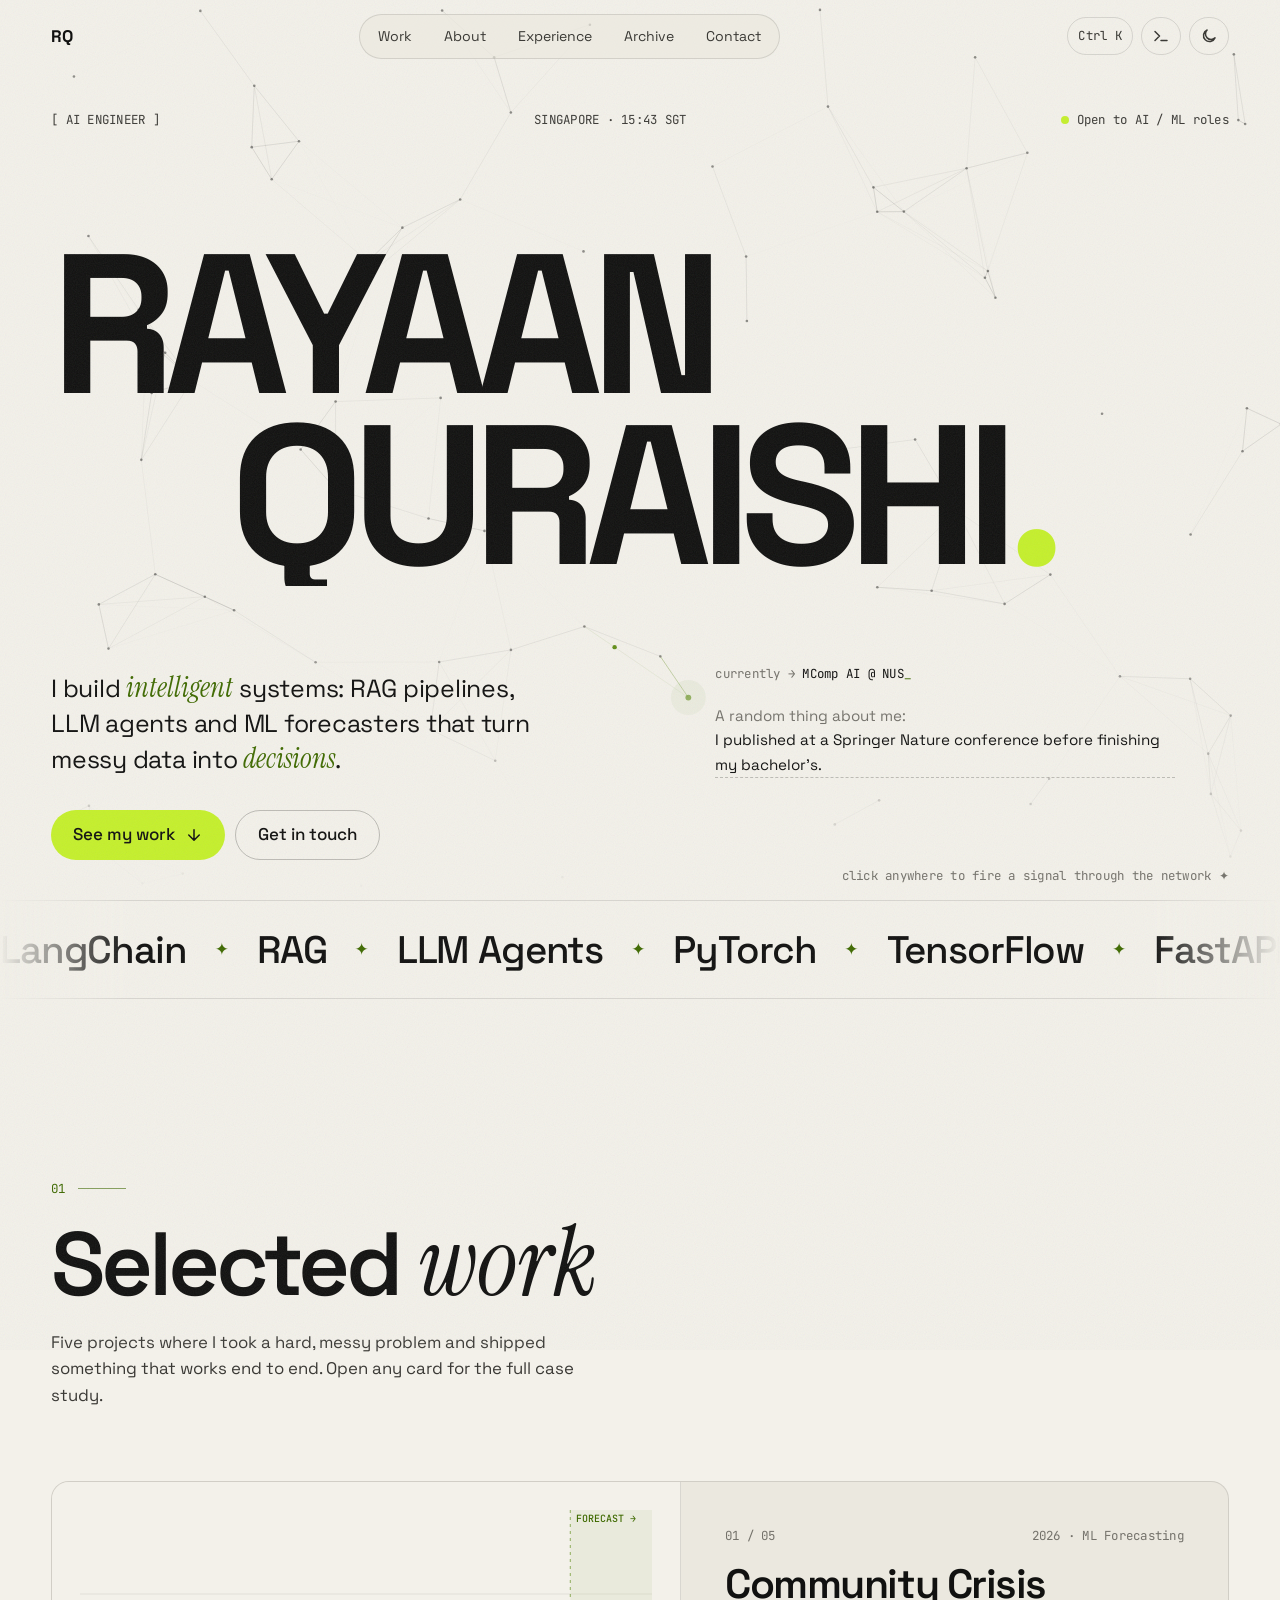
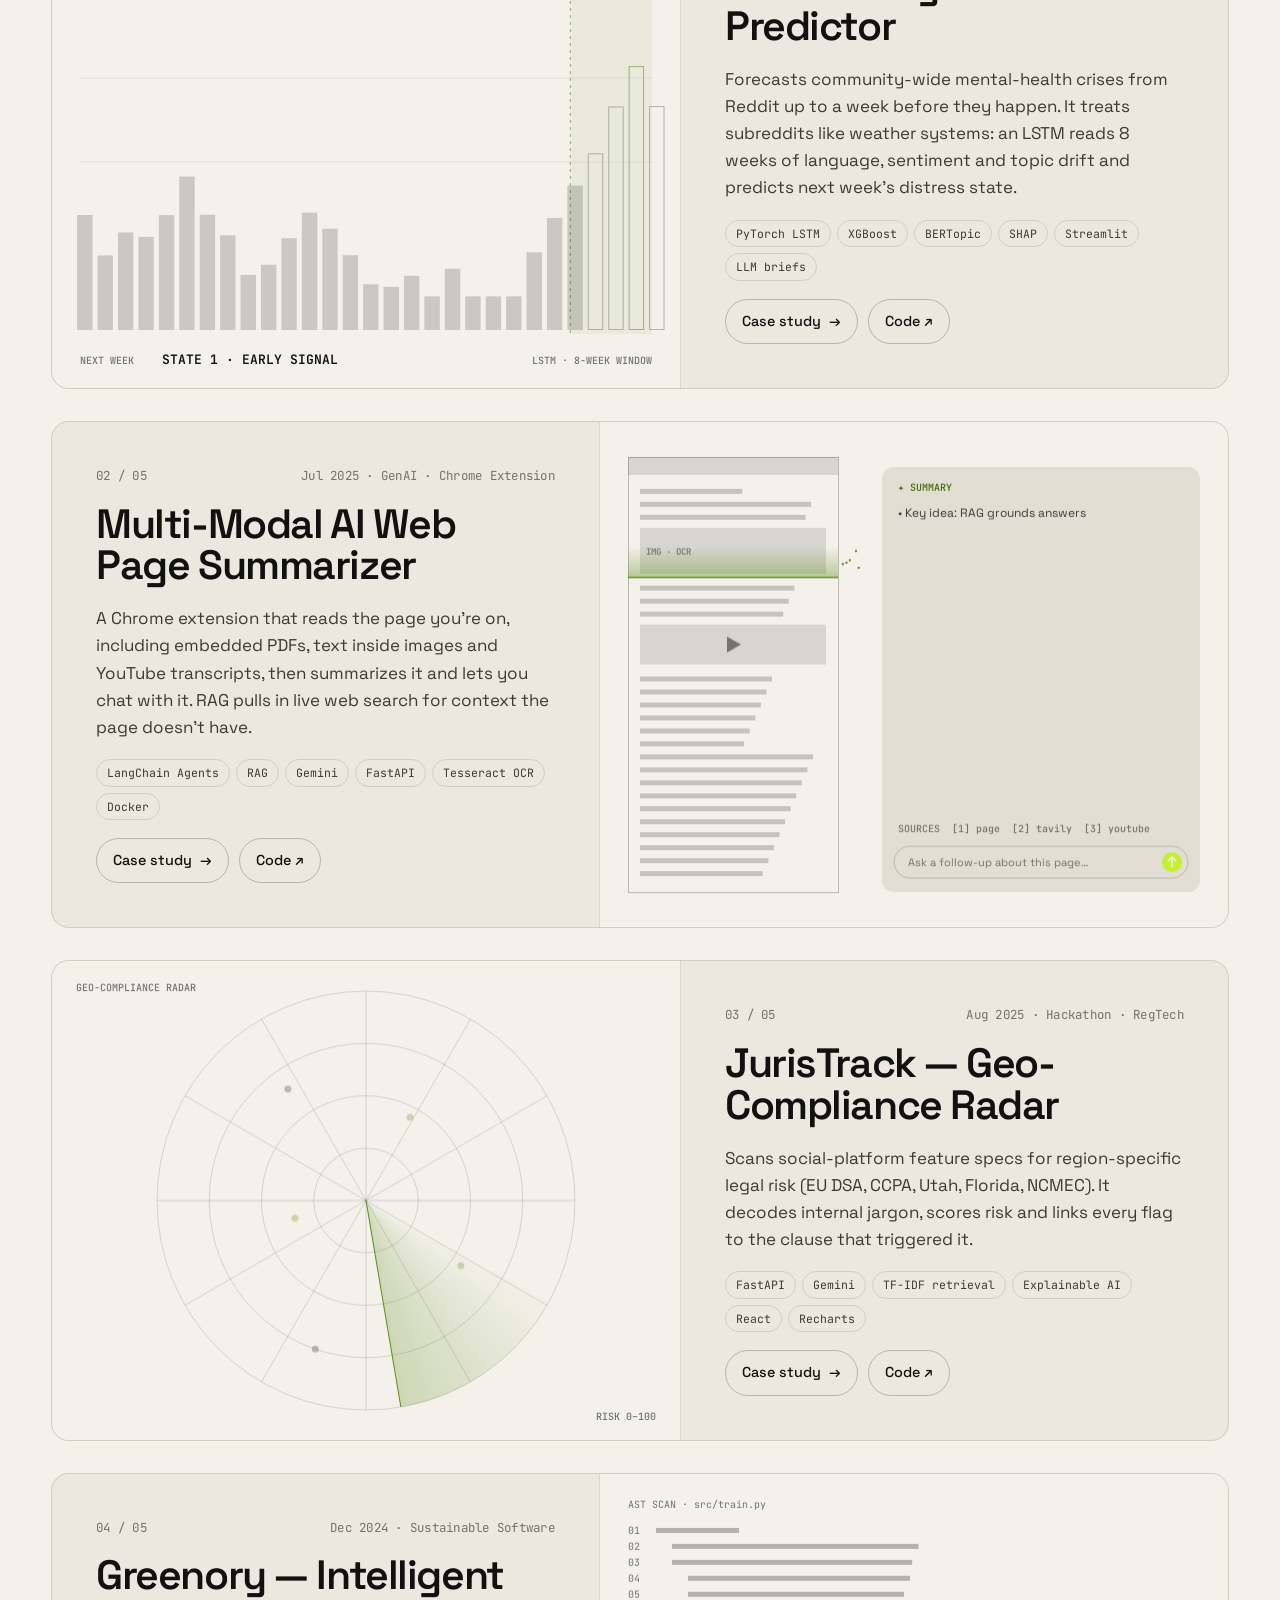
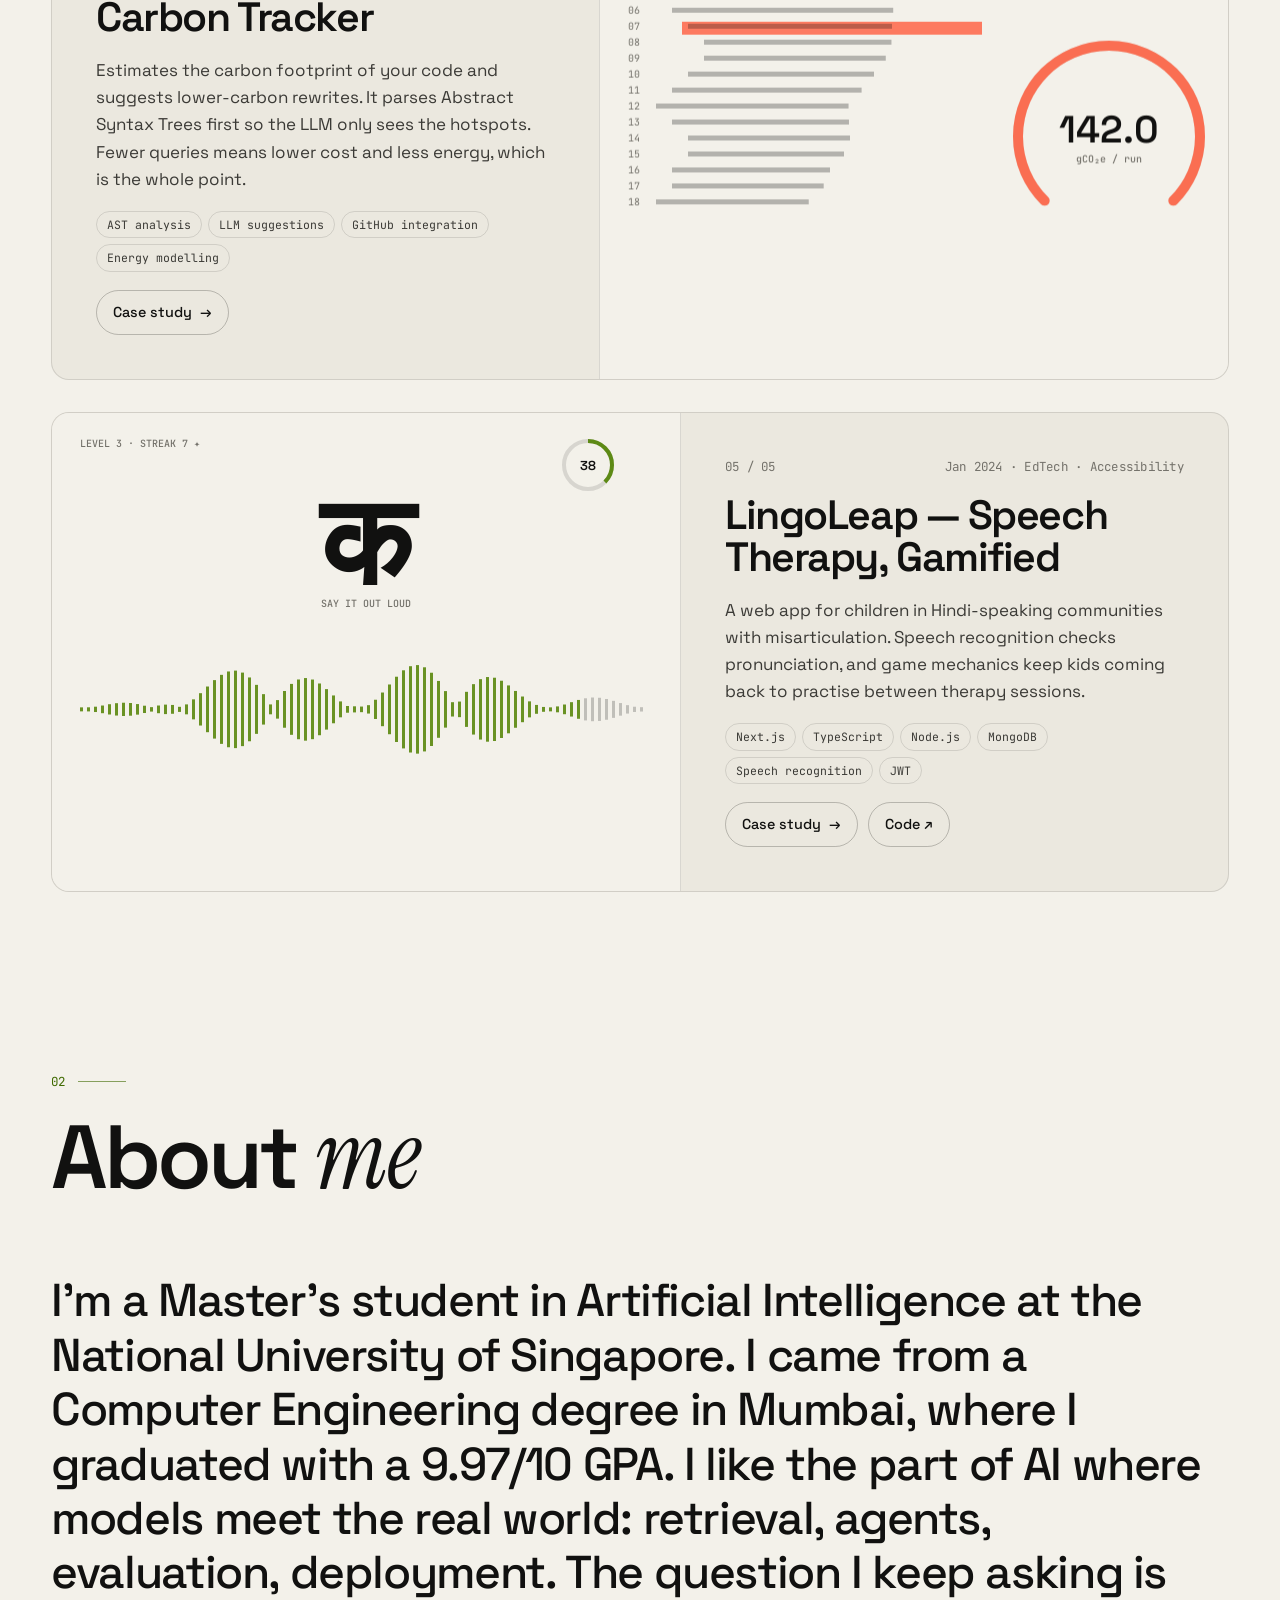
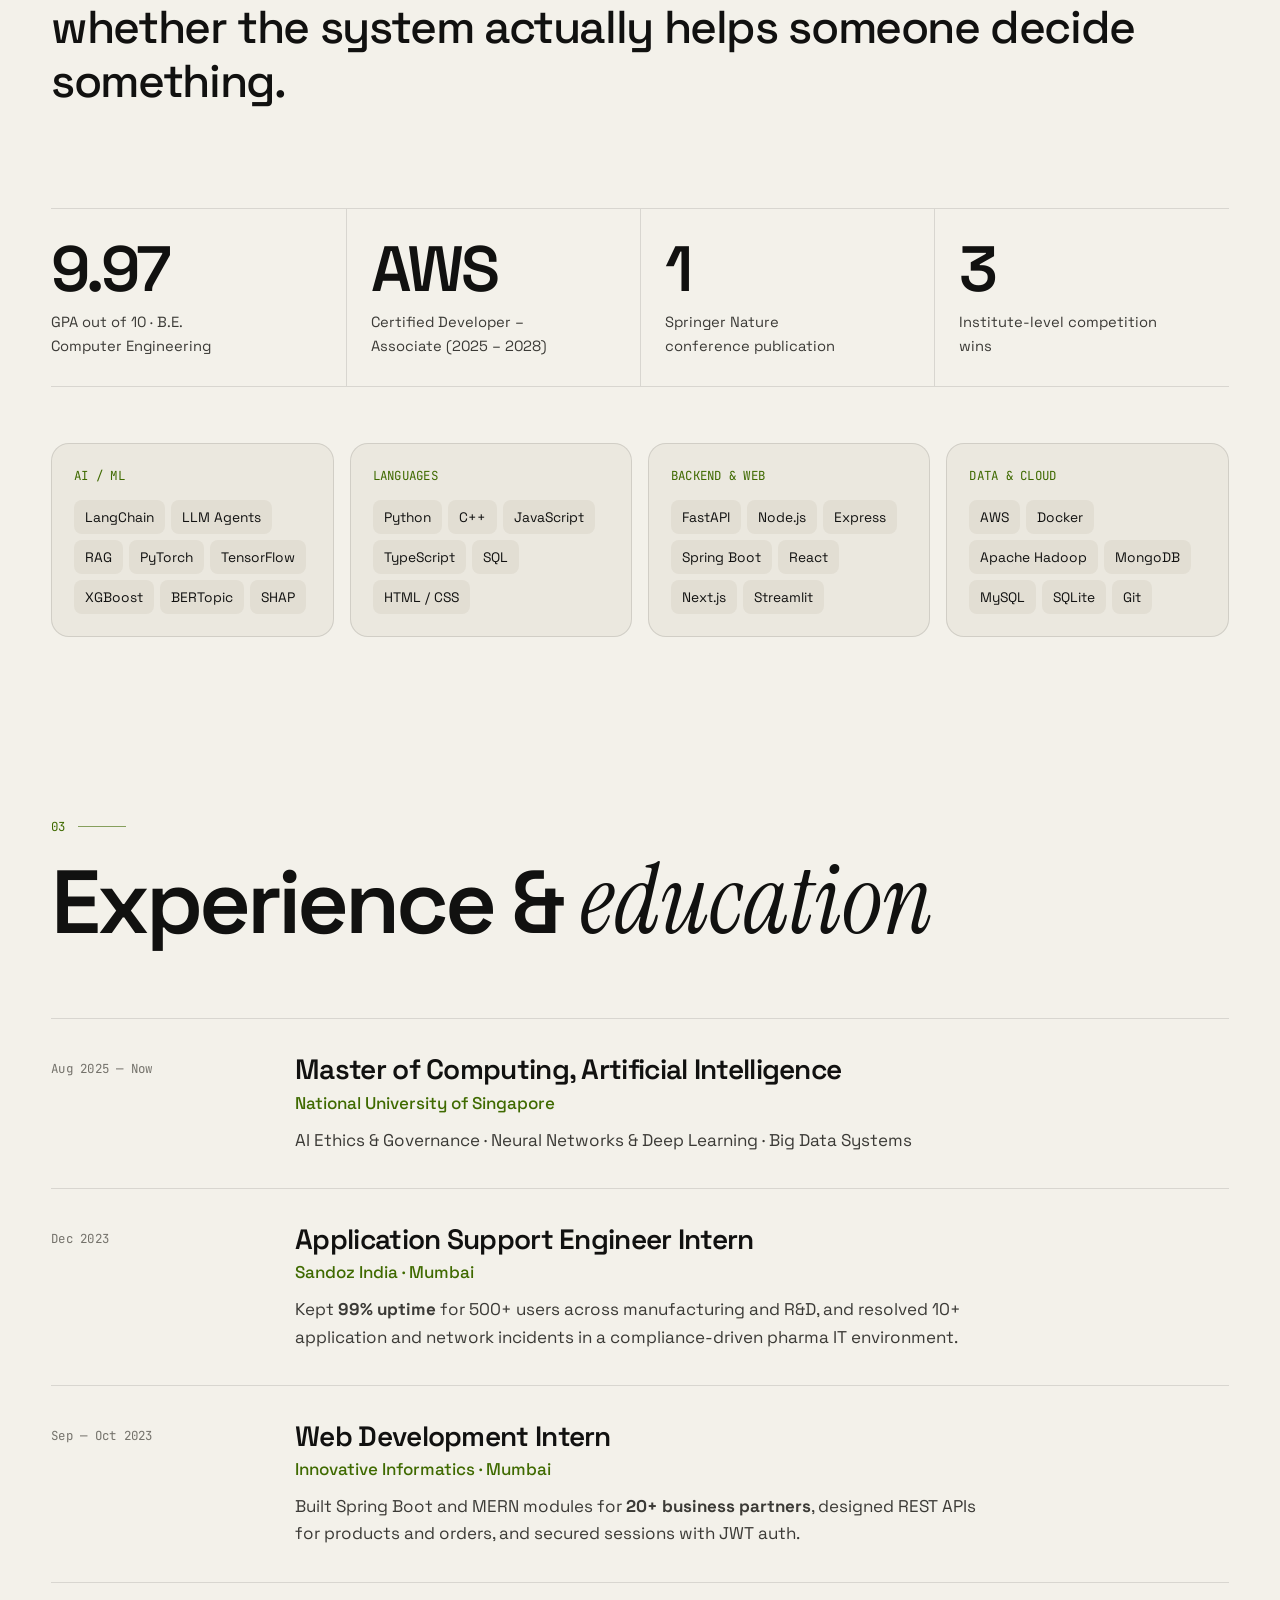
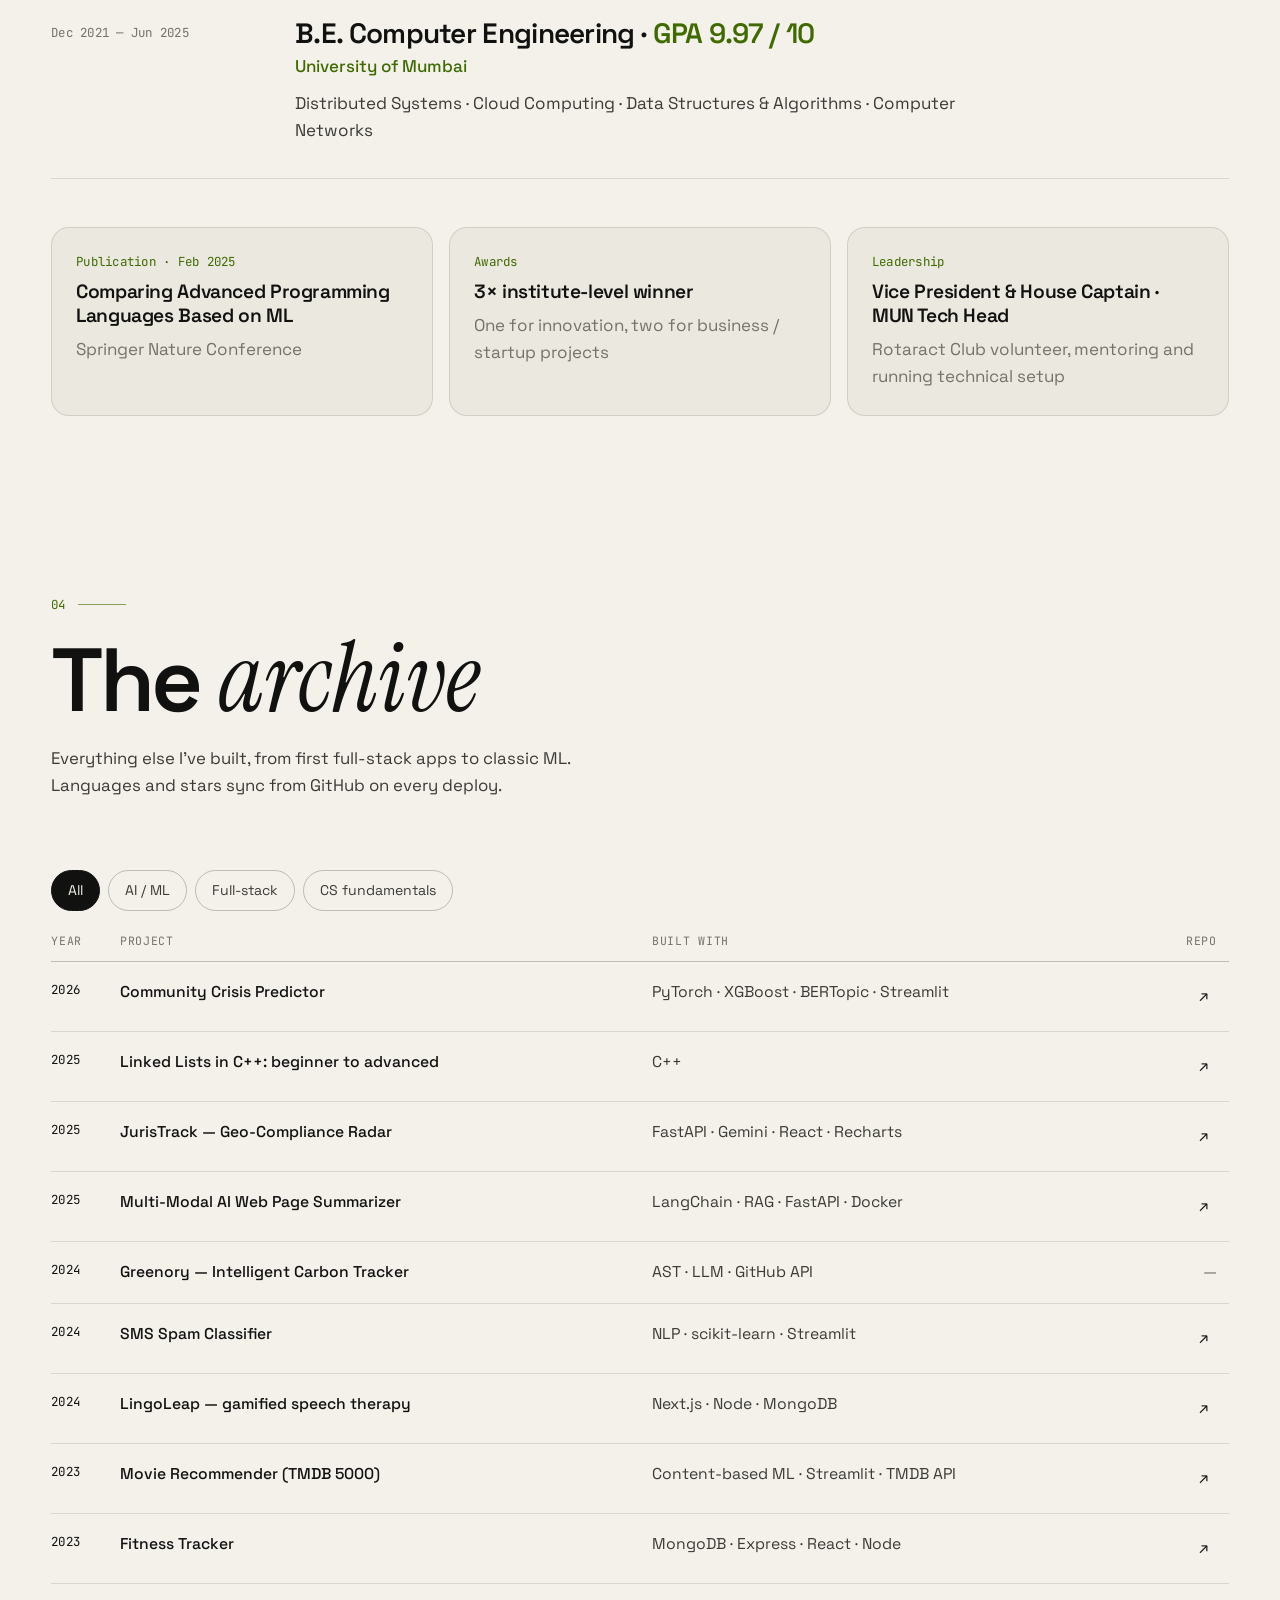
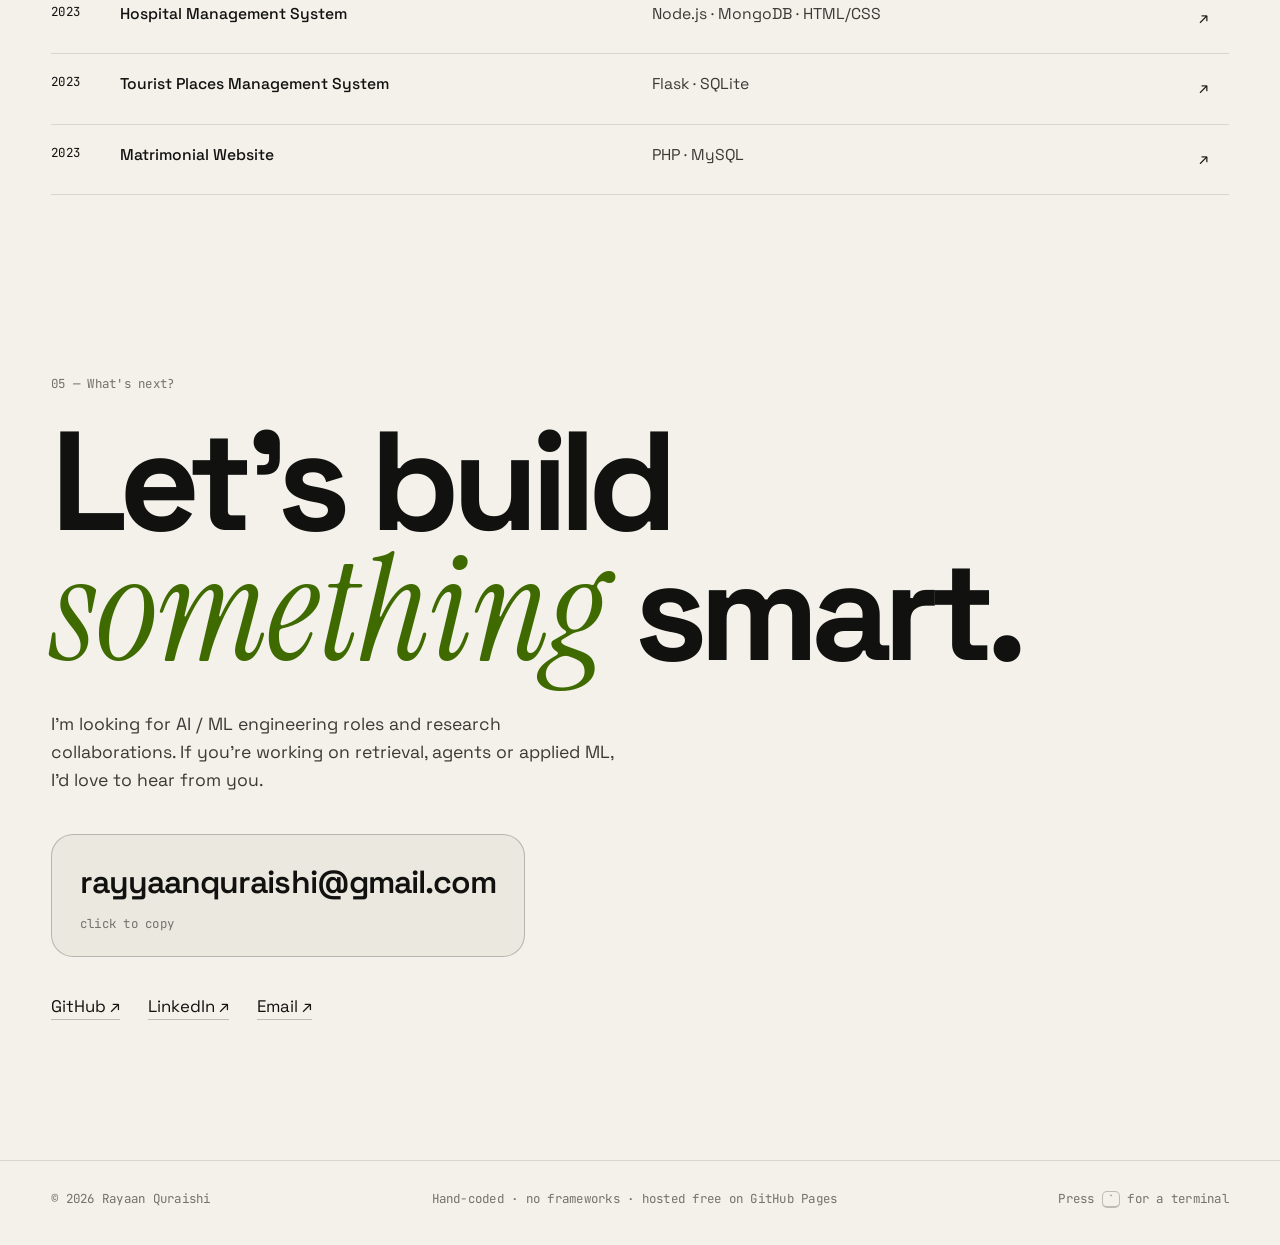
==== index.html @ 5e1856f6 "Launch portfolio site Hand-coded, framework-free portfolio with an interactive neural-network hero, " ====
<!doctype html>
<html lang="en" data-theme="dark">
<head>
  <meta charset="utf-8" />
  <meta name="viewport" content="width=device-width, initial-scale=1, viewport-fit=cover" />
  <title>Rayaan Quraishi — AI Engineer</title>
  <meta name="description" content="Rayaan Quraishi — AI engineer and MComp (AI) student at NUS. I build RAG pipelines, LLM agents and ML forecasting systems." />
  <meta name="author" content="Rayaan Quraishi" />
  <meta name="theme-color" content="#0b0b0c" />
  <link rel="canonical" href="https://rayaanq.github.io/Portfolio/" />

  <meta property="og:type" content="website" />
  <meta property="og:title" content="Rayaan Quraishi — AI Engineer" />
  <meta property="og:description" content="RAG pipelines, LLM agents and ML forecasters that turn messy data into decisions." />
  <meta property="og:url" content="https://rayaanq.github.io/Portfolio/" />
  <meta property="og:image" content="https://rayaanq.github.io/Portfolio/assets/img/og.jpg" />
  <meta name="twitter:card" content="summary_large_image" />

  <link rel="icon" href="assets/img/favicon.svg" type="image/svg+xml" />
  <link rel="manifest" href="manifest.webmanifest" />

  <link rel="preconnect" href="https://fonts.googleapis.com" />
  <link rel="preconnect" href="https://fonts.gstatic.com" crossorigin />
  <link rel="stylesheet" href="https://fonts.googleapis.com/css2?family=Instrument+Serif:ital@0;1&family=JetBrains+Mono:wght@400;500&family=Space+Grotesk:wght@400;500;600;700&display=swap" />
  <link rel="stylesheet" href="assets/css/style.css" />

  <script>
    // Apply saved theme before paint to avoid a flash.
    try {
      var t = localStorage.getItem('rq-theme');
      if (!t) t = matchMedia('(prefers-color-scheme: light)').matches ? 'light' : 'dark';
      document.documentElement.dataset.theme = t;
    } catch (e) {}
    document.documentElement.classList.add('js');
  </script>

  <script type="application/ld+json">
  {
    "@context": "https://schema.org",
    "@type": "Person",
    "name": "Rayaan Quraishi",
    "jobTitle": "AI Engineer",
    "email": "mailto:rayyaanquraishi@gmail.com",
    "address": { "@type": "PostalAddress", "addressLocality": "Singapore" },
    "alumniOf": ["National University of Singapore", "University of Mumbai"],
    "sameAs": ["https://github.com/RayaanQ", "https://www.linkedin.com/in/rayaan-quraishi"]
  }
  </script>
</head>
<body>
  <a class="skip" href="#main">Skip to content</a>

  <!-- Boot sequence (first visit per session only) -->
  <div class="boot" id="boot" aria-hidden="true">
    <div class="boot__inner">
      <pre class="boot__log" id="bootLog"></pre>
      <div class="boot__bar"><span id="bootBar"></span></div>
      <div class="boot__pct mono"><span id="bootPct">0</span>%</div>
    </div>
  </div>

  <div class="cursor" aria-hidden="true"><span class="cursor__dot"></span><span class="cursor__ring"></span></div>
  <div class="grain" aria-hidden="true"></div>
  <div class="progress" aria-hidden="true"><span id="progress"></span></div>

  <header class="nav" id="nav">
    <a href="#top" class="nav__logo" aria-label="Rayaan Quraishi, back to top">
      <span class="logo-name" aria-hidden="true"><span>R</span><span class="logo-ext">ayaan</span><span class="logo-gap"></span><span>Q</span><span class="logo-ext">uraishi</span></span>
    </a>
    <nav class="nav__links" aria-label="Primary">
      <a href="#work" data-nav>Work</a>
      <a href="#about" data-nav>About</a>
      <a href="#experience" data-nav>Experience</a>
      <a href="#archive" data-nav>Archive</a>
      <a href="#contact" data-nav>Contact</a>
    </nav>
    <div class="nav__actions">
      <button class="kbd-btn" id="paletteBtn" type="button" aria-label="Open command menu">
        <span class="mono">⌘K</span>
      </button>
      <button class="icon-btn" id="termBtn" type="button" aria-label="Open terminal" title="Terminal (`)">
        <svg viewBox="0 0 24 24" aria-hidden="true"><path d="M4 6l6 6-6 6M12 18h8" fill="none" stroke="currentColor" stroke-width="2" stroke-linecap="round" stroke-linejoin="round"/></svg>
      </button>
      <button class="icon-btn" id="themeBtn" type="button" aria-label="Toggle colour theme">
        <svg class="i-sun" viewBox="0 0 24 24" aria-hidden="true"><circle cx="12" cy="12" r="4.5" fill="none" stroke="currentColor" stroke-width="2"/><path d="M12 2v2M12 20v2M4.9 4.9l1.4 1.4M17.7 17.7l1.4 1.4M2 12h2M20 12h2M4.9 19.1l1.4-1.4M17.7 6.3l1.4-1.4" stroke="currentColor" stroke-width="2" stroke-linecap="round"/></svg>
        <svg class="i-moon" viewBox="0 0 24 24" aria-hidden="true"><path d="M20 14.5A8 8 0 1 1 9.5 4a6.5 6.5 0 0 0 10.5 10.5z" fill="none" stroke="currentColor" stroke-width="2" stroke-linejoin="round"/></svg>
      </button>
    </div>
  </header>

  <main id="main">
    <!-- ============ HERO ============ -->
    <section class="hero" id="top">
      <canvas class="hero__canvas" id="neural" aria-hidden="true"></canvas>
      <div class="hero__meta mono">
        <span>[ AI ENGINEER ]</span>
        <span class="hide-sm">SINGAPORE · <span id="clock">--:--</span> SGT</span>
        <span class="status"><i></i>Open to AI / ML roles</span>
      </div>

      <h1 class="hero__title" aria-label="Rayaan Quraishi">
        <span class="line"><span class="scramble" data-text="RAYAAN">RAYAAN</span></span>
        <span class="line line--indent"><span class="scramble" data-text="QURAISHI">QURAISHI</span><span class="hero__dot">.</span></span>
      </h1>

      <div class="hero__bottom">
        <p class="hero__lede">
          I build <em class="serif">intelligent</em> systems: RAG pipelines, LLM agents and ML forecasters
          that turn messy data into <em class="serif">decisions</em>.
        </p>
        <div class="hero__role mono" aria-live="polite">
          <span class="muted">currently →</span> <span id="role">MComp AI @ NUS</span><span class="caret">_</span>
        </div>
        <p class="hero__fact"><span class="muted">A random thing about me:</span> <button type="button" id="fact" class="fact" title="Click for another one">I moved from Mumbai to Singapore to study AI.</button></p>
        <div class="hero__cta">
          <a class="btn btn--primary magnetic" href="#work"><span>See my work</span>
            <svg viewBox="0 0 24 24" aria-hidden="true"><path d="M12 5v14M5 12l7 7 7-7" fill="none" stroke="currentColor" stroke-width="2" stroke-linecap="round" stroke-linejoin="round"/></svg>
          </a>
          <a class="btn btn--ghost magnetic" href="#contact"><span>Get in touch</span></a>
          <a class="btn btn--ghost magnetic" id="resumeBtn" href="assets/Rayaan_Quraishi_Resume.pdf" target="_blank" rel="noopener" hidden><span>Résumé ↗</span></a>
        </div>
      </div>

      <p class="hero__hint mono hide-sm">click anywhere to fire a signal through the network ✦</p>
    </section>

    <!-- ============ MARQUEE ============ -->
    <div class="marquee" aria-hidden="true">
      <div class="marquee__track">
        <span>LangChain</span><i>✦</i><span>RAG</span><i>✦</i><span>LLM Agents</span><i>✦</i><span>PyTorch</span><i>✦</i><span>TensorFlow</span><i>✦</i><span>FastAPI</span><i>✦</i><span>AWS</span><i>✦</i><span>Docker</span><i>✦</i><span>XGBoost</span><i>✦</i><span>LSTM</span><i>✦</i><span>React</span><i>✦</i><span>Node.js</span><i>✦</i><span>MongoDB</span><i>✦</i><span>Hadoop</span><i>✦</i>
        <span>LangChain</span><i>✦</i><span>RAG</span><i>✦</i><span>LLM Agents</span><i>✦</i><span>PyTorch</span><i>✦</i><span>TensorFlow</span><i>✦</i><span>FastAPI</span><i>✦</i><span>AWS</span><i>✦</i><span>Docker</span><i>✦</i><span>XGBoost</span><i>✦</i><span>LSTM</span><i>✦</i><span>React</span><i>✦</i><span>Node.js</span><i>✦</i><span>MongoDB</span><i>✦</i><span>Hadoop</span><i>✦</i>
      </div>
    </div>

    <!-- ============ WORK ============ -->
    <section class="section" id="work">
      <header class="section__head">
        <span class="section__num mono">01</span>
        <h2 class="section__title">Selected <em class="serif">work</em></h2>
        <p class="section__sub">Five projects where I took a hard, messy problem and shipped something that works end to end. Open any card for the full case study.</p>
      </header>

      <div class="projects">
        <!-- Project 1 -->
        <article class="project reveal" data-project="crisis" data-tags="ai">
          <div class="project__viz" aria-hidden="true"><canvas data-viz="crisis"></canvas></div>
          <div class="project__body">
            <div class="project__top mono"><span>01 / 05</span><span>2026 · ML Forecasting</span></div>
            <h3 class="project__title">Community Crisis Predictor</h3>
            <p class="project__desc">Forecasts community-wide mental-health crises from Reddit up to a week before they happen. It treats subreddits like weather systems: an LSTM reads 8 weeks of language, sentiment and topic drift and predicts next week's distress state.</p>
            <ul class="tags"><li>PyTorch LSTM</li><li>XGBoost</li><li>BERTopic</li><li>SHAP</li><li>Streamlit</li><li>LLM briefs</li></ul>
            <div class="project__links">
              <button class="link-btn" type="button" data-open="crisis">Case study <span>→</span></button>
              <a class="link-btn" href="https://github.com/RayaanQ/community-crisis-predictor" target="_blank" rel="noopener">Code ↗</a>
            </div>
          </div>
          <template data-case>
            <p class="case__kicker mono">Problem</p>
            <p>Mental-health crises in online communities are only visible after they peak. Moderators and support orgs need a <strong>leading</strong> indicator, not a dashboard of what already happened.</p>
            <p class="case__kicker mono">Approach</p>
            <ul>
              <li><strong>Collect:</strong> configurable sources (Zenodo COVID dataset, PullPush Reddit archive, synthetic) with an idempotent, manifest-tracked ingest and hashed author IDs for privacy.</li>
              <li><strong>Extract:</strong> weekly feature vectors with VADER sentiment, distress-lexicon density, BERTopic topic distributions and Jensen–Shannon topic drift over 1- and 4-week lookbacks.</li>
              <li><strong>Label:</strong> four escalation states (Stable → Severe) set by σ-distance from each community's own baseline.</li>
              <li><strong>Model:</strong> a PyTorch LSTM over 8-week windows, with an XGBoost baseline. Walk-forward CV and per-fold scaling mean <strong>no data leakage</strong>.</li>
              <li><strong>Decide:</strong> Recall@K against a fixed weekly alert budget, compared with random and persistence baselines.</li>
              <li><strong>Explain:</strong> SHAP drivers plus RAG over an intervention playbook generate a plain-English weekly brief with an LLM (Claude → GPT-4o → template fallback).</li>
            </ul>
            <p class="case__kicker mono">Outcome</p>
            <p>A full pipeline from raw posts to a Streamlit dashboard with week replay, drift monitoring, SQLite alert logs and static HTML reports.</p>
          </template>
        </article>

        <!-- Project 2 -->
        <article class="project reveal" data-project="summarizer" data-tags="ai">
          <div class="project__viz" aria-hidden="true"><canvas data-viz="summarizer"></canvas></div>
          <div class="project__body">
            <div class="project__top mono"><span>02 / 05</span><span>Jul 2025 · GenAI · Chrome Extension</span></div>
            <h3 class="project__title">Multi-Modal AI Web Page Summarizer</h3>
            <p class="project__desc">A Chrome extension that reads the page you're on, including embedded PDFs, text inside images and YouTube transcripts, then summarizes it and lets you chat with it. RAG pulls in live web search for context the page doesn't have.</p>
            <ul class="tags"><li>LangChain Agents</li><li>RAG</li><li>Gemini</li><li>FastAPI</li><li>Tesseract OCR</li><li>Docker</li></ul>
            <div class="project__links">
              <button class="link-btn" type="button" data-open="summarizer">Case study <span>→</span></button>
              <a class="link-btn" href="https://github.com/RayaanQ/AI-Web-Page-Summarizer" target="_blank" rel="noopener">Code ↗</a>
            </div>
          </div>
          <template data-case>
            <p class="case__kicker mono">Problem</p>
            <p>Information overload. Real pages are more than text: they're PDFs, screenshots and videos, and most summarizers ignore everything except the HTML.</p>
            <p class="case__kicker mono">Approach</p>
            <ul>
              <li><strong>Multi-modal extraction</strong> runs in parallel: PyPDFLoader for PDFs, Tesseract OCR for images, yt-dlp for YouTube transcripts.</li>
              <li><strong>Retrieval-Augmented Generation</strong> merges page content with Tavily web search, and every answer cites clickable sources.</li>
              <li><strong>LangChain agents</strong> drive interactive Q&amp;A with session memory and suggest follow-up questions.</li>
              <li>A session-level cache keeps repeat queries fast. A FastAPI backend in <strong>Docker</strong> makes it reproducible anywhere.</li>
            </ul>
            <p class="case__kicker mono">Outcome</p>
            <p>One click gives a summary of the whole page, media included, and you can keep asking questions with sources cited.</p>
          </template>
        </article>

        <!-- Project 3 -->
        <article class="project reveal" data-project="juristrack" data-tags="ai fullstack">
          <div class="project__viz" aria-hidden="true"><canvas data-viz="juristrack"></canvas></div>
          <div class="project__body">
            <div class="project__top mono"><span>03 / 05</span><span>Aug 2025 · Hackathon · RegTech</span></div>
            <h3 class="project__title">JurisTrack — Geo-Compliance Radar</h3>
            <p class="project__desc">Scans social-platform feature specs for region-specific legal risk (EU DSA, CCPA, Utah, Florida, NCMEC). It decodes internal jargon, scores risk and links every flag to the clause that triggered it.</p>
            <ul class="tags"><li>FastAPI</li><li>Gemini</li><li>TF-IDF retrieval</li><li>Explainable AI</li><li>React</li><li>Recharts</li></ul>
            <div class="project__links">
              <button class="link-btn" type="button" data-open="juristrack">Case study <span>→</span></button>
              <a class="link-btn" href="https://github.com/RayaanQ/JurisTrack" target="_blank" rel="noopener">Code ↗</a>
            </div>
          </div>
          <template data-case>
            <p class="case__kicker mono">Problem</p>
            <p>Every new feature at a global platform has to clear a patchwork of regional laws. Manual legal review is slow, and internal codenames hide what a feature actually does.</p>
            <p class="case__kicker mono">Approach</p>
            <ul>
              <li><strong>Jargon resolver</strong> expands platform-specific terminology so the analysis reads the feature the way a lawyer would.</li>
              <li><strong>TF-IDF regulation search</strong> over five regulations, with an API that pulls text directly from the source documents.</li>
              <li><strong>Multi-factor risk score:</strong> child safety (40), data privacy (30), content moderation (25), tiered Low / Medium / High.</li>
              <li><strong>Gemini reasoning</strong> with a deterministic rule-based fallback, so the system still works with no API key.</li>
              <li>Full SQLite audit trail, batch mode and CSV export for regulators.</li>
            </ul>
            <p class="case__kicker mono">Outcome</p>
            <p>An explainable compliance dashboard designed to cut manual review time by about 80%.</p>
          </template>
        </article>

        <!-- Project 4 -->
        <article class="project reveal" data-project="greenory" data-tags="ai">
          <div class="project__viz" aria-hidden="true"><canvas data-viz="greenory"></canvas></div>
          <div class="project__body">
            <div class="project__top mono"><span>04 / 05</span><span>Dec 2024 · Sustainable Software</span></div>
            <h3 class="project__title">Greenory — Intelligent Carbon Tracker</h3>
            <p class="project__desc">Estimates the carbon footprint of your code and suggests lower-carbon rewrites. It parses Abstract Syntax Trees first so the LLM only sees the hotspots. Fewer queries means lower cost and less energy, which is the whole point.</p>
            <ul class="tags"><li>AST analysis</li><li>LLM suggestions</li><li>GitHub integration</li><li>Energy modelling</li></ul>
            <div class="project__links">
              <button class="link-btn" type="button" data-open="greenory">Case study <span>→</span></button>
            </div>
          </div>
          <template data-case>
            <p class="case__kicker mono">Problem</p>
            <p>Software's energy cost is invisible to the developers writing it. And a tool that asks an LLM to review every line burns carbon to save carbon.</p>
            <p class="case__kicker mono">Approach</p>
            <ul>
              <li>Pull code straight from <strong>GitHub</strong> or by file upload.</li>
              <li>Estimate energy use per construct and roll it up into a footprint developers and orgs can act on.</li>
              <li><strong>AST-guided prompting:</strong> static analysis finds the expensive patterns, so the LLM only rewrites what matters.</li>
            </ul>
            <p class="case__kicker mono">Outcome</p>
            <p>Concrete, low-carbon code suggestions with far fewer LLM calls than a naive review loop.</p>
          </template>
        </article>

        <!-- Project 5 -->
        <article class="project reveal" data-project="lingoleap" data-tags="fullstack ai">
          <div class="project__viz" aria-hidden="true"><canvas data-viz="lingoleap"></canvas></div>
          <div class="project__body">
            <div class="project__top mono"><span>05 / 05</span><span>Jan 2024 · EdTech · Accessibility</span></div>
            <h3 class="project__title">LingoLeap — Speech Therapy, Gamified</h3>
            <p class="project__desc">A web app for children in Hindi-speaking communities with misarticulation. Speech recognition checks pronunciation, and game mechanics keep kids coming back to practise between therapy sessions.</p>
            <ul class="tags"><li>Next.js</li><li>TypeScript</li><li>Node.js</li><li>MongoDB</li><li>Speech recognition</li><li>JWT</li></ul>
            <div class="project__links">
              <button class="link-btn" type="button" data-open="lingoleap">Case study <span>→</span></button>
              <a class="link-btn" href="https://github.com/RayaanQ/Misarticulation-Project" target="_blank" rel="noopener">Code ↗</a>
            </div>
          </div>
          <template data-case>
            <p class="case__kicker mono">Problem</p>
            <p>Speech-therapy material is scarce in Hindi, and drills are boring for kids, so practice drops off between sessions.</p>
            <p class="case__kicker mono">Approach</p>
            <ul>
              <li>Speech recognition scores pronunciation attempts in real time.</li>
              <li>Hindi therapy content wrapped in gamified progression.</li>
              <li>Next.js + TypeScript front end, Node/Express API, MongoDB, with email verification and JWT auth.</li>
            </ul>
            <p class="case__kicker mono">Outcome</p>
            <p>An accessible, encouraging practice tool that brings therapy home.</p>
          </template>
        </article>
      </div>
    </section>

    <!-- ============ ABOUT ============ -->
    <section class="section about" id="about">
      <header class="section__head">
        <span class="section__num mono">02</span>
        <h2 class="section__title">About <em class="serif">me</em></h2>
      </header>
      <p class="statement" id="statement">
        I'm a Master's student in Artificial Intelligence at the National University of Singapore. I came from a
        Computer Engineering degree in Mumbai, where I graduated with a 9.97/10 GPA. I like the part of AI where models
        meet the real world: retrieval, agents, evaluation, deployment. The question I keep asking is
        whether the system actually helps someone decide something.
      </p>

      <div class="stats">
        <div class="stat reveal"><span class="stat__num" data-count="9.97" data-decimals="2">0</span><span class="stat__label">GPA out of 10 · B.E. Computer Engineering</span></div>
        <div class="stat reveal"><span class="stat__num">AWS</span><span class="stat__label">Certified Developer – Associate (2025 – 2028)</span></div>
        <div class="stat reveal"><span class="stat__num" data-count="1">0</span><span class="stat__label">Springer Nature conference publication</span></div>
        <div class="stat reveal"><span class="stat__num" data-count="3">0</span><span class="stat__label">Institute-level competition wins</span></div>
      </div>

      <div class="toolbox">
        <div class="toolbox__group reveal">
          <h3 class="mono">AI / ML</h3>
          <ul class="chips"><li>LangChain</li><li>LLM Agents</li><li>RAG</li><li>PyTorch</li><li>TensorFlow</li><li>XGBoost</li><li>BERTopic</li><li>SHAP</li></ul>
        </div>
        <div class="toolbox__group reveal">
          <h3 class="mono">Languages</h3>
          <ul class="chips"><li>Python</li><li>C++</li><li>JavaScript</li><li>TypeScript</li><li>SQL</li><li>HTML / CSS</li></ul>
        </div>
        <div class="toolbox__group reveal">
          <h3 class="mono">Backend &amp; Web</h3>
          <ul class="chips"><li>FastAPI</li><li>Node.js</li><li>Express</li><li>Spring Boot</li><li>React</li><li>Next.js</li><li>Streamlit</li></ul>
        </div>
        <div class="toolbox__group reveal">
          <h3 class="mono">Data &amp; Cloud</h3>
          <ul class="chips"><li>AWS</li><li>Docker</li><li>Apache Hadoop</li><li>MongoDB</li><li>MySQL</li><li>SQLite</li><li>Git</li></ul>
        </div>
      </div>
    </section>

    <!-- ============ EXPERIENCE ============ -->
    <section class="section" id="experience">
      <header class="section__head">
        <span class="section__num mono">03</span>
        <h2 class="section__title">Experience &amp; <em class="serif">education</em></h2>
      </header>

      <ol class="timeline">
        <li class="tl reveal">
          <div class="tl__when mono">Aug 2025 — Now</div>
          <div class="tl__what">
            <h3>Master of Computing, Artificial Intelligence</h3>
            <p class="tl__org">National University of Singapore</p>
            <p>AI Ethics &amp; Governance · Neural Networks &amp; Deep Learning · Big Data Systems</p>
          </div>
        </li>
        <li class="tl reveal">
          <div class="tl__when mono">Dec 2023</div>
          <div class="tl__what">
            <h3>Application Support Engineer Intern</h3>
            <p class="tl__org">Sandoz India · Mumbai</p>
            <p>Kept <strong>99% uptime</strong> for 500+ users across manufacturing and R&amp;D, and resolved 10+ application and network incidents in a compliance-driven pharma IT environment.</p>
          </div>
        </li>
        <li class="tl reveal">
          <div class="tl__when mono">Sep — Oct 2023</div>
          <div class="tl__what">
            <h3>Web Development Intern</h3>
            <p class="tl__org">Innovative Informatics · Mumbai</p>
            <p>Built Spring Boot and MERN modules for <strong>20+ business partners</strong>, designed REST APIs for products and orders, and secured sessions with JWT auth.</p>
          </div>
        </li>
        <li class="tl reveal">
          <div class="tl__when mono">Dec 2021 — Jun 2025</div>
          <div class="tl__what">
            <h3>B.E. Computer Engineering · <span class="accent">GPA 9.97 / 10</span></h3>
            <p class="tl__org">University of Mumbai</p>
            <p>Distributed Systems · Cloud Computing · Data Structures &amp; Algorithms · Computer Networks</p>
          </div>
        </li>
      </ol>

      <div class="honors">
        <div class="honor reveal">
          <span class="honor__tag mono">Publication · Feb 2025</span>
          <p class="honor__title">Comparing Advanced Programming Languages Based on ML</p>
          <p class="muted">Springer Nature Conference</p>
        </div>
        <div class="honor reveal">
          <span class="honor__tag mono">Awards</span>
          <p class="honor__title">3× institute-level winner</p>
          <p class="muted">One for innovation, two for business / startup projects</p>
        </div>
        <div class="honor reveal">
          <span class="honor__tag mono">Leadership</span>
          <p class="honor__title">Vice President &amp; House Captain · MUN Tech Head</p>
          <p class="muted">Rotaract Club volunteer, mentoring and running technical setup</p>
        </div>
      </div>
    </section>

    <!-- ============ ARCHIVE ============ -->
    <section class="section" id="archive">
      <header class="section__head">
        <span class="section__num mono">04</span>
        <h2 class="section__title">The <em class="serif">archive</em></h2>
        <p class="section__sub">Everything else I've built, from first full-stack apps to classic ML. Languages and stars sync from GitHub on every deploy.</p>
      </header>

      <div class="filters" role="group" aria-label="Filter projects">
        <button class="filter is-active" type="button" data-filter="all" aria-pressed="true">All</button>
        <button class="filter" type="button" data-filter="ai" aria-pressed="false">AI / ML</button>
        <button class="filter" type="button" data-filter="fullstack" aria-pressed="false">Full-stack</button>
        <button class="filter" type="button" data-filter="cs" aria-pressed="false">CS fundamentals</button>
      </div>

      <div class="table-wrap">
        <table class="archive">
          <thead>
            <tr><th scope="col">Year</th><th scope="col">Project</th><th scope="col" class="hide-sm">Built with</th><th scope="col" class="num">Repo</th></tr>
          </thead>
          <tbody>
            <tr data-tags="ai" data-repo="community-crisis-predictor"><td class="mono">2026</td><td>Community Crisis Predictor</td><td class="hide-sm">PyTorch · XGBoost · BERTopic · Streamlit</td><td class="num"><a href="https://github.com/RayaanQ/community-crisis-predictor" target="_blank" rel="noopener">↗</a></td></tr>
            <tr data-tags="cs" data-repo="Data-Structures"><td class="mono">2025</td><td>Linked Lists in C++: beginner to advanced</td><td class="hide-sm">C++</td><td class="num"><a href="https://github.com/RayaanQ/Data-Structures" target="_blank" rel="noopener">↗</a></td></tr>
            <tr data-tags="ai fullstack" data-repo="JurisTrack"><td class="mono">2025</td><td>JurisTrack — Geo-Compliance Radar</td><td class="hide-sm">FastAPI · Gemini · React · Recharts</td><td class="num"><a href="https://github.com/RayaanQ/JurisTrack" target="_blank" rel="noopener">↗</a></td></tr>
            <tr data-tags="ai" data-repo="AI-Web-Page-Summarizer"><td class="mono">2025</td><td>Multi-Modal AI Web Page Summarizer</td><td class="hide-sm">LangChain · RAG · FastAPI · Docker</td><td class="num"><a href="https://github.com/RayaanQ/AI-Web-Page-Summarizer" target="_blank" rel="noopener">↗</a></td></tr>
            <tr data-tags="ai"><td class="mono">2024</td><td>Greenory — Intelligent Carbon Tracker</td><td class="hide-sm">AST · LLM · GitHub API</td><td class="num muted">—</td></tr>
            <tr data-tags="ai" data-repo="SMS-Spam-Classifier"><td class="mono">2024</td><td>SMS Spam Classifier</td><td class="hide-sm">NLP · scikit-learn · Streamlit</td><td class="num"><a href="https://github.com/RayaanQ/SMS-Spam-Classifier" target="_blank" rel="noopener">↗</a></td></tr>
            <tr data-tags="fullstack ai" data-repo="Misarticulation-Project"><td class="mono">2024</td><td>LingoLeap — gamified speech therapy</td><td class="hide-sm">Next.js · Node · MongoDB</td><td class="num"><a href="https://github.com/RayaanQ/Misarticulation-Project" target="_blank" rel="noopener">↗</a></td></tr>
            <tr data-tags="ai" data-repo="Movie-Recommendation-System"><td class="mono">2023</td><td>Movie Recommender (TMDB 5000)</td><td class="hide-sm">Content-based ML · Streamlit · TMDB API</td><td class="num"><a href="https://github.com/RayaanQ/Movie-Recommendation-System" target="_blank" rel="noopener">↗</a></td></tr>
            <tr data-tags="fullstack" data-repo="Fitness-Tracker-API"><td class="mono">2023</td><td>Fitness Tracker</td><td class="hide-sm">MongoDB · Express · React · Node</td><td class="num"><a href="https://github.com/RayaanQ/Fitness-Tracker-API" target="_blank" rel="noopener">↗</a></td></tr>
            <tr data-tags="fullstack" data-repo="Hospital-Management-System"><td class="mono">2023</td><td>Hospital Management System</td><td class="hide-sm">Node.js · MongoDB · HTML/CSS</td><td class="num"><a href="https://github.com/RayaanQ/Hospital-Management-System" target="_blank" rel="noopener">↗</a></td></tr>
            <tr data-tags="fullstack" data-repo="Tourist-Places-Management-System"><td class="mono">2023</td><td>Tourist Places Management System</td><td class="hide-sm">Flask · SQLite</td><td class="num"><a href="https://github.com/RayaanQ/Tourist-Places-Management-System" target="_blank" rel="noopener">↗</a></td></tr>
            <tr data-tags="fullstack" data-repo="Matrimonial-Website"><td class="mono">2023</td><td>Matrimonial Website</td><td class="hide-sm">PHP · MySQL</td><td class="num"><a href="https://github.com/RayaanQ/Matrimonial-Website" target="_blank" rel="noopener">↗</a></td></tr>
          </tbody>
        </table>
      </div>
    </section>

    <!-- ============ CONTACT ============ -->
    <section class="section contact" id="contact">
      <p class="mono muted">05 — What's next?</p>
      <h2 class="contact__title">
        <span class="line">Let's build</span>
        <span class="line"><em class="serif">something</em> smart.</span>
      </h2>
      <p class="contact__lede">I'm looking for AI / ML engineering roles and research collaborations. If you're working on retrieval, agents or applied ML, I'd love to hear from you.</p>
      <div class="contact__actions">
        <button class="email magnetic" id="copyEmail" type="button" data-email="rayyaanquraishi@gmail.com">
          <span class="email__addr">rayyaanquraishi@gmail.com</span>
          <span class="email__hint mono" id="copyHint">click to copy</span>
        </button>
      </div>
      <ul class="socials">
        <li><a href="https://github.com/RayaanQ" target="_blank" rel="noopener">GitHub ↗</a></li>
        <li><a href="https://www.linkedin.com/in/rayaan-quraishi" target="_blank" rel="noopener">LinkedIn ↗</a></li>
        <li><a href="mailto:rayyaanquraishi@gmail.com">Email ↗</a></li>
      </ul>
    </section>
  </main>

  <footer class="footer mono">
    <span>© <span id="year">2026</span> Rayaan Quraishi</span>
    <span class="hide-sm">Hand-coded · no frameworks · hosted free on GitHub Pages</span>
    <span>Press <kbd>`</kbd> for a terminal</span>
  </footer>

  <!-- Case study dialog -->
  <dialog class="case" id="caseDialog" aria-labelledby="caseTitle">
    <div class="case__inner">
      <button class="case__close icon-btn" type="button" id="caseClose" aria-label="Close case study">
        <svg viewBox="0 0 24 24" aria-hidden="true"><path d="M6 6l12 12M18 6L6 18" stroke="currentColor" stroke-width="2" stroke-linecap="round"/></svg>
      </button>
      <p class="mono muted" id="caseMeta"></p>
      <h2 id="caseTitle"></h2>
      <ul class="tags" id="caseTags"></ul>
      <div class="case__content" id="caseContent"></div>
      <div class="project__links" id="caseLinks"></div>
    </div>
  </dialog>

  <!-- Command palette -->
  <dialog class="palette" id="palette" aria-label="Command menu">
    <div class="palette__box">
      <input class="palette__input" id="paletteInput" type="text" placeholder="Type a command or search…" autocomplete="off" spellcheck="false" aria-label="Search commands" />
      <ul class="palette__list" id="paletteList" role="listbox"></ul>
      <div class="palette__foot mono"><span>↑↓ navigate</span><span>↵ select</span><span>esc close</span></div>
    </div>
  </dialog>

  <!-- Terminal -->
  <dialog class="term" id="term" aria-label="Terminal">
    <div class="term__bar">
      <span class="term__dots"><i></i><i></i><i></i></span>
      <span class="mono">guest@rayaan: ~</span>
      <button class="term__x" type="button" id="termClose" aria-label="Close terminal">×</button>
    </div>
    <div class="term__body mono" id="termBody">
      <div id="termOut" aria-live="polite"></div>
      <form class="term__line" id="termForm" autocomplete="off">
        <label for="termInput"><span class="accent">guest@rayaan</span>:<span class="muted">~</span>$</label>
        <input id="termInput" type="text" spellcheck="false" autocapitalize="off" />
      </form>
    </div>
  </dialog>

  <div class="toast mono" id="toast" role="status" aria-live="polite"></div>

  <script src="assets/js/main.js" defer></script>
</body>
</html>
---- assets/css/style.css ----
/* ==========================================================================
   Rayaan Quraishi — portfolio
   Hand-written CSS. Tokens first, then layout, then components.
   ========================================================================== */

:root {
  --bg: #0b0b0c;
  --bg-2: #121214;
  --bg-3: #1a1a1d;
  --fg: #ecebe6;
  --fg-2: #b9b8b1;
  --muted: #7d7c76;
  --line: rgba(236, 235, 230, 0.12);
  --line-2: rgba(236, 235, 230, 0.22);
  --accent: #d4ff3a;
  --accent-ink: #0b0b0c;          /* text on accent fills */
  --accent-text: #d4ff3a;         /* accent used as text colour */
  --glow: rgba(212, 255, 58, 0.35);
  --node: 236, 235, 230;          /* rgb triplet for canvas */
  --node-hot: 212, 255, 58;
  --shadow: 0 30px 80px -20px rgba(0, 0, 0, 0.6);

  --f-display: "Space Grotesk", ui-sans-serif, system-ui, -apple-system, "Segoe UI", sans-serif;
  --f-serif: "Instrument Serif", ui-serif, Georgia, serif;
  --f-mono: "JetBrains Mono", ui-monospace, SFMono-Regular, Menlo, monospace;

  --gutter: clamp(16px, 4vw, 56px);
  --max: 1320px;
  --radius: 18px;
  --ease: cubic-bezier(0.22, 1, 0.36, 1);
  --ease-in-out: cubic-bezier(0.65, 0, 0.35, 1);
  color-scheme: dark;
}

:root[data-theme="light"] {
  --bg: #f3f1ea;
  --bg-2: #ebe8df;
  --bg-3: #e2ded3;
  --fg: #111110;
  --fg-2: #3b3a36;
  --muted: #74726b;
  --line: rgba(17, 17, 16, 0.12);
  --line-2: rgba(17, 17, 16, 0.24);
  --accent: #c5f02c;
  --accent-ink: #111110;
  --accent-text: #3f6a00;
  --glow: rgba(110, 160, 0, 0.25);
  --node: 17, 17, 16;
  --node-hot: 80, 130, 0;
  --shadow: 0 30px 80px -30px rgba(40, 35, 20, 0.35);
  color-scheme: light;
}

/* ---------- Reset ---------- */
*, *::before, *::after { box-sizing: border-box; }
html { -webkit-text-size-adjust: 100%; scroll-behavior: smooth; scroll-padding-top: 80px; }
body {
  margin: 0;
  background: var(--bg);
  color: var(--fg);
  font: 400 17px/1.6 var(--f-display);
  -webkit-font-smoothing: antialiased;
  text-rendering: optimizeLegibility;
  overflow-x: hidden;
  transition: background-color 0.5s var(--ease), color 0.5s var(--ease);
}
img, svg, canvas { display: block; max-width: 100%; }
a { color: inherit; text-decoration: none; }
button { font: inherit; color: inherit; background: none; border: 0; padding: 0; cursor: pointer; }
ul, ol { margin: 0; padding: 0; list-style: none; }
h1, h2, h3, p { margin: 0; }
[hidden] { display: none !important; }
::selection { background: var(--accent); color: var(--accent-ink); }
:focus-visible { outline: 2px solid var(--accent-text); outline-offset: 3px; border-radius: 4px; }

.mono { font-family: var(--f-mono); font-size: 0.78rem; letter-spacing: 0.02em; }
.serif { font-family: var(--f-serif); font-style: italic; font-weight: 400; letter-spacing: 0; }
.muted { color: var(--muted); }
.accent { color: var(--accent-text); }
.skip { position: fixed; left: 12px; top: -60px; z-index: 1000; background: var(--accent); color: var(--accent-ink); padding: 10px 14px; border-radius: 8px; }
.skip:focus { top: 12px; }
kbd { font-family: var(--f-mono); border: 1px solid var(--line-2); border-bottom-width: 2px; border-radius: 5px; padding: 0 5px; font-size: 0.85em; }

/* ---------- Ambient layers ---------- */
.grain {
  position: fixed; inset: -50%; z-index: 90; pointer-events: none; opacity: 0.05;
  background-image: url("data:image/svg+xml;utf8,<svg xmlns='http://www.w3.org/2000/svg' width='160' height='160'><filter id='n'><feTurbulence type='fractalNoise' baseFrequency='0.9' numOctaves='3' stitchTiles='stitch'/></filter><rect width='100%' height='100%' filter='url(%23n)'/></svg>");
  animation: grain 1.2s steps(6) infinite;
}
[data-theme="light"] .grain { opacity: 0.08; }
@keyframes grain {
  0% { transform: translate(0, 0); } 20% { transform: translate(-3%, 2%); } 40% { transform: translate(2%, -3%); }
  60% { transform: translate(-2%, -1%); } 80% { transform: translate(3%, 3%); } 100% { transform: translate(0, 0); }
}

.progress { position: fixed; top: 0; left: 0; right: 0; height: 2px; z-index: 120; pointer-events: none; }
.progress span { display: block; height: 100%; width: 100%; background: var(--accent); transform-origin: 0 50%; transform: scaleX(0); }

/* ---------- Custom cursor (fine pointers only) ---------- */
.cursor { display: none; }
@media (pointer: fine) and (prefers-reduced-motion: no-preference) {
  .has-cursor, .has-cursor a, .has-cursor button { cursor: none; }
  .has-cursor input { cursor: text; }
  .has-cursor .cursor { display: block; }
  .cursor__dot, .cursor__ring {
    position: fixed; left: 0; top: 0; z-index: 999; pointer-events: none; border-radius: 50%;
    transform: translate3d(-100px, -100px, 0);
  }
  .cursor__dot { width: 6px; height: 6px; margin: -3px 0 0 -3px; background: var(--accent); }
  .cursor__ring {
    width: 36px; height: 36px; margin: -18px 0 0 -18px; border: 1px solid var(--line-2);
    transition: width 0.3s var(--ease), height 0.3s var(--ease), margin 0.3s var(--ease), background-color 0.3s, border-color 0.3s;
  }
  .cursor.is-hover .cursor__ring { width: 64px; height: 64px; margin: -32px 0 0 -32px; border-color: var(--accent); background: var(--glow); }
  .cursor.is-down .cursor__ring { width: 24px; height: 24px; margin: -12px 0 0 -12px; }
}

/* ---------- Boot ---------- */
.boot { display: none; }
.js .boot.is-on {
  display: grid; place-items: center; position: fixed; inset: 0; z-index: 500; background: var(--bg);
  transition: clip-path 0.9s var(--ease-in-out);
  clip-path: inset(0 0 0 0);
}
.boot.is-done { clip-path: inset(0 0 100% 0); }
.boot__inner { width: min(520px, calc(100vw - 32px)); }
.boot__log { font: 400 0.78rem/1.7 var(--f-mono); color: var(--muted); margin: 0 0 18px; min-height: 9em; white-space: pre-wrap; }
.boot__log b { color: var(--accent-text); font-weight: 400; }
.boot__bar { height: 2px; background: var(--line); overflow: hidden; }
.boot__bar span { display: block; height: 100%; width: 0; background: var(--accent); }
.boot__pct { margin-top: 10px; text-align: right; color: var(--fg); }

/* ---------- Nav ---------- */
.nav {
  position: fixed; top: 0; left: 0; right: 0; z-index: 100;
  display: flex; align-items: center; justify-content: space-between; gap: 16px;
  padding: 14px var(--gutter);
  transition: transform 0.5s var(--ease), background-color 0.3s, backdrop-filter 0.3s;
}
.nav.is-scrolled { background: color-mix(in srgb, var(--bg) 72%, transparent); backdrop-filter: blur(14px) saturate(1.4); -webkit-backdrop-filter: blur(14px) saturate(1.4); border-bottom: 1px solid var(--line); }
.nav.is-hidden { transform: translateY(-100%); }
.nav__logo { font-weight: 700; font-size: 1.05rem; letter-spacing: -0.02em; }
.logo-name { display: inline-flex; align-items: baseline; white-space: nowrap; }
.logo-ext {
  display: inline-block; overflow: hidden; vertical-align: bottom; max-width: 0; opacity: 0;
  transition: max-width 0.45s var(--ease), opacity 0.3s var(--ease);
}
.logo-gap { display: inline-block; width: 0; transition: width 0.45s var(--ease); }
.nav__logo:hover .logo-ext, .nav__logo:focus-visible .logo-ext { max-width: 5em; opacity: 1; }
.nav__logo:hover .logo-gap, .nav__logo:focus-visible .logo-gap { width: 0.28em; }
.nav__links { display: flex; gap: 4px; padding: 4px; border: 1px solid var(--line); border-radius: 999px; background: color-mix(in srgb, var(--bg-2) 70%, transparent); }
.nav__links a { padding: 6px 14px; border-radius: 999px; font-size: 0.88rem; color: var(--fg-2); transition: color 0.2s, background-color 0.2s; }
.nav__links a:hover { color: var(--fg); }
.nav__links a.is-active { background: var(--fg); color: var(--bg); }
.nav__actions { display: flex; align-items: center; gap: 8px; }
.icon-btn, .kbd-btn {
  display: inline-grid; place-items: center; height: 38px; min-width: 38px; padding: 0 10px;
  border: 1px solid var(--line); border-radius: 999px; color: var(--fg-2);
  transition: color 0.2s, border-color 0.2s, background-color 0.2s;
}
.icon-btn svg { width: 18px; height: 18px; }
.icon-btn:hover, .kbd-btn:hover { color: var(--fg); border-color: var(--line-2); background: var(--bg-2); }
.i-moon { display: none; }
[data-theme="light"] .i-sun { display: none; }
[data-theme="light"] .i-moon { display: block; }
@media (max-width: 860px) { .nav__links { display: none; } }

/* ---------- Layout ---------- */
.section { position: relative; max-width: var(--max); margin: 0 auto; padding: clamp(90px, 14vw, 180px) var(--gutter) 0; }
.section__head { margin-bottom: clamp(40px, 6vw, 72px); }
.section__num { display: flex; align-items: center; gap: 12px; color: var(--accent-text); margin-bottom: 18px; }
.section__num::after { content: ""; width: 48px; height: 1px; background: currentColor; opacity: 0.6; }
.section__title { font-size: clamp(2.6rem, 7vw, 6rem); line-height: 0.95; letter-spacing: -0.045em; font-weight: 600; }
.section__title .serif { font-size: 1.08em; }
.section__sub { max-width: 52ch; margin-top: 20px; color: var(--fg-2); font-size: 1.05rem; }
.hide-sm { }
@media (max-width: 640px) { .hide-sm { display: none !important; } }

/* ---------- Hero ---------- */
.hero {
  position: relative; min-height: 100svh; padding: 110px var(--gutter) 40px;
  display: flex; flex-direction: column; justify-content: space-between; overflow: hidden; isolation: isolate;
}
.hero__canvas { position: absolute; inset: 0; width: 100%; height: 100%; z-index: -1; }
.hero::after {
  content: ""; position: absolute; inset: auto 0 0 0; height: 30%; z-index: -1; pointer-events: none;
  background: linear-gradient(to bottom, transparent, var(--bg));
}
.hero__meta { display: flex; justify-content: space-between; gap: 16px; color: var(--fg-2); max-width: var(--max); width: 100%; margin: 0 auto; flex-wrap: wrap; }
.status { display: inline-flex; align-items: center; gap: 8px; }
.status i { width: 8px; height: 8px; border-radius: 50%; background: var(--accent); box-shadow: 0 0 0 0 var(--glow); animation: ping 2s infinite; }
@keyframes ping { 0% { box-shadow: 0 0 0 0 var(--glow); } 70% { box-shadow: 0 0 0 10px transparent; } 100% { box-shadow: 0 0 0 0 transparent; } }

.hero__title {
  font-weight: 700; letter-spacing: -0.06em; line-height: 0.82;
  font-size: clamp(3.6rem, 15.5vw, 15rem);
  max-width: var(--max); width: 100%; margin: 4vh auto 0; pointer-events: none; user-select: none;
}
.hero__title .line { display: block; overflow: hidden; padding-bottom: 0.04em; }
.hero__title .line--indent { padding-left: 0.9em; }
.hero__dot { color: var(--accent); }
.scramble { display: inline-block; }
.js .hero__title .scramble { transform: translateY(105%); }
.is-ready .hero__title .scramble { transform: none; transition: transform 1.1s var(--ease); }
.is-ready .hero__title .line:nth-child(2) .scramble { transition-delay: 0.08s; }

.hero__bottom {
  max-width: var(--max); width: 100%; margin: 0 auto;
  display: grid; grid-template-columns: 1.2fr 1fr; gap: 20px 48px; align-items: end;
}
.hero__lede { font-size: clamp(1.15rem, 2vw, 1.55rem); line-height: 1.35; max-width: 30ch; letter-spacing: -0.01em; grid-row: span 2; }
.hero__lede em { color: var(--accent-text); font-size: 1.12em; }
.hero__role { color: var(--fg); }
.hero__fact { font-size: 0.95rem; color: var(--fg-2); max-width: 46ch; }
.fact { text-align: left; color: var(--fg); border-bottom: 1px dashed var(--line-2); transition: border-color 0.2s, color 0.2s; }
.fact:hover { border-color: var(--accent-text); color: var(--accent-text); }
.caret { animation: blink 1s steps(1) infinite; color: var(--accent-text); }
@keyframes blink { 50% { opacity: 0; } }
.hero__cta { grid-column: 1 / -1; display: flex; flex-wrap: wrap; gap: 10px; margin-top: 12px; }
.hero__hint { position: absolute; right: var(--gutter); bottom: 14px; color: var(--muted); }
@media (max-width: 860px) {
  .hero__bottom { grid-template-columns: 1fr; }
  .hero__lede { grid-row: auto; }
  .hero__title { font-size: clamp(3.6rem, 17vw, 15rem); }
  .hero__title .line--indent { padding-left: 0.4em; }
}

/* word reveal for lede (JS adds spans) */
.w { display: inline-block; opacity: 0; transform: translateY(0.4em); filter: blur(6px); transition: opacity 0.7s var(--ease), transform 0.7s var(--ease), filter 0.7s var(--ease); }
.is-ready .w { opacity: 1; transform: none; filter: none; }

/* ---------- Buttons ---------- */
.btn {
  position: relative; display: inline-flex; align-items: center; gap: 10px; height: 50px; padding: 0 22px;
  border-radius: 999px; font-weight: 500; overflow: hidden; isolation: isolate;
  transition: color 0.35s var(--ease), border-color 0.35s;
}
.btn svg { width: 18px; height: 18px; }
.btn--primary { background: var(--accent); color: var(--accent-ink); }
.btn--ghost { border: 1px solid var(--line-2); }
.btn::before {
  content: ""; position: absolute; inset: 0; z-index: -1; border-radius: inherit;
  background: var(--fg); transform: translateY(101%); transition: transform 0.45s var(--ease);
}
.btn:hover::before { transform: none; }
.btn:hover { color: var(--bg); border-color: var(--fg); }
.magnetic { will-change: transform; }

/* ---------- Marquee ---------- */
.marquee {
  border-block: 1px solid var(--line); overflow: hidden; padding: 18px 0; background: var(--bg);
  -webkit-mask-image: linear-gradient(90deg, transparent, #000 10%, #000 90%, transparent);
          mask-image: linear-gradient(90deg, transparent, #000 10%, #000 90%, transparent);
}
.marquee__track { display: flex; width: max-content; gap: 28px; align-items: center; animation: marquee 40s linear infinite; }
.marquee__track span { font-size: clamp(1.4rem, 3vw, 2.4rem); font-weight: 500; letter-spacing: -0.03em; white-space: nowrap; }
.marquee__track i { color: var(--accent-text); font-style: normal; }
.marquee:hover .marquee__track { animation-play-state: paused; }
@keyframes marquee { to { transform: translateX(-50%); } }

/* ---------- Reveal on scroll ---------- */
.js .reveal { opacity: 0; transform: translateY(40px); transition: opacity 0.9s var(--ease), transform 0.9s var(--ease); }
.js .reveal.is-in { opacity: 1; transform: none; }

/* ---------- Projects ---------- */
.projects { display: grid; gap: clamp(20px, 3vw, 32px); }
.project {
  position: relative; display: grid; grid-template-columns: 1.15fr 1fr; min-height: 440px;
  border: 1px solid var(--line); border-radius: var(--radius); overflow: hidden; background: var(--bg-2);
  transition: border-color 0.4s, box-shadow 0.4s;
}
.project:nth-child(even) { grid-template-columns: 1fr 1.15fr; }
.project:nth-child(even) .project__viz { order: 2; border-left: 1px solid var(--line); border-right: 0; }
.project:hover { border-color: var(--line-2); box-shadow: var(--shadow); }
.project__viz { position: relative; border-right: 1px solid var(--line); background: var(--bg); overflow: hidden; min-height: 280px; }
.project__viz canvas { position: absolute; inset: 0; width: 100%; height: 100%; }
.project__viz::after {
  content: ""; position: absolute; inset: 0; pointer-events: none;
  background: radial-gradient(500px circle at var(--mx, 50%) var(--my, 50%), var(--glow), transparent 45%);
  opacity: 0; transition: opacity 0.4s;
}
.project:hover .project__viz::after { opacity: 0.5; }
.project__body { display: flex; flex-direction: column; gap: 18px; padding: clamp(24px, 3.5vw, 44px); }
.project__top { display: flex; justify-content: space-between; color: var(--muted); gap: 12px; flex-wrap: wrap; }
.project__title { font-size: clamp(1.7rem, 3.2vw, 2.7rem); line-height: 1.02; letter-spacing: -0.035em; font-weight: 600; }
.project__desc { color: var(--fg-2); max-width: 54ch; }
.project__links { display: flex; gap: 10px; margin-top: auto; flex-wrap: wrap; }
.tags { display: flex; flex-wrap: wrap; gap: 6px; }
.tags li { font: 400 0.72rem/1 var(--f-mono); padding: 7px 10px; border-radius: 999px; border: 1px solid var(--line); color: var(--fg-2); }
.link-btn {
  display: inline-flex; align-items: center; gap: 8px; padding: 10px 16px; border-radius: 999px;
  border: 1px solid var(--line-2); font-size: 0.9rem; font-weight: 500; transition: background-color 0.25s, color 0.25s, border-color 0.25s;
}
.link-btn span { transition: transform 0.3s var(--ease); }
.link-btn:hover { background: var(--accent); color: var(--accent-ink); border-color: var(--accent); }
.link-btn:hover span { transform: translateX(4px); }
@media (max-width: 860px) {
  .project, .project:nth-child(even) { grid-template-columns: 1fr; }
  .project__viz, .project:nth-child(even) .project__viz { order: 0; border: 0; border-bottom: 1px solid var(--line); min-height: 240px; }
}

/* ---------- About ---------- */
.statement { font-size: clamp(1.5rem, 3.6vw, 3rem); line-height: 1.18; letter-spacing: -0.03em; font-weight: 500; max-width: 26em; }
.statement .sw { color: var(--fg); opacity: 0.16; transition: opacity 0.2s linear; }
.statement .sw.on { opacity: 1; }
.stats { display: grid; grid-template-columns: repeat(4, 1fr); margin-top: clamp(56px, 8vw, 100px); border-top: 1px solid var(--line); }
.stat { padding: 28px 24px 28px 0; border-bottom: 1px solid var(--line); display: flex; flex-direction: column; gap: 10px; }
.stat + .stat { padding-left: 24px; border-left: 1px solid var(--line); }
.stat__num { font-size: clamp(2.4rem, 5vw, 4.2rem); font-weight: 600; letter-spacing: -0.05em; line-height: 1; }
.stat__label { color: var(--fg-2); font-size: 0.92rem; max-width: 22ch; }
@media (max-width: 860px) {
  .stats { grid-template-columns: 1fr 1fr; }
  .stat + .stat { padding-left: 0; border-left: 0; }
  .stat:nth-child(even) { padding-left: 20px; border-left: 1px solid var(--line); }
}

.toolbox { display: grid; grid-template-columns: repeat(4, 1fr); gap: 16px; margin-top: 56px; }
.toolbox__group { padding: 22px; border: 1px solid var(--line); border-radius: var(--radius); background: var(--bg-2); }
.toolbox__group h3 { color: var(--accent-text); font-weight: 400; margin-bottom: 14px; text-transform: uppercase; }
.chips { display: flex; flex-wrap: wrap; gap: 6px; }
.chips li { padding: 6px 11px; border-radius: 8px; background: var(--bg-3); font-size: 0.86rem; transition: background-color 0.2s, color 0.2s, transform 0.2s var(--ease); }
.chips li:hover { background: var(--accent); color: var(--accent-ink); transform: translateY(-2px); }
@media (max-width: 1000px) { .toolbox { grid-template-columns: 1fr 1fr; } }
@media (max-width: 560px) { .toolbox { grid-template-columns: 1fr; } }

/* ---------- Timeline ---------- */
.timeline { border-top: 1px solid var(--line); }
.tl {
  position: relative; display: grid; grid-template-columns: 220px 1fr; gap: 24px; padding: 34px 0;
  border-bottom: 1px solid var(--line);
}
.tl::before {
  content: ""; position: absolute; left: 0; right: 0; top: 0; bottom: 0; z-index: -1;
  background: linear-gradient(90deg, var(--bg-2), transparent); opacity: 0; transition: opacity 0.4s;
}
.tl:hover::before { opacity: 1; }
.tl__when { color: var(--muted); padding-top: 6px; }
.tl__what h3 { font-size: clamp(1.25rem, 2.2vw, 1.75rem); letter-spacing: -0.025em; font-weight: 600; line-height: 1.15; }
.tl__org { color: var(--accent-text); margin: 4px 0 10px; font-weight: 500; }
.tl__what p:last-child { color: var(--fg-2); max-width: 64ch; }
@media (max-width: 700px) { .tl { grid-template-columns: 1fr; gap: 6px; } }

.honors { display: grid; grid-template-columns: repeat(3, 1fr); gap: 16px; margin-top: 48px; }
.honor { padding: 24px; border-radius: var(--radius); border: 1px solid var(--line); display: flex; flex-direction: column; gap: 8px; background: var(--bg-2); }
.honor__tag { color: var(--accent-text); }
.honor__title { font-size: 1.2rem; font-weight: 600; letter-spacing: -0.02em; line-height: 1.25; }
@media (max-width: 860px) { .honors { grid-template-columns: 1fr; } }

/* ---------- Archive ---------- */
.filters { display: flex; gap: 8px; flex-wrap: wrap; margin-bottom: 24px; }
.filter { padding: 8px 16px; border-radius: 999px; border: 1px solid var(--line-2); font-size: 0.88rem; color: var(--fg-2); transition: all 0.25s; }
.filter:hover { color: var(--fg); }
.filter.is-active { background: var(--fg); color: var(--bg); border-color: var(--fg); }
.table-wrap { overflow-x: auto; }
.archive { width: 100%; border-collapse: collapse; font-size: 0.98rem; }
.archive th { text-align: left; font: 400 0.72rem/1 var(--f-mono); color: var(--muted); text-transform: uppercase; letter-spacing: 0.06em; padding: 0 12px 14px 0; border-bottom: 1px solid var(--line-2); }
.archive td { padding: 18px 12px 18px 0; border-bottom: 1px solid var(--line); vertical-align: top; transition: color 0.2s, padding 0.3s var(--ease); }
.archive td:nth-child(2) { font-weight: 500; }
.archive td:nth-child(3) { color: var(--fg-2); }
.archive .num { text-align: right; white-space: nowrap; }
.archive tbody tr { transition: background-color 0.2s, opacity 0.3s; }
.archive tbody tr:hover { background: var(--bg-2); }
.archive tbody tr:hover td:nth-child(2) { color: var(--accent-text); padding-left: 8px; }
.archive tr.is-hidden { display: none; }
.archive a { display: inline-flex; gap: 6px; align-items: center; padding: 4px 8px; border-radius: 6px; }
.archive a:hover { background: var(--accent); color: var(--accent-ink); }
.star { font: 400 0.72rem var(--f-mono); color: var(--muted); }
.lang-dot { display: inline-block; width: 8px; height: 8px; border-radius: 50%; margin-right: 6px; vertical-align: 1px; }

/* ---------- Contact ---------- */
.contact { padding-bottom: clamp(80px, 12vw, 140px); }
.contact__title { font-size: clamp(3rem, 11vw, 10.5rem); line-height: 0.9; letter-spacing: -0.06em; font-weight: 700; margin: 24px 0 32px; }
.contact__title .line { display: block; }
.contact__title .serif { color: var(--accent-text); font-size: 1.05em; }
.contact__lede { max-width: 52ch; color: var(--fg-2); font-size: 1.1rem; }
.contact__actions { margin-top: 40px; }
.email {
  display: inline-flex; flex-direction: column; align-items: flex-start; gap: 6px; padding: 22px 28px; border-radius: 22px;
  border: 1px solid var(--line-2); background: var(--bg-2); text-align: left; transition: border-color 0.3s, background-color 0.3s;
  max-width: 100%;
}
.email:hover { border-color: var(--accent); }
.email__addr { font-size: clamp(1.05rem, 3.4vw, 2rem); font-weight: 600; letter-spacing: -0.03em; overflow-wrap: anywhere; }
.email__hint { color: var(--muted); }
.socials { display: flex; flex-wrap: wrap; gap: 10px 28px; margin-top: 36px; }
.socials a { font-size: 1.05rem; border-bottom: 1px solid var(--line-2); padding-bottom: 2px; transition: color 0.2s, border-color 0.2s; }
.socials a:hover { color: var(--accent-text); border-color: var(--accent-text); }

.footer {
  display: flex; justify-content: space-between; gap: 16px; flex-wrap: wrap; color: var(--muted);
  max-width: var(--max); margin: 0 auto; padding: 28px var(--gutter) 36px; border-top: 1px solid var(--line);
}

/* ---------- Dialogs (shared) ---------- */
dialog { color: var(--fg); padding: 0; border: 0; background: transparent; max-width: none; max-height: none; }
dialog::backdrop { background: rgba(5, 5, 6, 0.6); backdrop-filter: blur(6px); -webkit-backdrop-filter: blur(6px); }
[data-theme="light"] dialog::backdrop { background: rgba(240, 236, 226, 0.6); }

/* Case study drawer */
.case { position: fixed; inset: 0 0 0 auto; margin: 0; height: 100dvh; width: min(720px, 100vw); }
.case[open] { animation: slideIn 0.55s var(--ease); }
@keyframes slideIn { from { transform: translateX(100%); } }
.case__inner { height: 100%; overflow-y: auto; background: var(--bg-2); border-left: 1px solid var(--line); padding: clamp(28px, 5vw, 56px); position: relative; }
.case h2 { font-size: clamp(2rem, 5vw, 3.2rem); line-height: 1; letter-spacing: -0.04em; margin: 12px 0 20px; font-weight: 600; padding-right: 48px; }
.case__close { position: absolute; top: 20px; right: 20px; }
.case__content { margin: 28px 0 36px; color: var(--fg-2); }
.case__content p { margin-bottom: 14px; }
.case__content strong { color: var(--fg); font-weight: 600; }
.case__content ul { display: grid; gap: 10px; margin-bottom: 18px; }
.case__content li { position: relative; padding-left: 20px; }
.case__content li::before { content: "→"; position: absolute; left: 0; color: var(--accent-text); }
.case__kicker { color: var(--accent-text); text-transform: uppercase; margin: 26px 0 10px !important; }

/* Command palette */
.palette { margin: 14vh auto auto; width: min(620px, calc(100vw - 32px)); }
.palette[open] { animation: pop 0.25s var(--ease); }
@keyframes pop { from { opacity: 0; transform: scale(0.97) translateY(-8px); } }
.palette__box { background: var(--bg-2); border: 1px solid var(--line-2); border-radius: 16px; overflow: hidden; box-shadow: var(--shadow); }
.palette__input { width: 100%; padding: 20px 22px; background: transparent; border: 0; border-bottom: 1px solid var(--line); color: var(--fg); font: 400 1.05rem var(--f-display); outline: none; }
.palette__list { max-height: 50vh; overflow-y: auto; padding: 8px; }
.palette__list li { display: flex; justify-content: space-between; align-items: center; gap: 12px; padding: 12px 14px; border-radius: 10px; cursor: pointer; }
.palette__list li[aria-selected="true"] { background: var(--bg-3); }
.palette__list li[aria-selected="true"] .pk { color: var(--accent-text); }
.palette__list .pg { font: 400 0.68rem var(--f-mono); color: var(--muted); text-transform: uppercase; }
.palette__list .empty { color: var(--muted); cursor: default; }
.palette__foot { display: flex; gap: 18px; padding: 10px 18px; border-top: 1px solid var(--line); color: var(--muted); }

/* Terminal */
.term { margin: auto; width: min(760px, calc(100vw - 32px)); height: min(480px, 80dvh); }
.term[open] { display: flex; flex-direction: column; animation: pop 0.25s var(--ease); border-radius: 14px; overflow: hidden; box-shadow: var(--shadow); border: 1px solid var(--line-2); }
.term__bar { display: flex; align-items: center; justify-content: space-between; padding: 10px 14px; background: var(--bg-3); color: var(--fg-2); user-select: none; cursor: grab; }
.term__dots { display: flex; gap: 6px; }
.term__dots i { width: 11px; height: 11px; border-radius: 50%; background: #ff5f57; }
.term__dots i:nth-child(2) { background: #febc2e; }
.term__dots i:nth-child(3) { background: #28c840; }
.term__x { font-size: 1.3rem; line-height: 1; padding: 0 4px; }
.term__body { flex: 1; overflow-y: auto; padding: 16px 18px; background: #070708; color: #d7d6cf; font-size: 0.82rem; line-height: 1.6; }
.term__body .accent { color: #d4ff3a; }
.term__body .muted { color: #7d7c76; }
#termOut > div { white-space: pre-wrap; word-break: break-word; }
#termOut a { color: #d4ff3a; text-decoration: underline; text-underline-offset: 2px; }
.term__line { display: flex; gap: 8px; align-items: center; }
.term__line label { white-space: nowrap; }
.term__line input { flex: 1; min-width: 0; background: transparent; border: 0; outline: none; color: #ecebe6; font: inherit; caret-color: #d4ff3a; }

/* Toast */
.toast {
  position: fixed; left: 50%; bottom: 24px; z-index: 700; transform: translate(-50%, calc(100% + 40px));
  background: var(--fg); color: var(--bg); padding: 12px 18px; border-radius: 999px; transition: transform 0.45s var(--ease);
  pointer-events: none; max-width: calc(100vw - 32px); text-align: center; visibility: hidden;
}
.toast.is-on { transform: translate(-50%, 0); visibility: visible; }

/* Hire mode (easter egg) */
.hire-mode { --accent: #ff4fd8; --accent-text: #ff4fd8; --glow: rgba(255, 79, 216, 0.35); --node-hot: 255, 79, 216; }

/* ---------- Reduced motion ---------- */
@media (prefers-reduced-motion: reduce) {
  *, *::before, *::after { animation-duration: 0.001ms !important; animation-iteration-count: 1 !important; transition-duration: 0.001ms !important; scroll-behavior: auto !important; }
  .js .reveal, .js .hero__title .scramble, .w { opacity: 1 !important; transform: none !important; filter: none !important; }
  .statement .sw { opacity: 1; }
  .grain { display: none; }
}
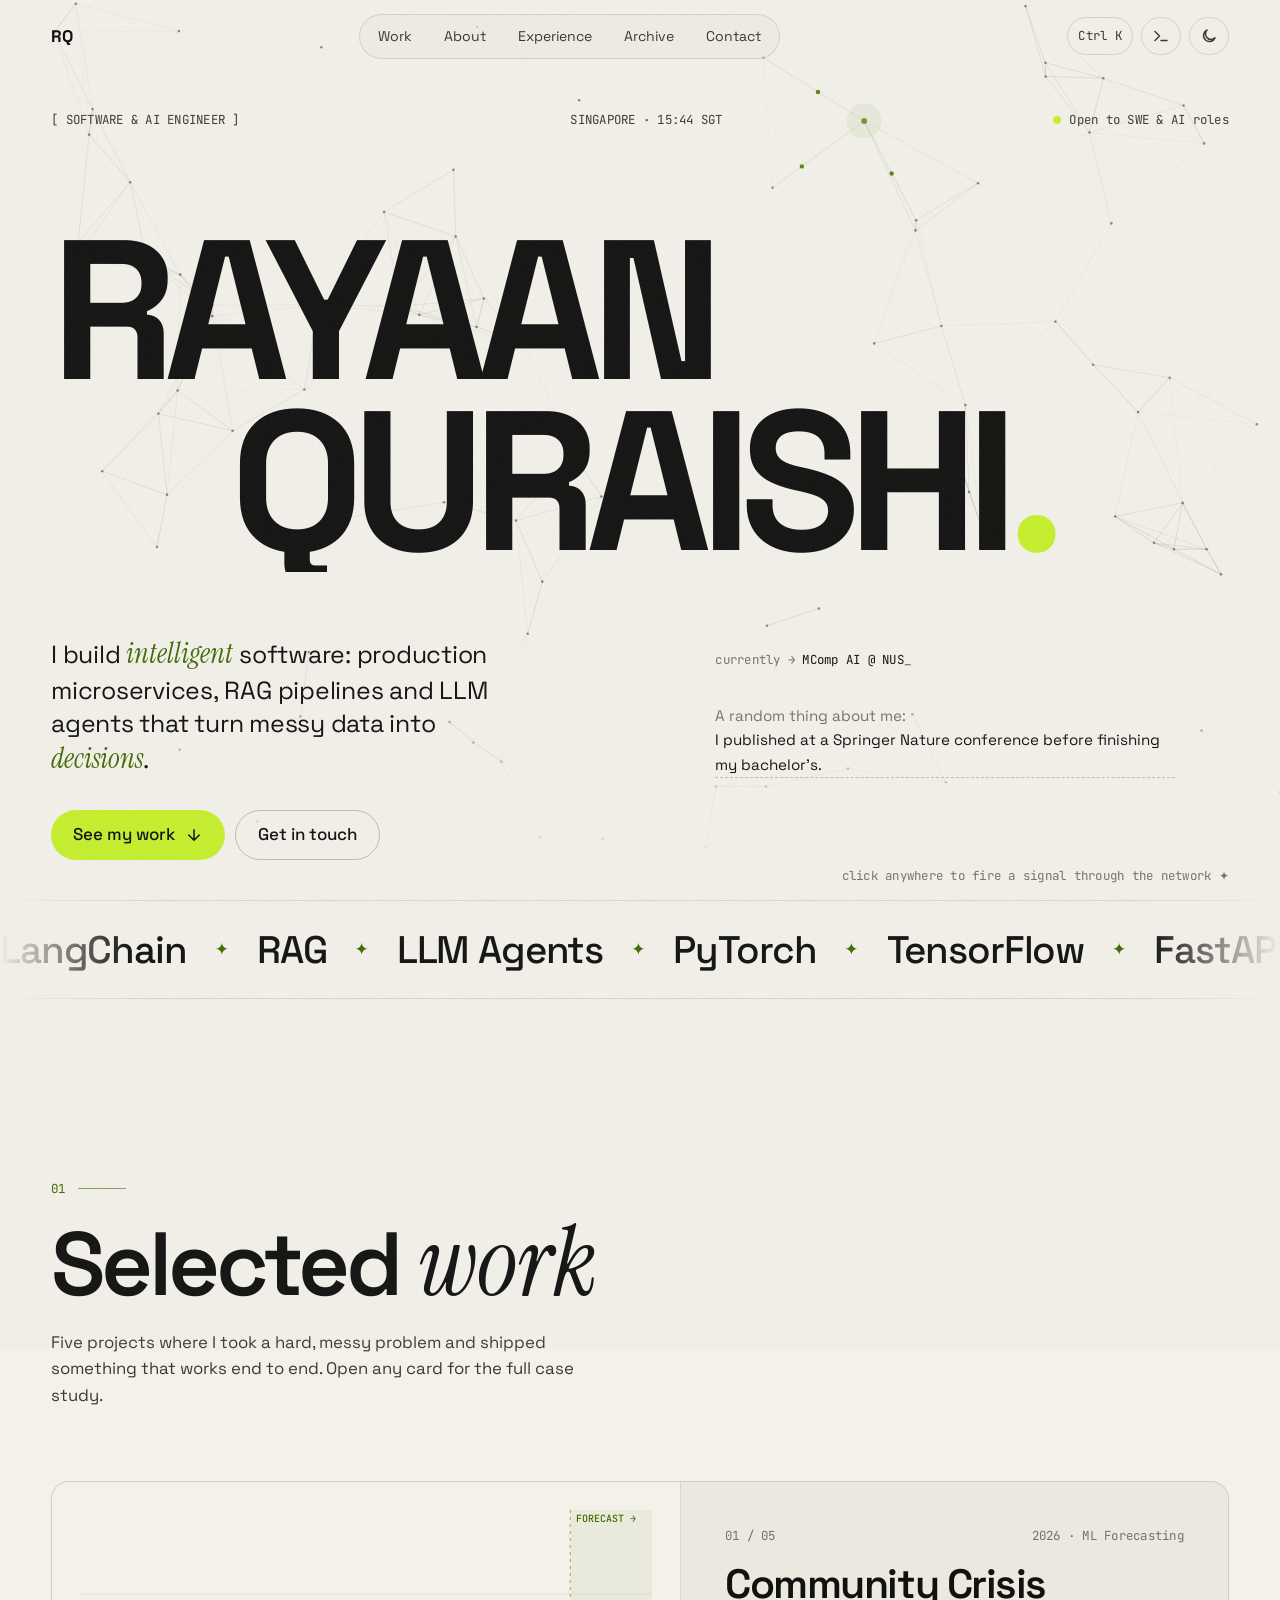
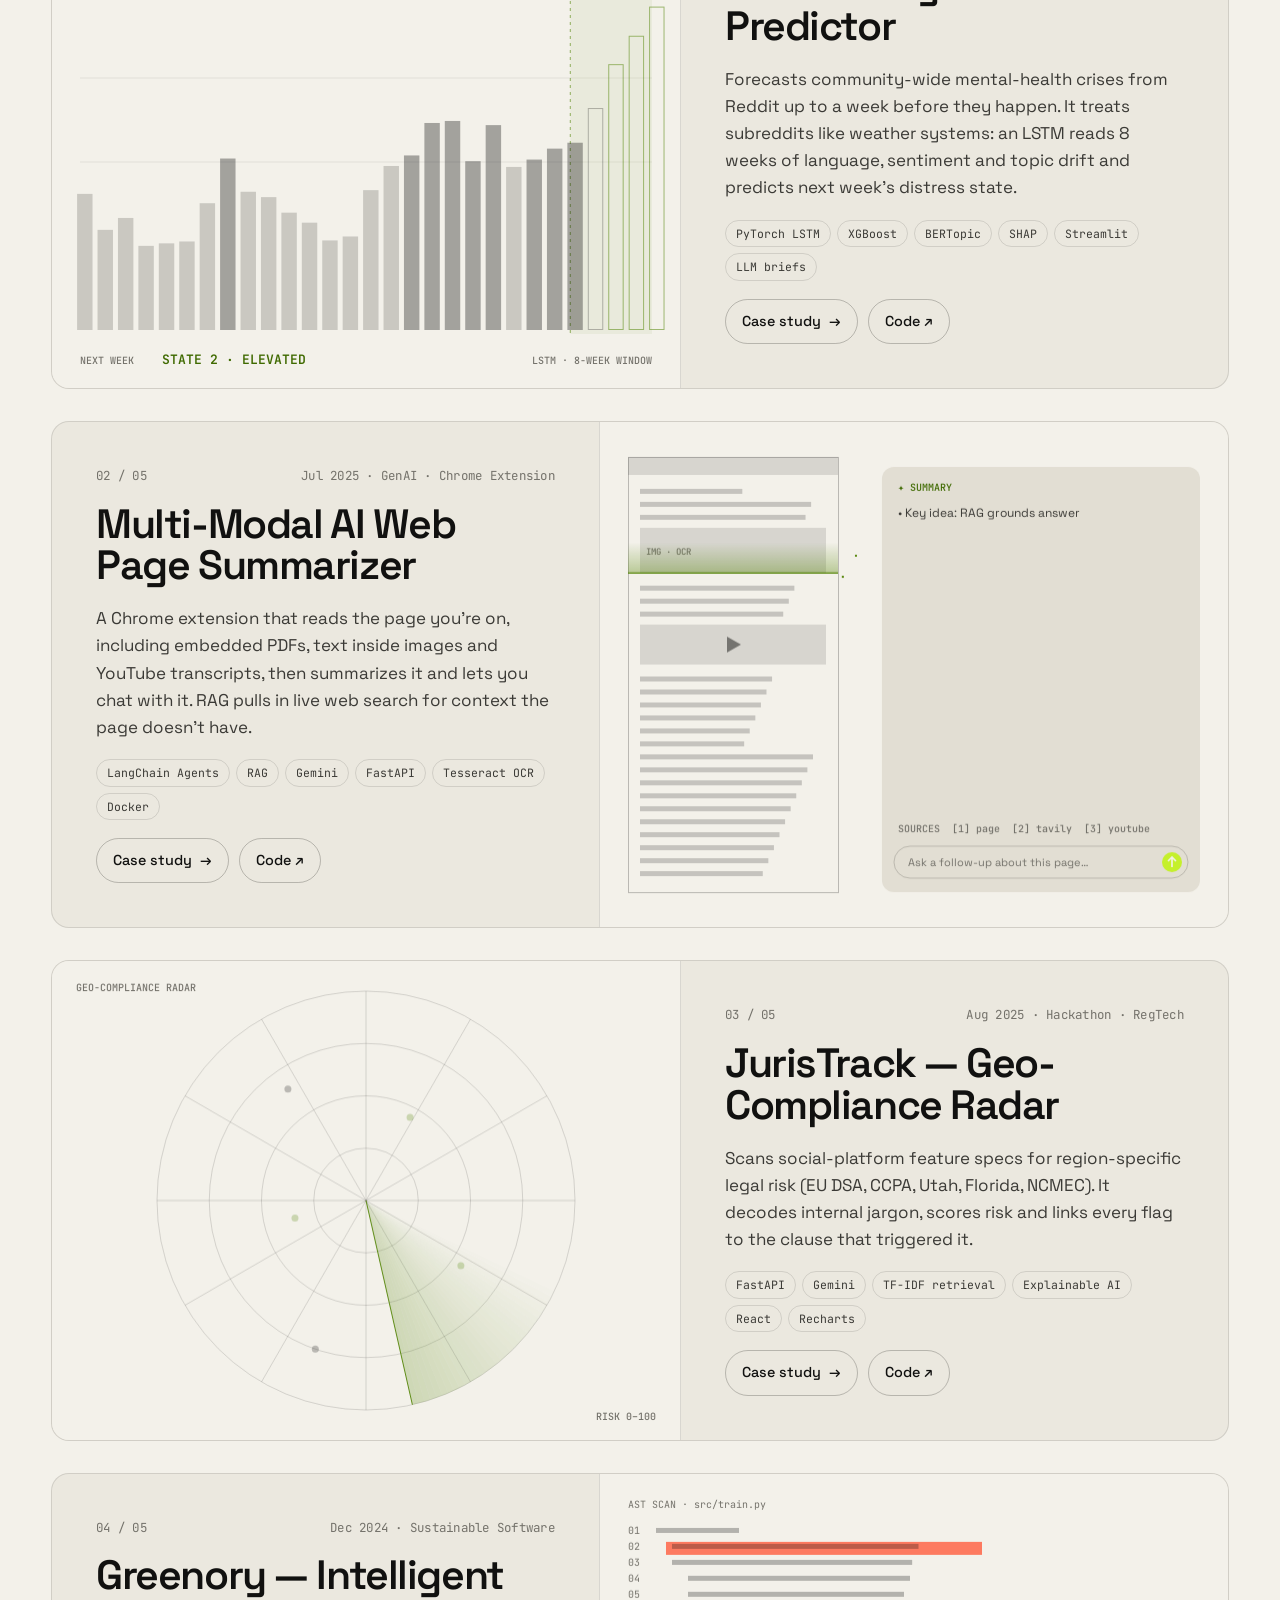
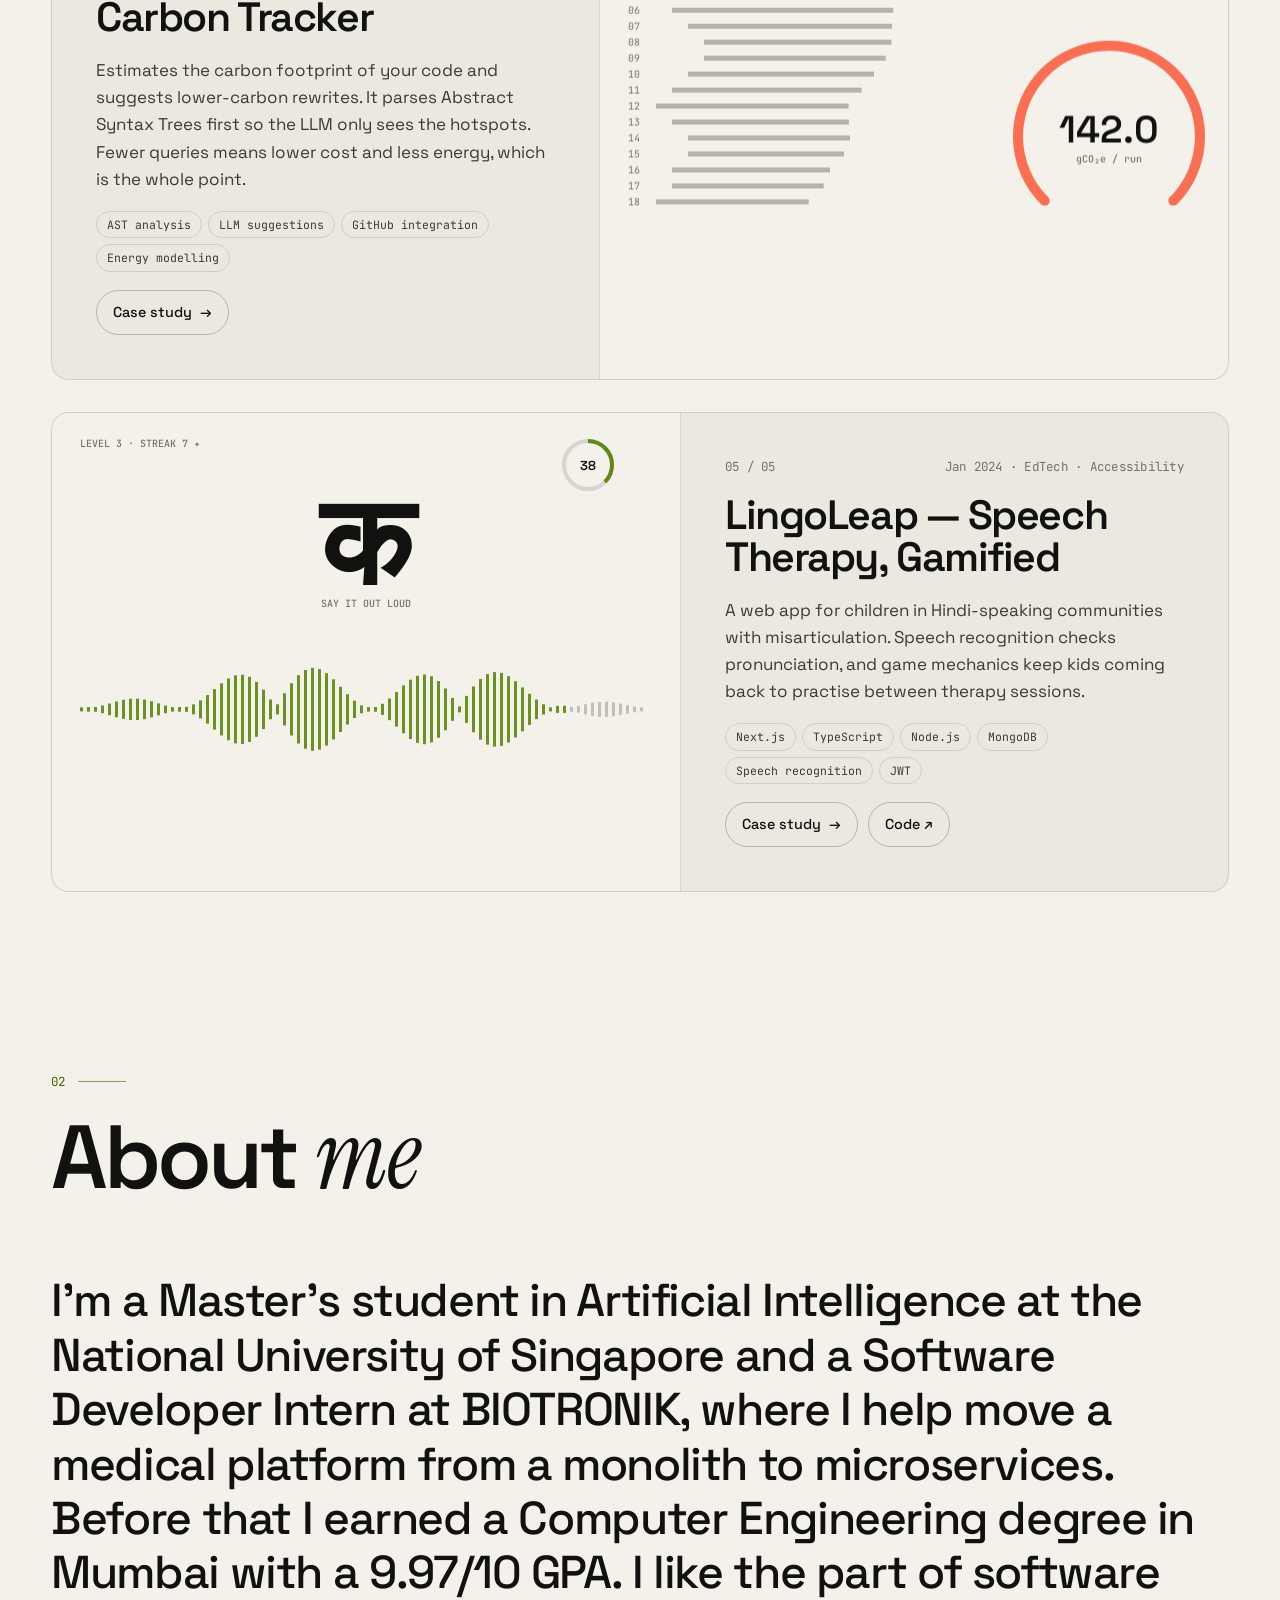
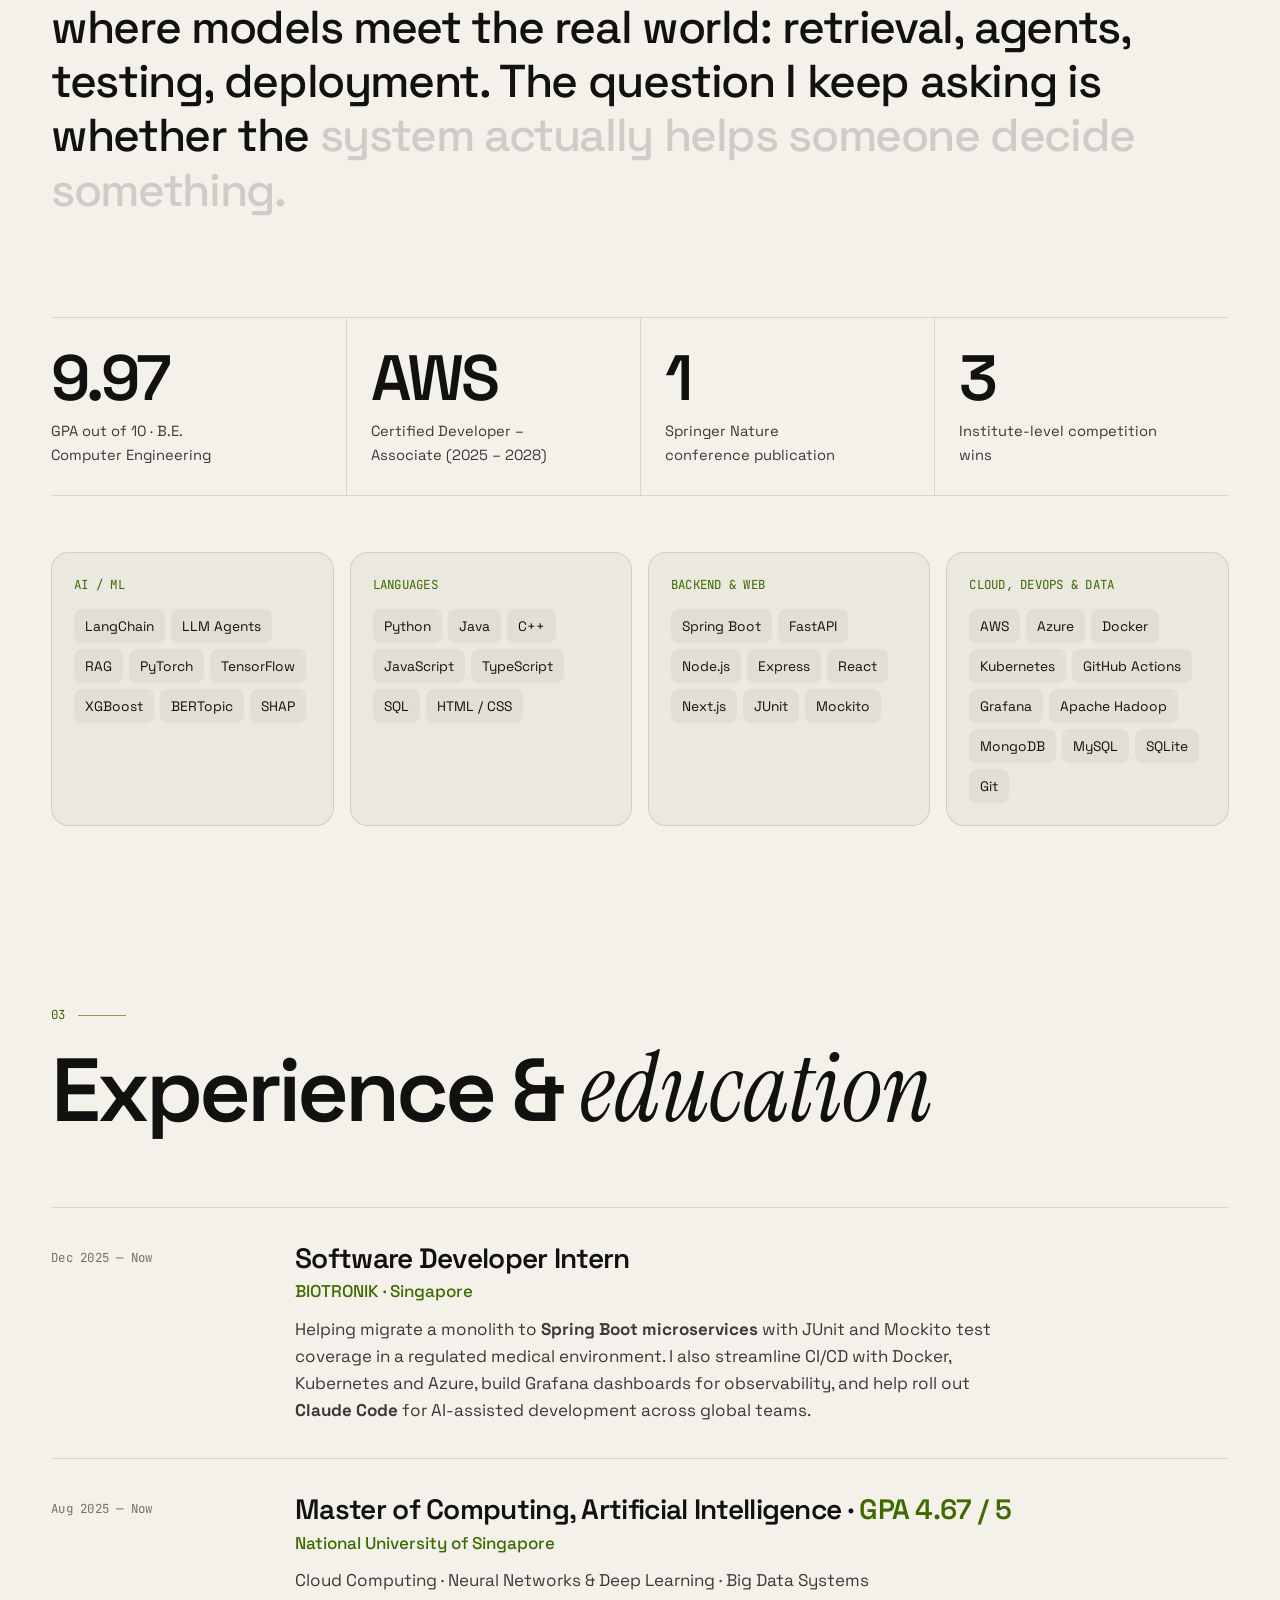
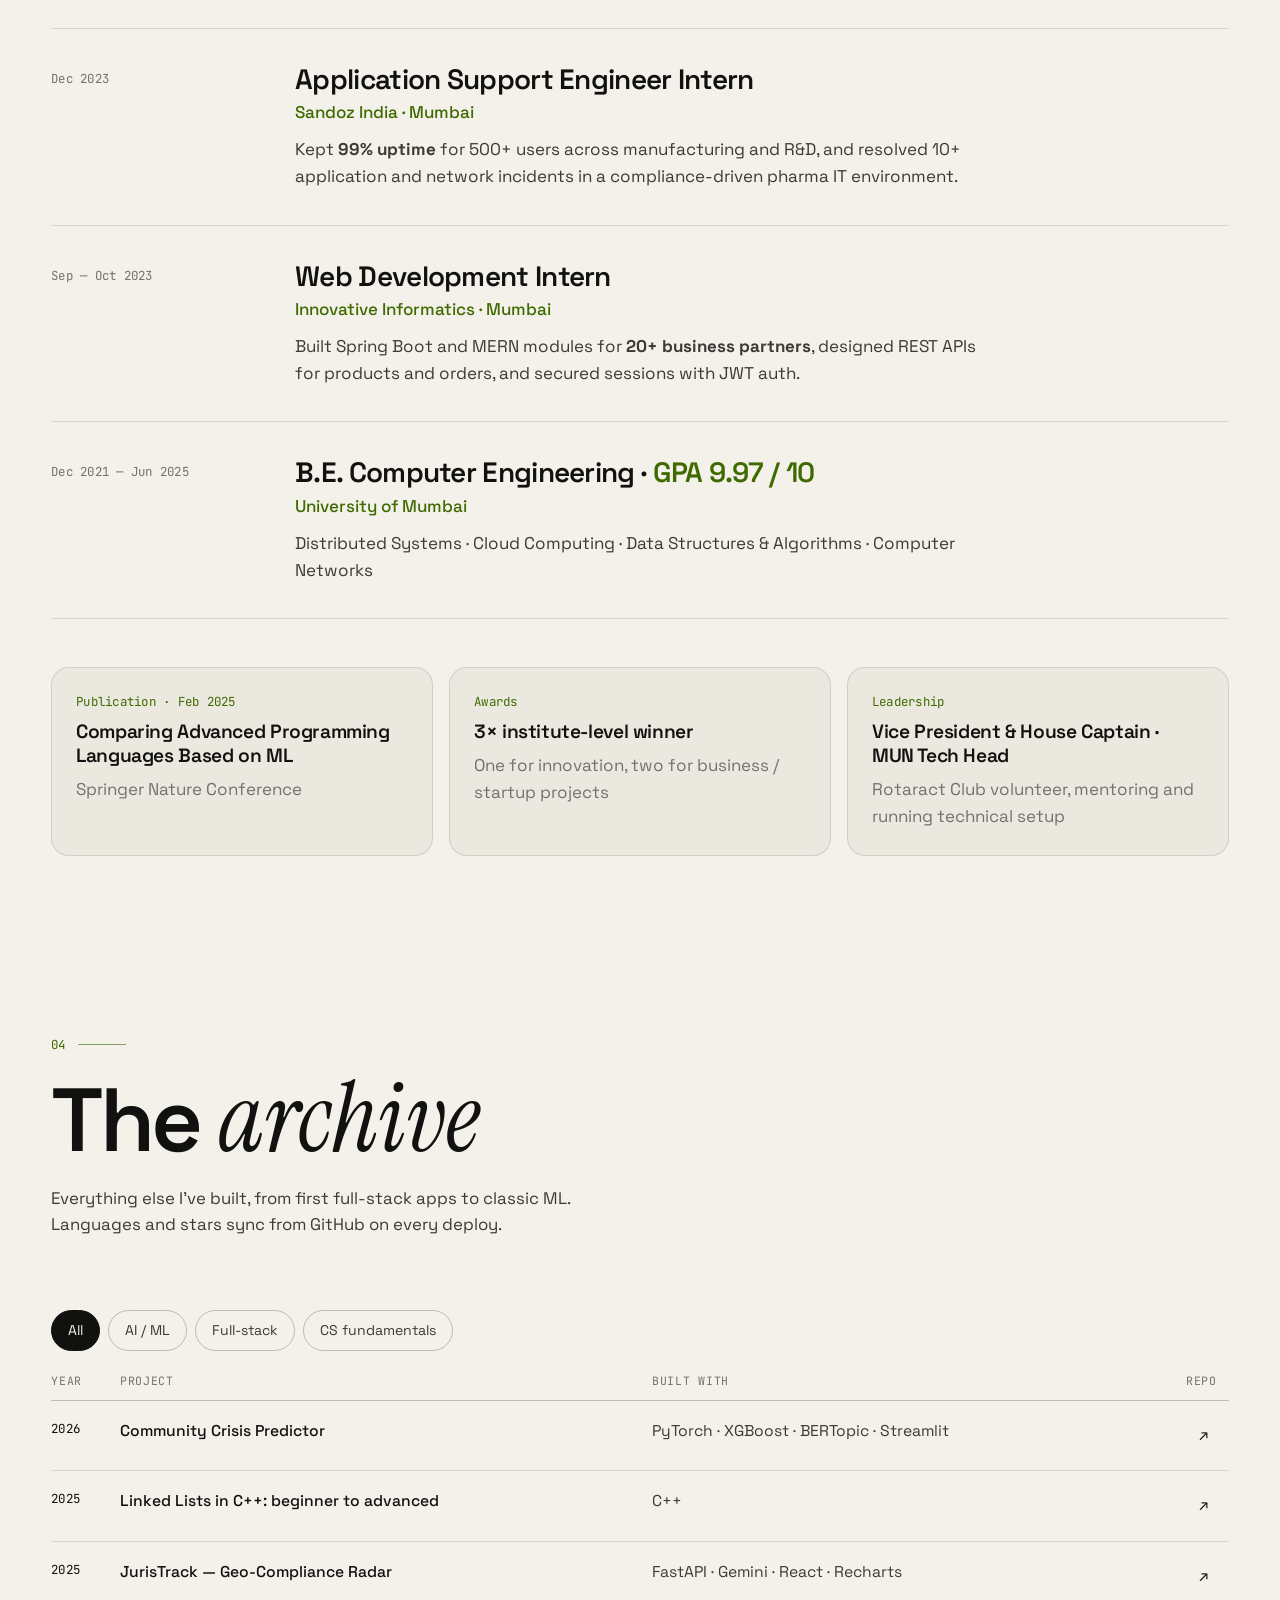
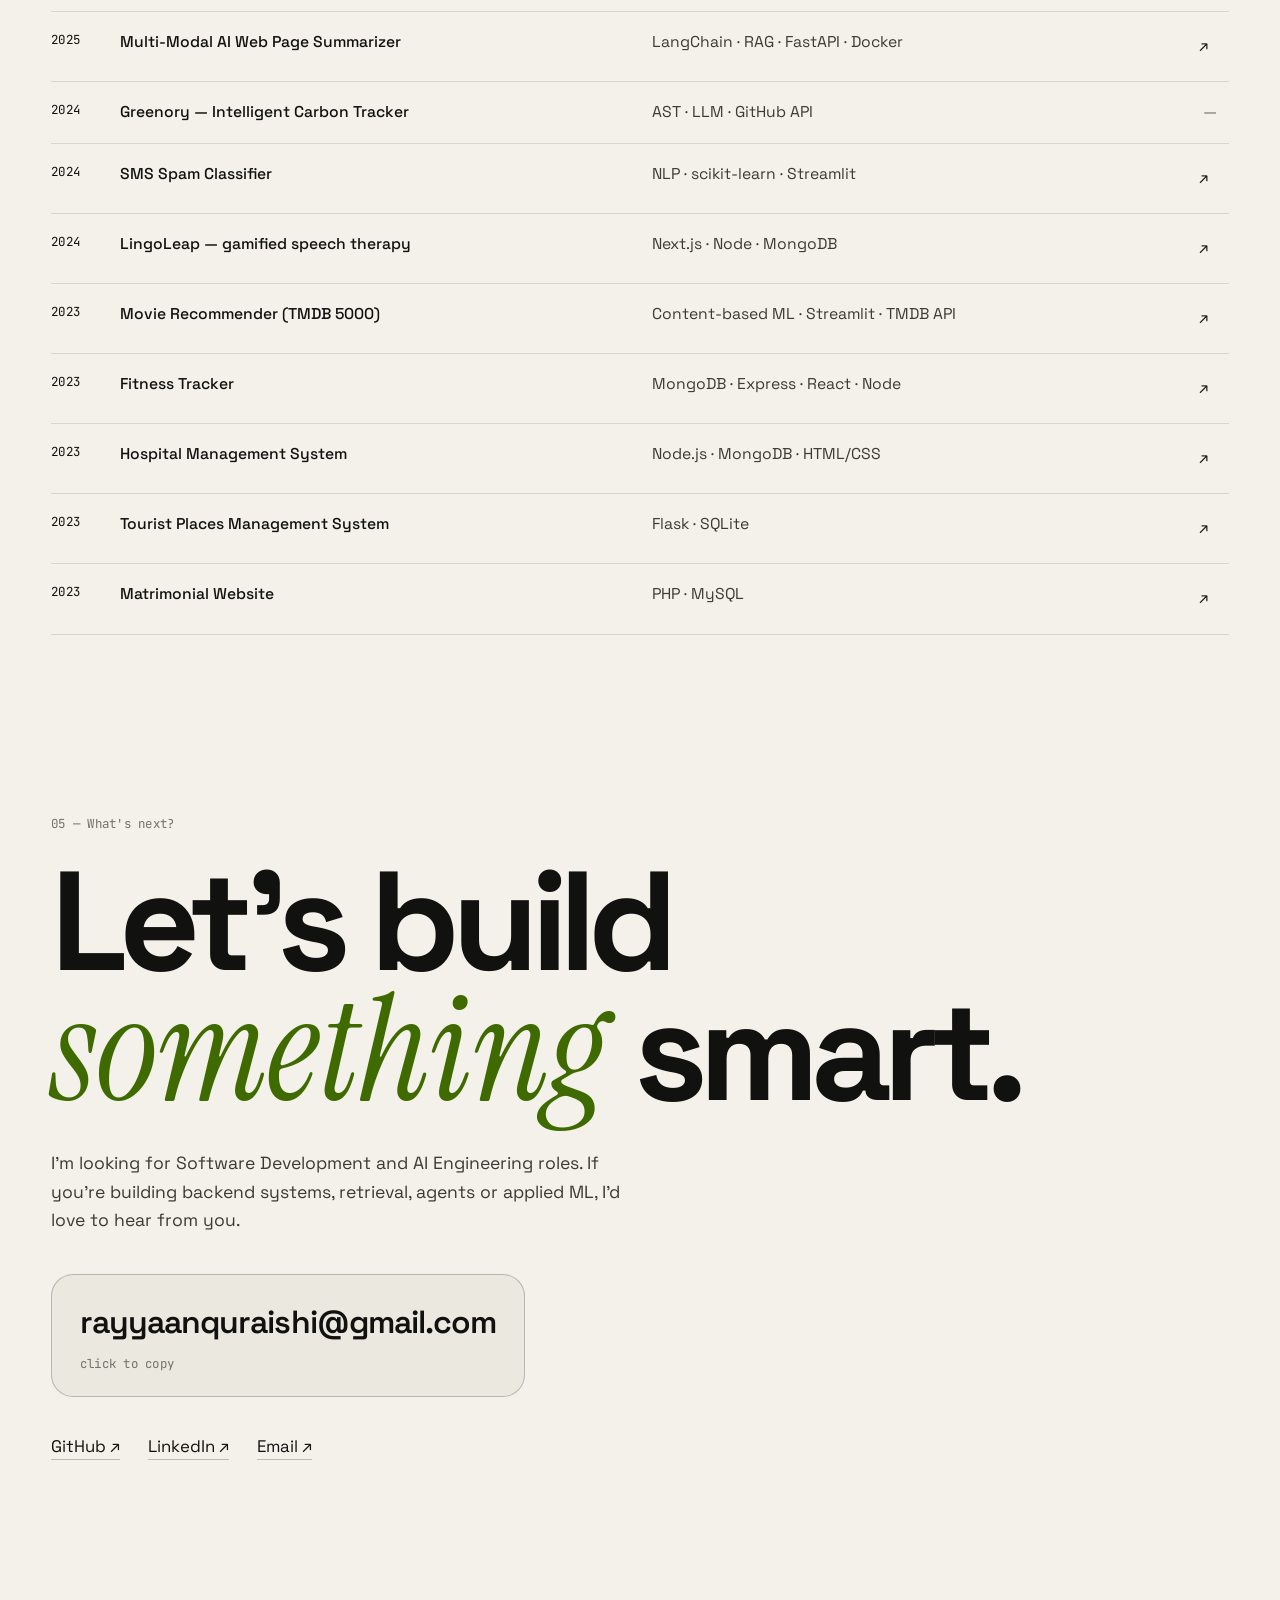
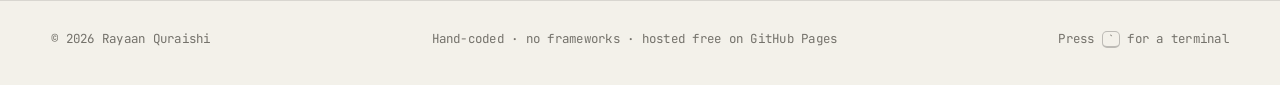
==== commit b1b2e0b2: "Update content from July 2026 resume Add the BIOTRONIK Software Developer internship, NUS GPA and up" ====
--- a/index.html
+++ b/index.html
@@ -3,15 +3,15 @@
 <head>
   <meta charset="utf-8" />
   <meta name="viewport" content="width=device-width, initial-scale=1, viewport-fit=cover" />
-  <title>Rayaan Quraishi — AI Engineer</title>
-  <meta name="description" content="Rayaan Quraishi — AI engineer and MComp (AI) student at NUS. I build RAG pipelines, LLM agents and ML forecasting systems." />
+  <title>Rayaan Quraishi — Software &amp; AI Engineer</title>
+  <meta name="description" content="Rayaan Quraishi — software and AI engineer, MComp (AI) student at NUS and Software Developer Intern at BIOTRONIK. Open to Software Development and AI Engineering roles." />
   <meta name="author" content="Rayaan Quraishi" />
   <meta name="theme-color" content="#0b0b0c" />
   <link rel="canonical" href="https://rayaanq.github.io/Portfolio/" />
 
   <meta property="og:type" content="website" />
-  <meta property="og:title" content="Rayaan Quraishi — AI Engineer" />
-  <meta property="og:description" content="RAG pipelines, LLM agents and ML forecasters that turn messy data into decisions." />
+  <meta property="og:title" content="Rayaan Quraishi — Software &amp; AI Engineer" />
+  <meta property="og:description" content="Production microservices, RAG pipelines and LLM agents. Open to Software Development and AI Engineering roles." />
   <meta property="og:url" content="https://rayaanq.github.io/Portfolio/" />
   <meta property="og:image" content="https://rayaanq.github.io/Portfolio/assets/img/og.jpg" />
   <meta name="twitter:card" content="summary_large_image" />
@@ -39,7 +39,7 @@
     "@context": "https://schema.org",
     "@type": "Person",
     "name": "Rayaan Quraishi",
-    "jobTitle": "AI Engineer",
+    "jobTitle": "Software & AI Engineer",
     "email": "mailto:rayyaanquraishi@gmail.com",
     "address": { "@type": "PostalAddress", "addressLocality": "Singapore" },
     "alumniOf": ["National University of Singapore", "University of Mumbai"],
@@ -93,9 +93,9 @@
     <section class="hero" id="top">
       <canvas class="hero__canvas" id="neural" aria-hidden="true"></canvas>
       <div class="hero__meta mono">
-        <span>[ AI ENGINEER ]</span>
+        <span>[ SOFTWARE &amp; AI ENGINEER ]</span>
         <span class="hide-sm">SINGAPORE · <span id="clock">--:--</span> SGT</span>
-        <span class="status"><i></i>Open to AI / ML roles</span>
+        <span class="status"><i></i>Open to SWE &amp; AI roles</span>
       </div>
 
       <h1 class="hero__title" aria-label="Rayaan Quraishi">
@@ -105,7 +105,7 @@
 
       <div class="hero__bottom">
         <p class="hero__lede">
-          I build <em class="serif">intelligent</em> systems: RAG pipelines, LLM agents and ML forecasters
+          I build <em class="serif">intelligent</em> software: production microservices, RAG pipelines and LLM agents
           that turn messy data into <em class="serif">decisions</em>.
         </p>
         <div class="hero__role mono" aria-live="polite">
@@ -127,7 +127,7 @@
     <!-- ============ MARQUEE ============ -->
     <div class="marquee" aria-hidden="true">
       <div class="marquee__track">
-        <span>LangChain</span><i>✦</i><span>RAG</span><i>✦</i><span>LLM Agents</span><i>✦</i><span>PyTorch</span><i>✦</i><span>TensorFlow</span><i>✦</i><span>FastAPI</span><i>✦</i><span>AWS</span><i>✦</i><span>Docker</span><i>✦</i><span>XGBoost</span><i>✦</i><span>LSTM</span><i>✦</i><span>React</span><i>✦</i><span>Node.js</span><i>✦</i><span>MongoDB</span><i>✦</i><span>Hadoop</span><i>✦</i>
+        <span>LangChain</span><i>✦</i><span>RAG</span><i>✦</i><span>LLM Agents</span><i>✦</i><span>PyTorch</span><i>✦</i><span>TensorFlow</span><i>✦</i><span>FastAPI</span><i>✦</i><span>Spring Boot</span><i>✦</i><span>Java</span><i>✦</i><span>AWS</span><i>✦</i><span>Azure</span><i>✦</i><span>Docker</span><i>✦</i><span>Kubernetes</span><i>✦</i><span>XGBoost</span><i>✦</i><span>LSTM</span><i>✦</i><span>React</span><i>✦</i><span>Node.js</span><i>✦</i><span>MongoDB</span><i>✦</i><span>Hadoop</span><i>✦</i>
         <span>LangChain</span><i>✦</i><span>RAG</span><i>✦</i><span>LLM Agents</span><i>✦</i><span>PyTorch</span><i>✦</i><span>TensorFlow</span><i>✦</i><span>FastAPI</span><i>✦</i><span>AWS</span><i>✦</i><span>Docker</span><i>✦</i><span>XGBoost</span><i>✦</i><span>LSTM</span><i>✦</i><span>React</span><i>✦</i><span>Node.js</span><i>✦</i><span>MongoDB</span><i>✦</i><span>Hadoop</span><i>✦</i>
       </div>
     </div>
@@ -290,9 +290,10 @@
         <h2 class="section__title">About <em class="serif">me</em></h2>
       </header>
       <p class="statement" id="statement">
-        I'm a Master's student in Artificial Intelligence at the National University of Singapore. I came from a
-        Computer Engineering degree in Mumbai, where I graduated with a 9.97/10 GPA. I like the part of AI where models
-        meet the real world: retrieval, agents, evaluation, deployment. The question I keep asking is
+        I'm a Master's student in Artificial Intelligence at the National University of Singapore and a Software
+        Developer Intern at BIOTRONIK, where I help move a medical platform from a monolith to microservices. Before
+        that I earned a Computer Engineering degree in Mumbai with a 9.97/10 GPA. I like the part of software where
+        models meet the real world: retrieval, agents, testing, deployment. The question I keep asking is
         whether the system actually helps someone decide something.
       </p>
 
@@ -310,15 +311,15 @@
         </div>
         <div class="toolbox__group reveal">
           <h3 class="mono">Languages</h3>
-          <ul class="chips"><li>Python</li><li>C++</li><li>JavaScript</li><li>TypeScript</li><li>SQL</li><li>HTML / CSS</li></ul>
+          <ul class="chips"><li>Python</li><li>Java</li><li>C++</li><li>JavaScript</li><li>TypeScript</li><li>SQL</li><li>HTML / CSS</li></ul>
         </div>
         <div class="toolbox__group reveal">
           <h3 class="mono">Backend &amp; Web</h3>
-          <ul class="chips"><li>FastAPI</li><li>Node.js</li><li>Express</li><li>Spring Boot</li><li>React</li><li>Next.js</li><li>Streamlit</li></ul>
+          <ul class="chips"><li>Spring Boot</li><li>FastAPI</li><li>Node.js</li><li>Express</li><li>React</li><li>Next.js</li><li>JUnit</li><li>Mockito</li></ul>
         </div>
         <div class="toolbox__group reveal">
-          <h3 class="mono">Data &amp; Cloud</h3>
-          <ul class="chips"><li>AWS</li><li>Docker</li><li>Apache Hadoop</li><li>MongoDB</li><li>MySQL</li><li>SQLite</li><li>Git</li></ul>
+          <h3 class="mono">Cloud, DevOps &amp; Data</h3>
+          <ul class="chips"><li>AWS</li><li>Azure</li><li>Docker</li><li>Kubernetes</li><li>GitHub Actions</li><li>Grafana</li><li>Apache Hadoop</li><li>MongoDB</li><li>MySQL</li><li>SQLite</li><li>Git</li></ul>
         </div>
       </div>
     </section>
@@ -332,11 +333,19 @@
 
       <ol class="timeline">
         <li class="tl reveal">
+          <div class="tl__when mono">Dec 2025 — Now</div>
+          <div class="tl__what">
+            <h3>Software Developer Intern</h3>
+            <p class="tl__org">BIOTRONIK · Singapore</p>
+            <p>Helping migrate a monolith to <strong>Spring Boot microservices</strong> with JUnit and Mockito test coverage in a regulated medical environment. I also streamline CI/CD with Docker, Kubernetes and Azure, build Grafana dashboards for observability, and help roll out <strong>Claude Code</strong> for AI-assisted development across global teams.</p>
+          </div>
+        </li>
+        <li class="tl reveal">
           <div class="tl__when mono">Aug 2025 — Now</div>
           <div class="tl__what">
-            <h3>Master of Computing, Artificial Intelligence</h3>
+            <h3>Master of Computing, Artificial Intelligence · <span class="accent">GPA 4.67 / 5</span></h3>
             <p class="tl__org">National University of Singapore</p>
-            <p>AI Ethics &amp; Governance · Neural Networks &amp; Deep Learning · Big Data Systems</p>
+            <p>Cloud Computing · Neural Networks &amp; Deep Learning · Big Data Systems</p>
           </div>
         </li>
         <li class="tl reveal">
@@ -429,7 +438,7 @@
         <span class="line">Let's build</span>
         <span class="line"><em class="serif">something</em> smart.</span>
       </h2>
-      <p class="contact__lede">I'm looking for AI / ML engineering roles and research collaborations. If you're working on retrieval, agents or applied ML, I'd love to hear from you.</p>
+      <p class="contact__lede">I'm looking for Software Development and AI Engineering roles. If you're building backend systems, retrieval, agents or applied ML, I'd love to hear from you.</p>
       <div class="contact__actions">
         <button class="email magnetic" id="copyEmail" type="button" data-email="rayyaanquraishi@gmail.com">
           <span class="email__addr">rayyaanquraishi@gmail.com</span>
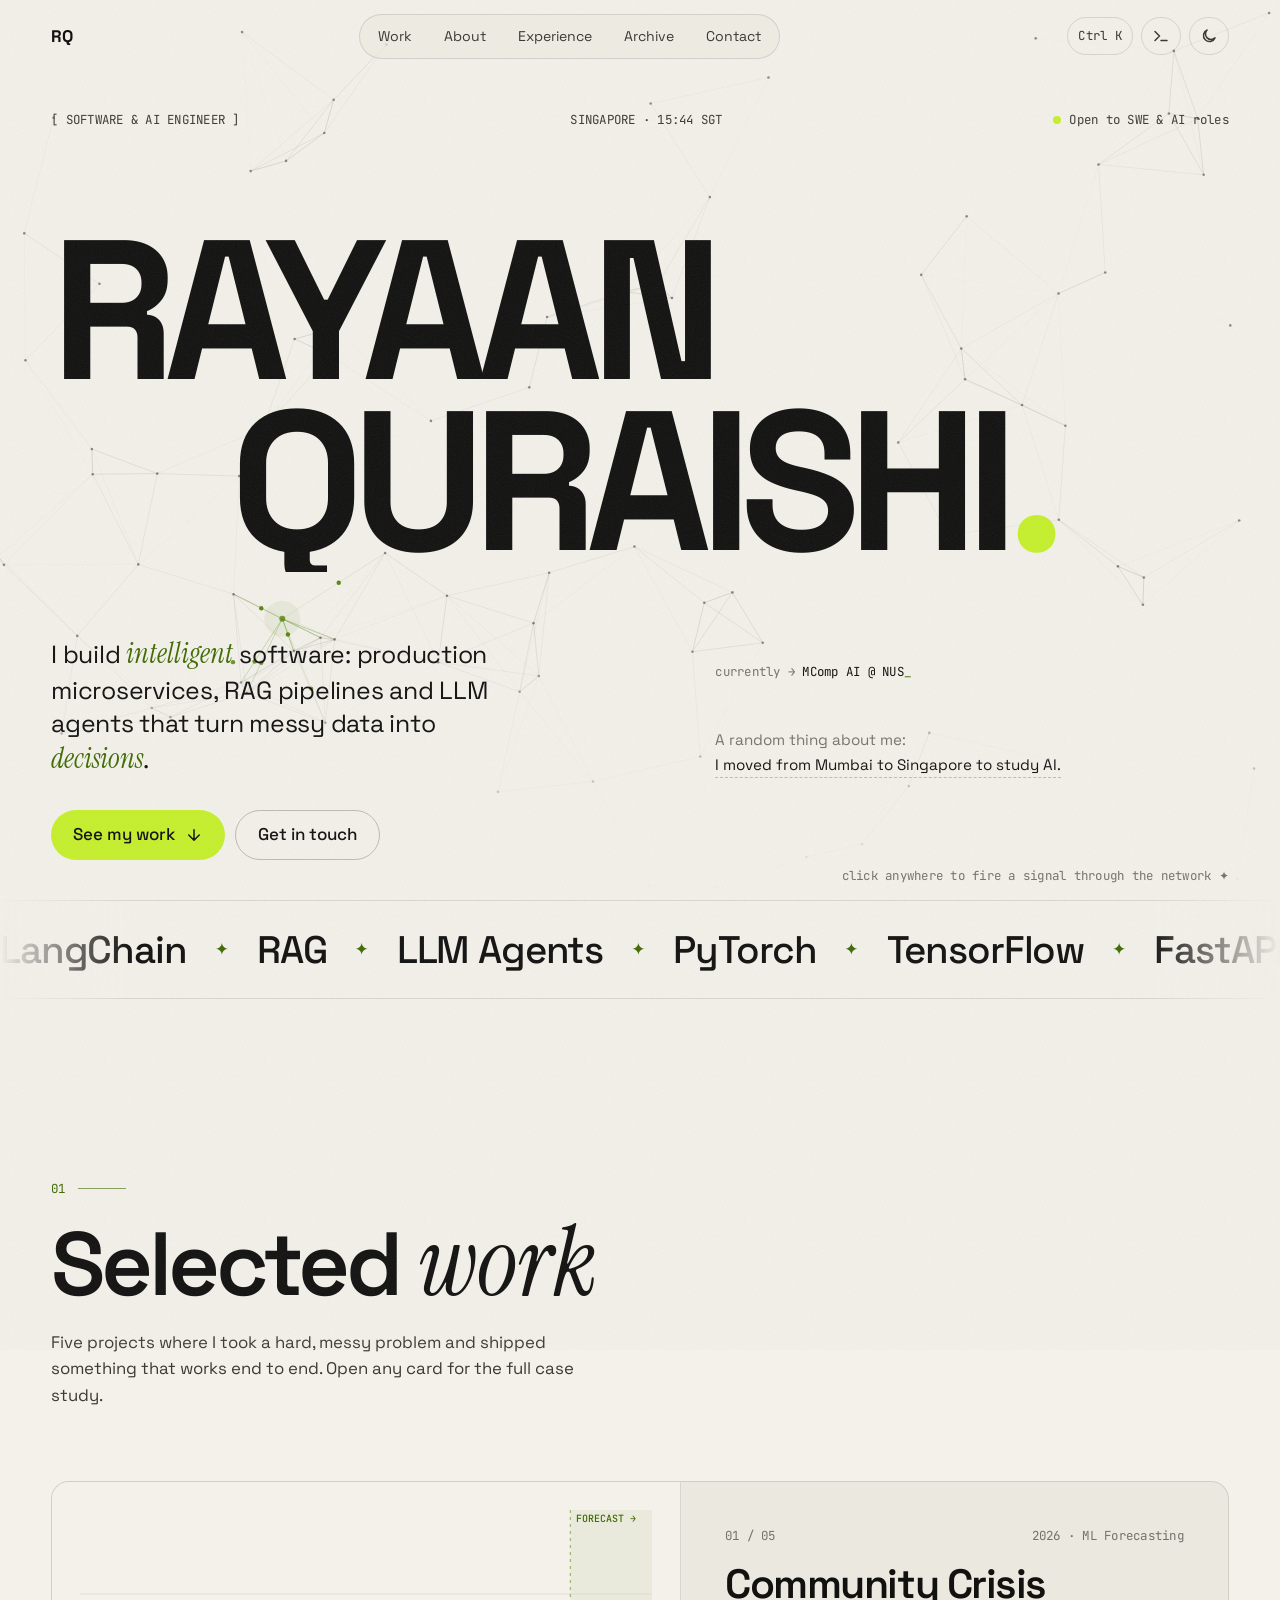
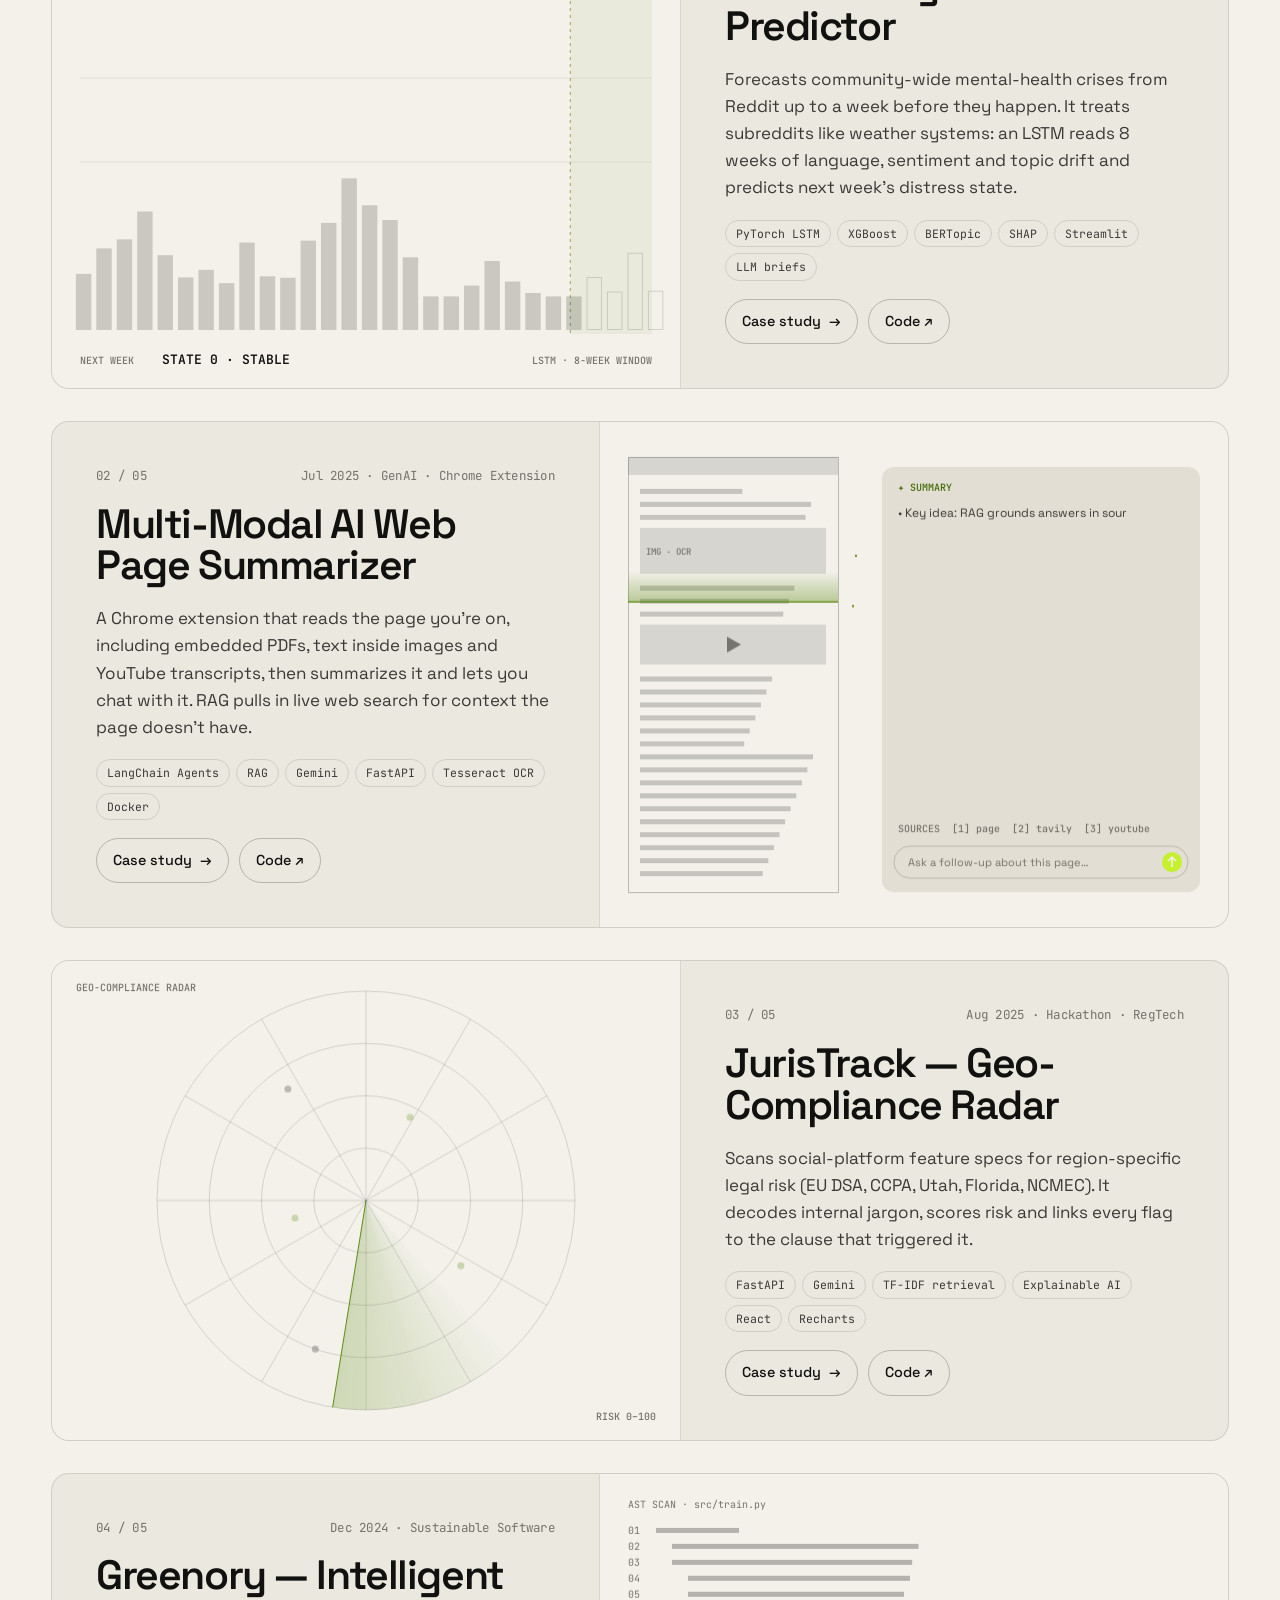
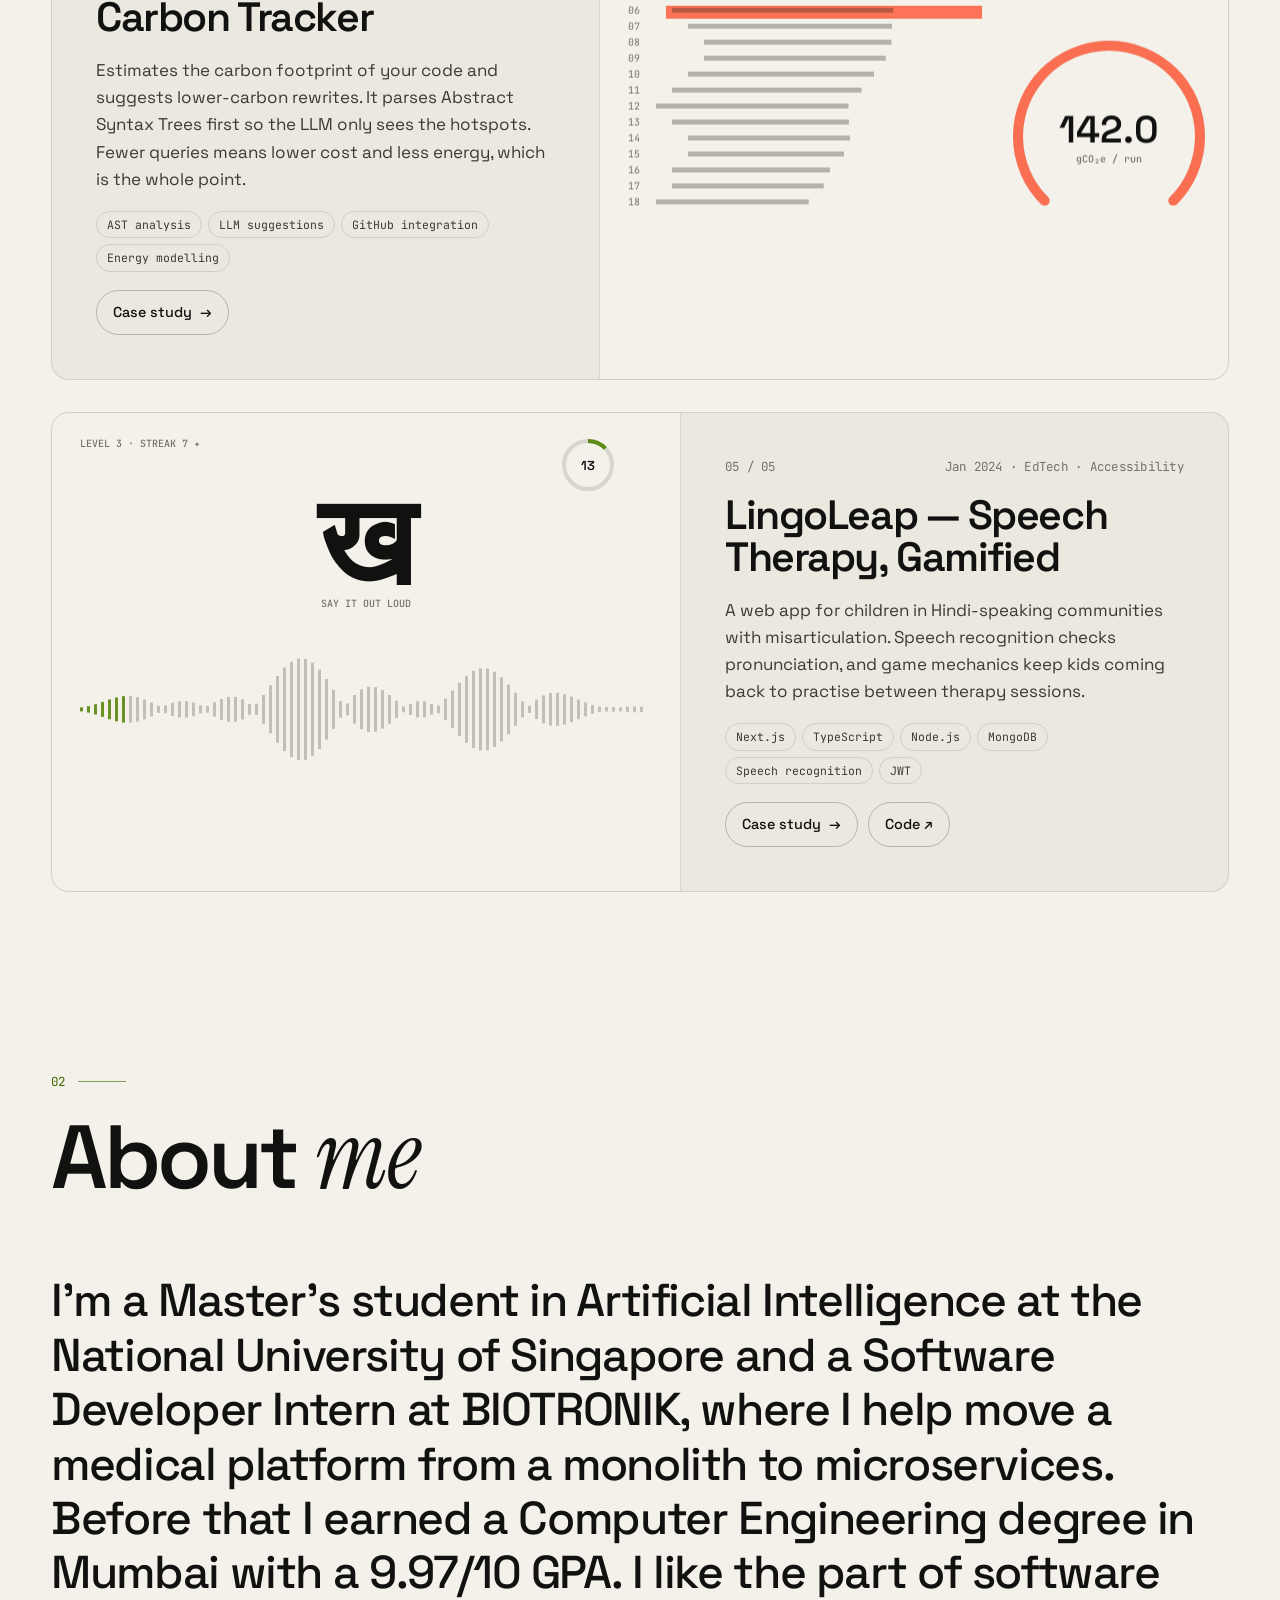
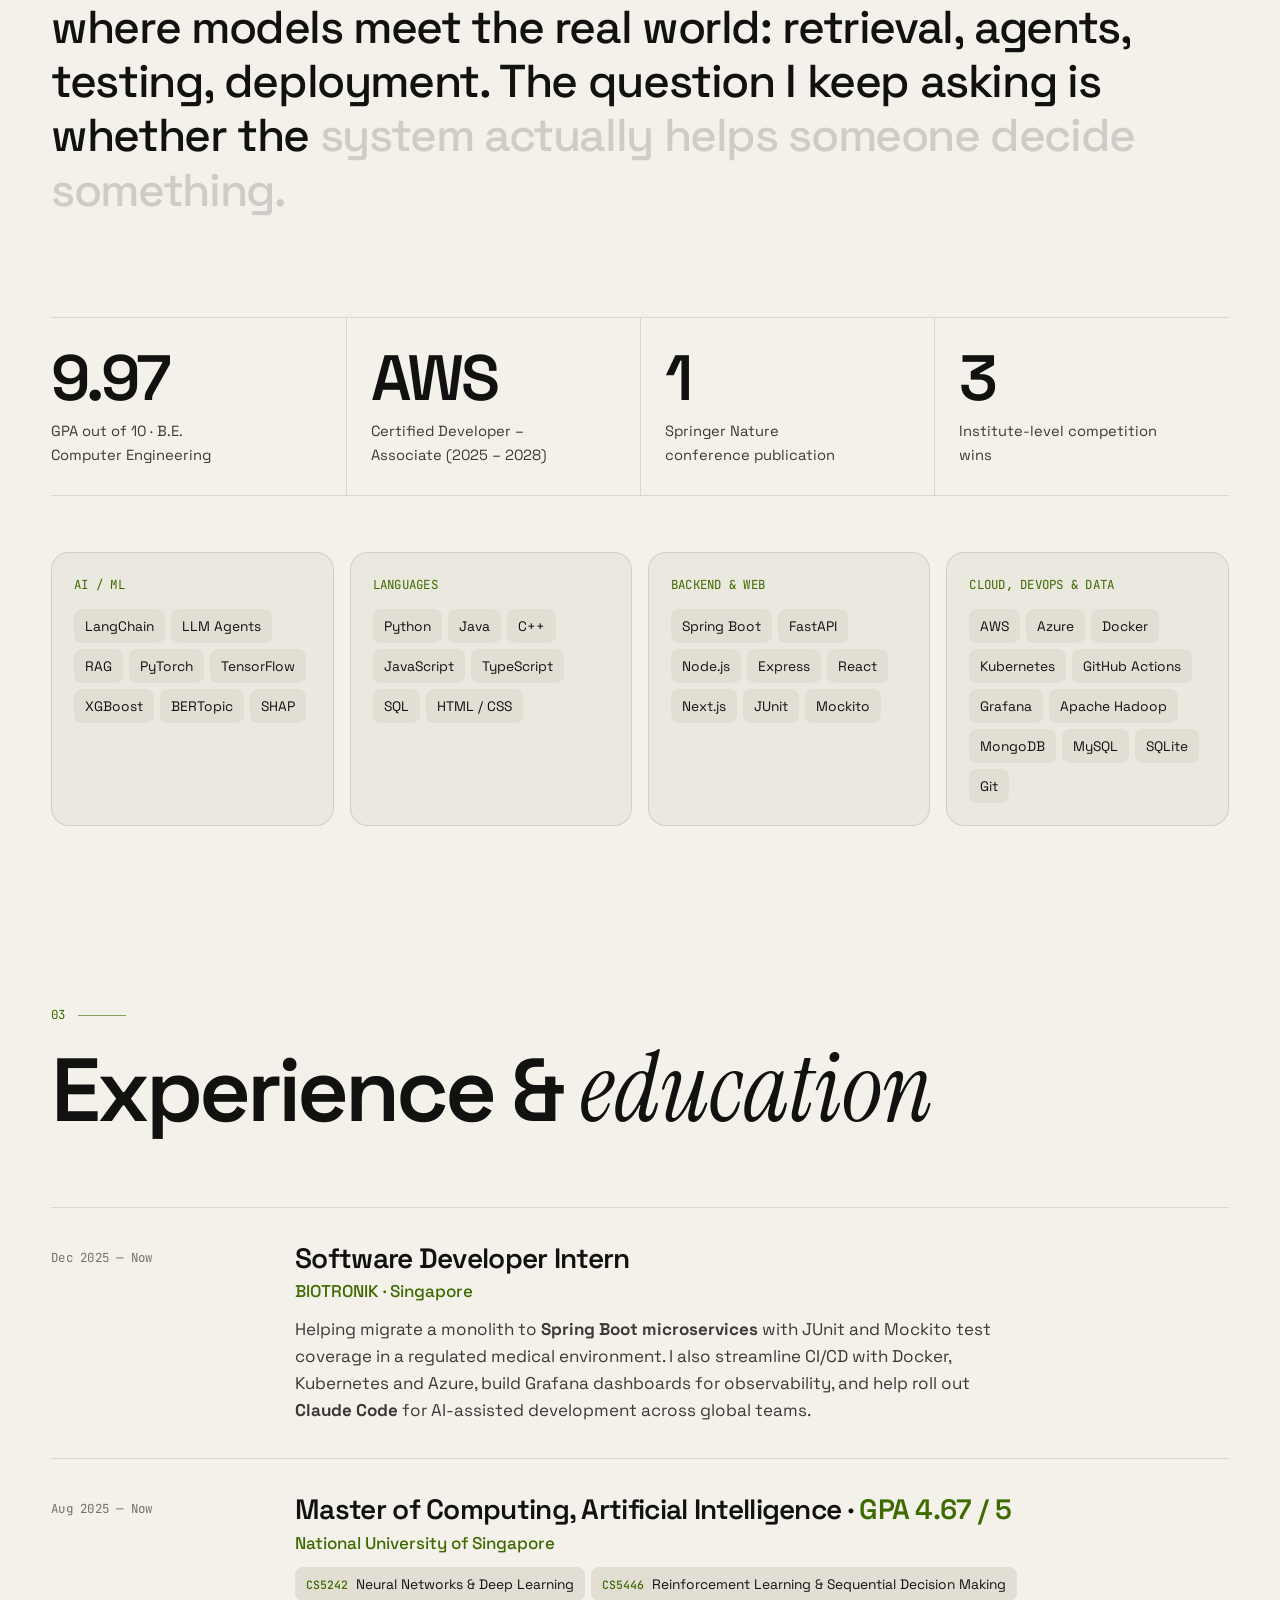
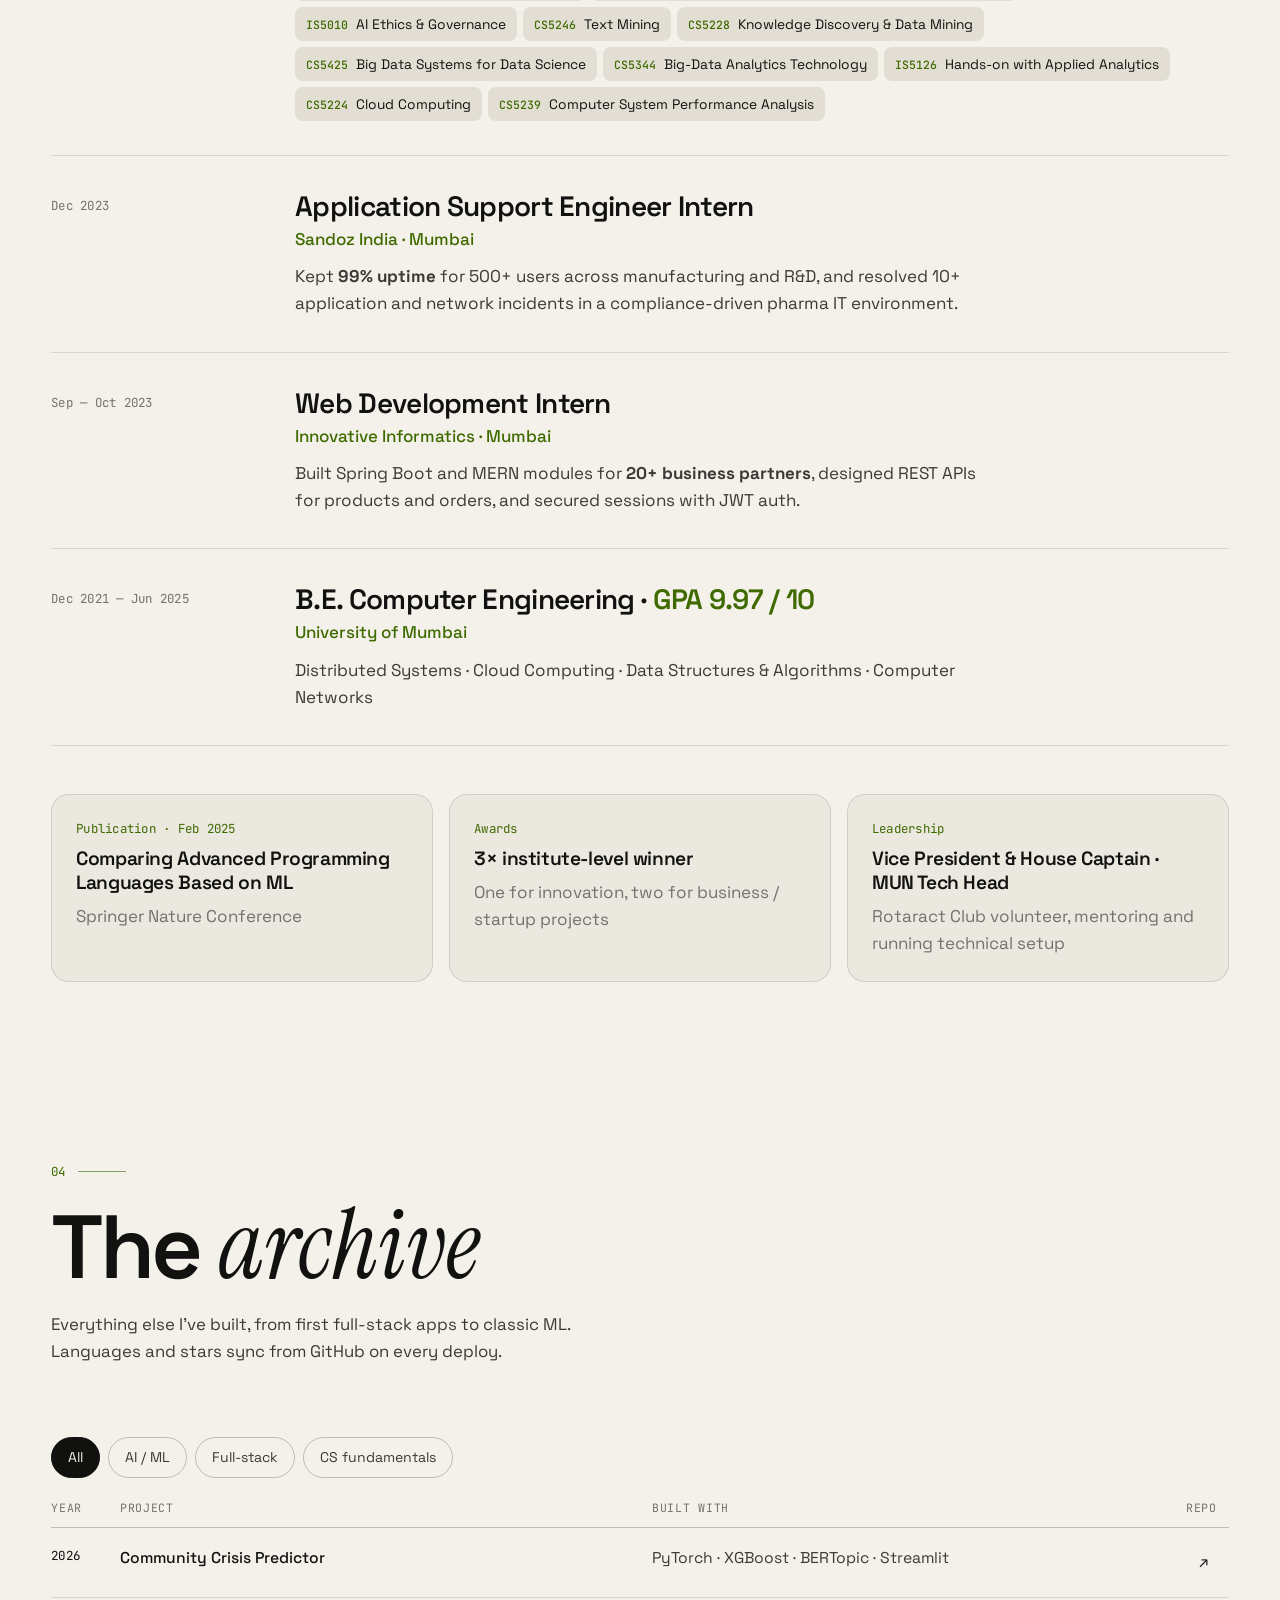
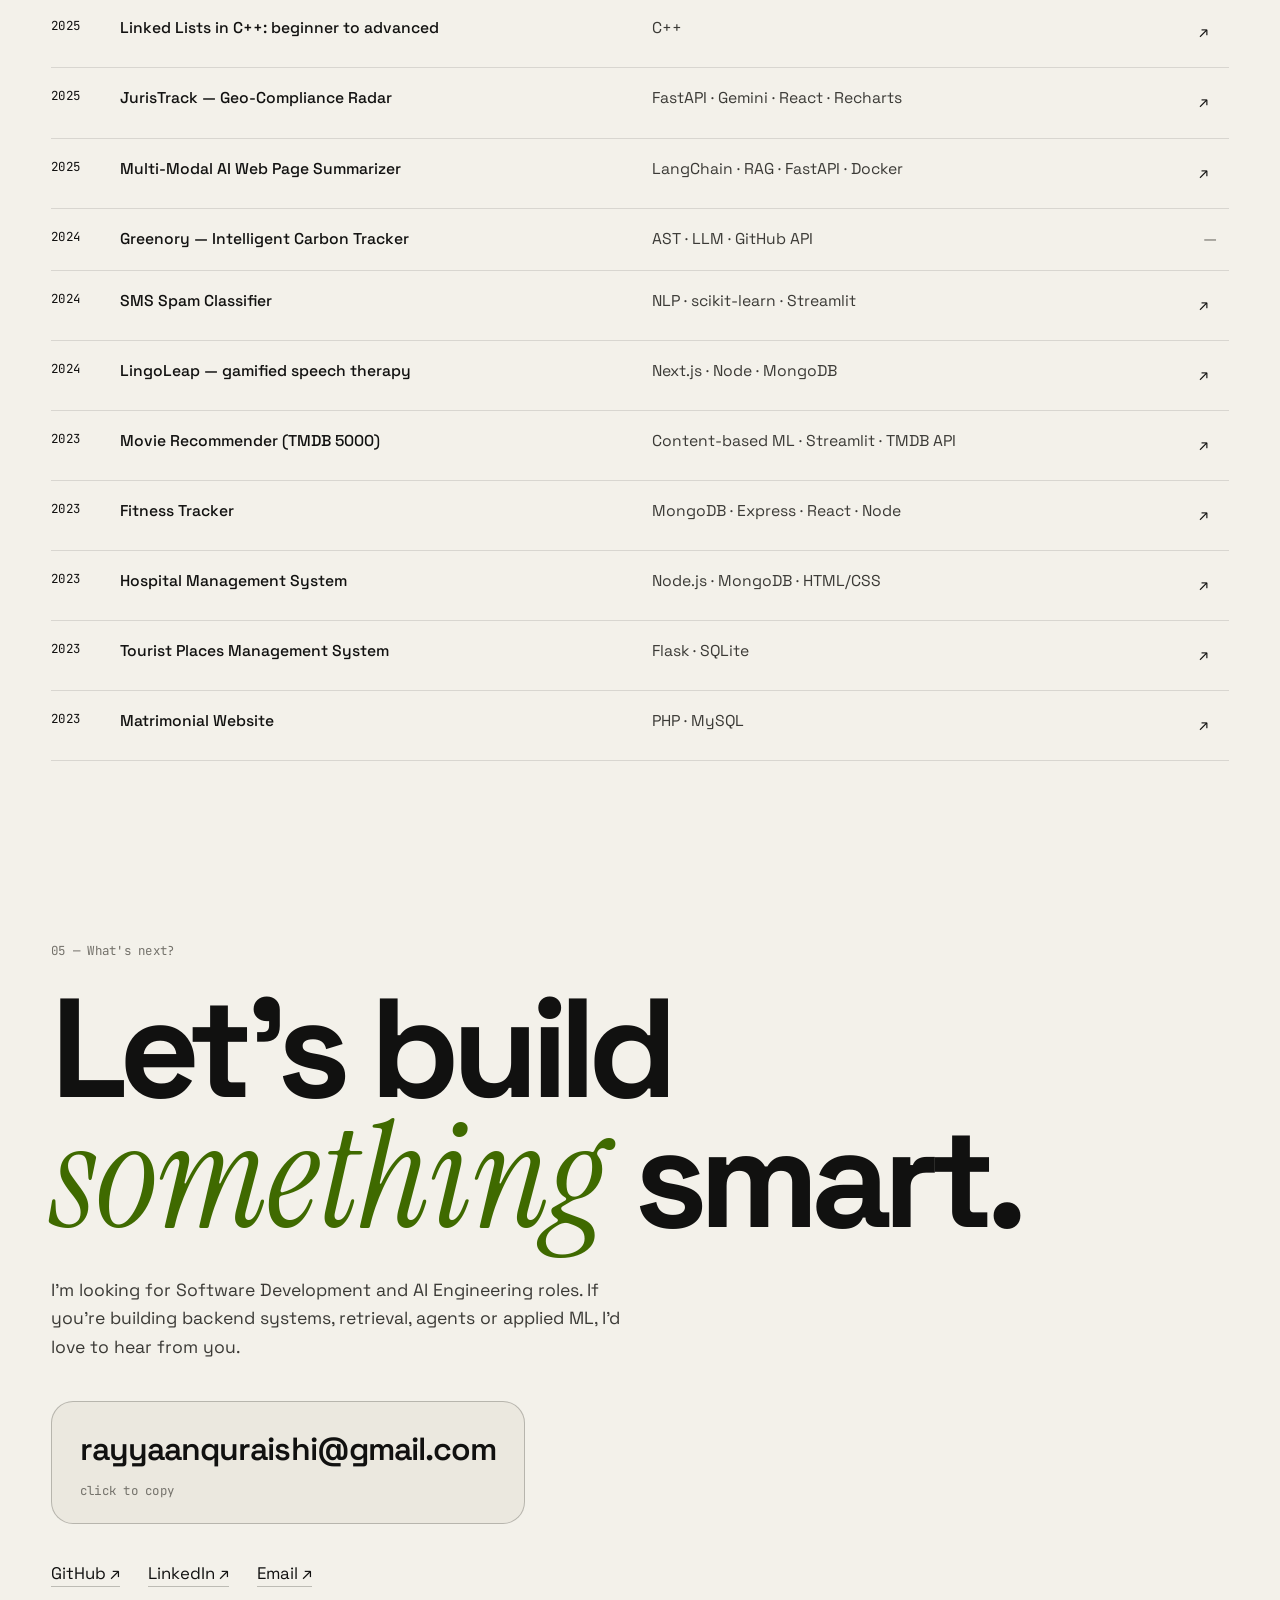
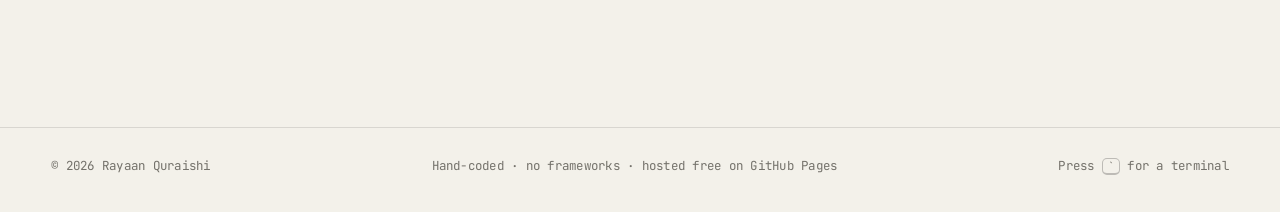
==== commit 96ce44fb: "List NUS MComp AI coursework with course codes" ====
--- a/index.html
+++ b/index.html
@@ -345,7 +345,7 @@
           <div class="tl__what">
             <h3>Master of Computing, Artificial Intelligence · <span class="accent">GPA 4.67 / 5</span></h3>
             <p class="tl__org">National University of Singapore</p>
-            <p>Cloud Computing · Neural Networks &amp; Deep Learning · Big Data Systems</p>
+            <ul class="chips courses" aria-label="NUS coursework"><li><span class="course__code">CS5242</span> Neural Networks &amp; Deep Learning</li><li><span class="course__code">CS5446</span> Reinforcement Learning &amp; Sequential Decision Making</li><li><span class="course__code">IS5010</span> AI Ethics &amp; Governance</li><li><span class="course__code">CS5246</span> Text Mining</li><li><span class="course__code">CS5228</span> Knowledge Discovery &amp; Data Mining</li><li><span class="course__code">CS5425</span> Big Data Systems for Data Science</li><li><span class="course__code">CS5344</span> Big-Data Analytics Technology</li><li><span class="course__code">IS5126</span> Hands-on with Applied Analytics</li><li><span class="course__code">CS5224</span> Cloud Computing</li><li><span class="course__code">CS5239</span> Computer System Performance Analysis</li></ul>
           </div>
         </li>
         <li class="tl reveal">
--- a/assets/css/style.css
+++ b/assets/css/style.css
@@ -320,6 +320,9 @@
 .chips { display: flex; flex-wrap: wrap; gap: 6px; }
 .chips li { padding: 6px 11px; border-radius: 8px; background: var(--bg-3); font-size: 0.86rem; transition: background-color 0.2s, color 0.2s, transform 0.2s var(--ease); }
 .chips li:hover { background: var(--accent); color: var(--accent-ink); transform: translateY(-2px); }
+.courses { margin-top: 4px; max-width: 900px; }
+.course__code { font: 500 0.72rem var(--f-mono); color: var(--accent-text); margin-right: 4px; }
+.courses li:hover .course__code { color: inherit; }
 @media (max-width: 1000px) { .toolbox { grid-template-columns: 1fr 1fr; } }
 @media (max-width: 560px) { .toolbox { grid-template-columns: 1fr; } }
 
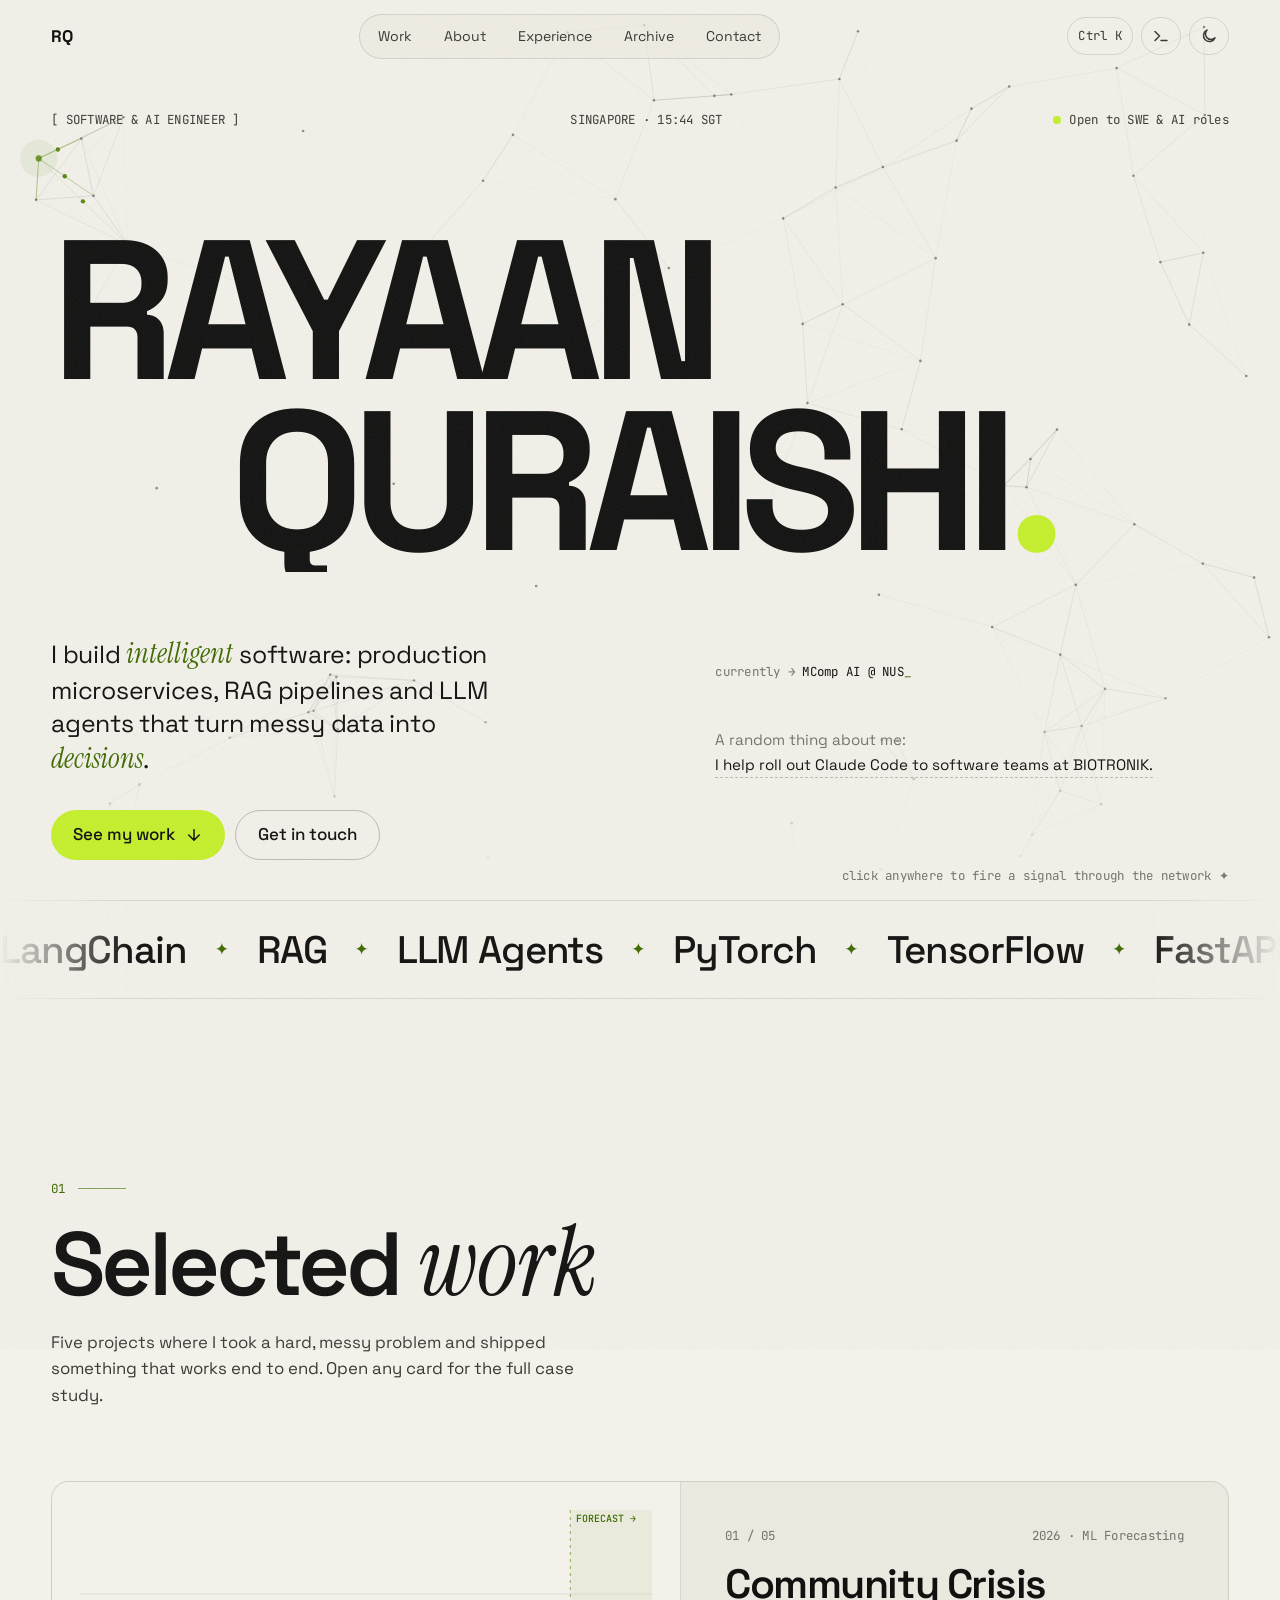
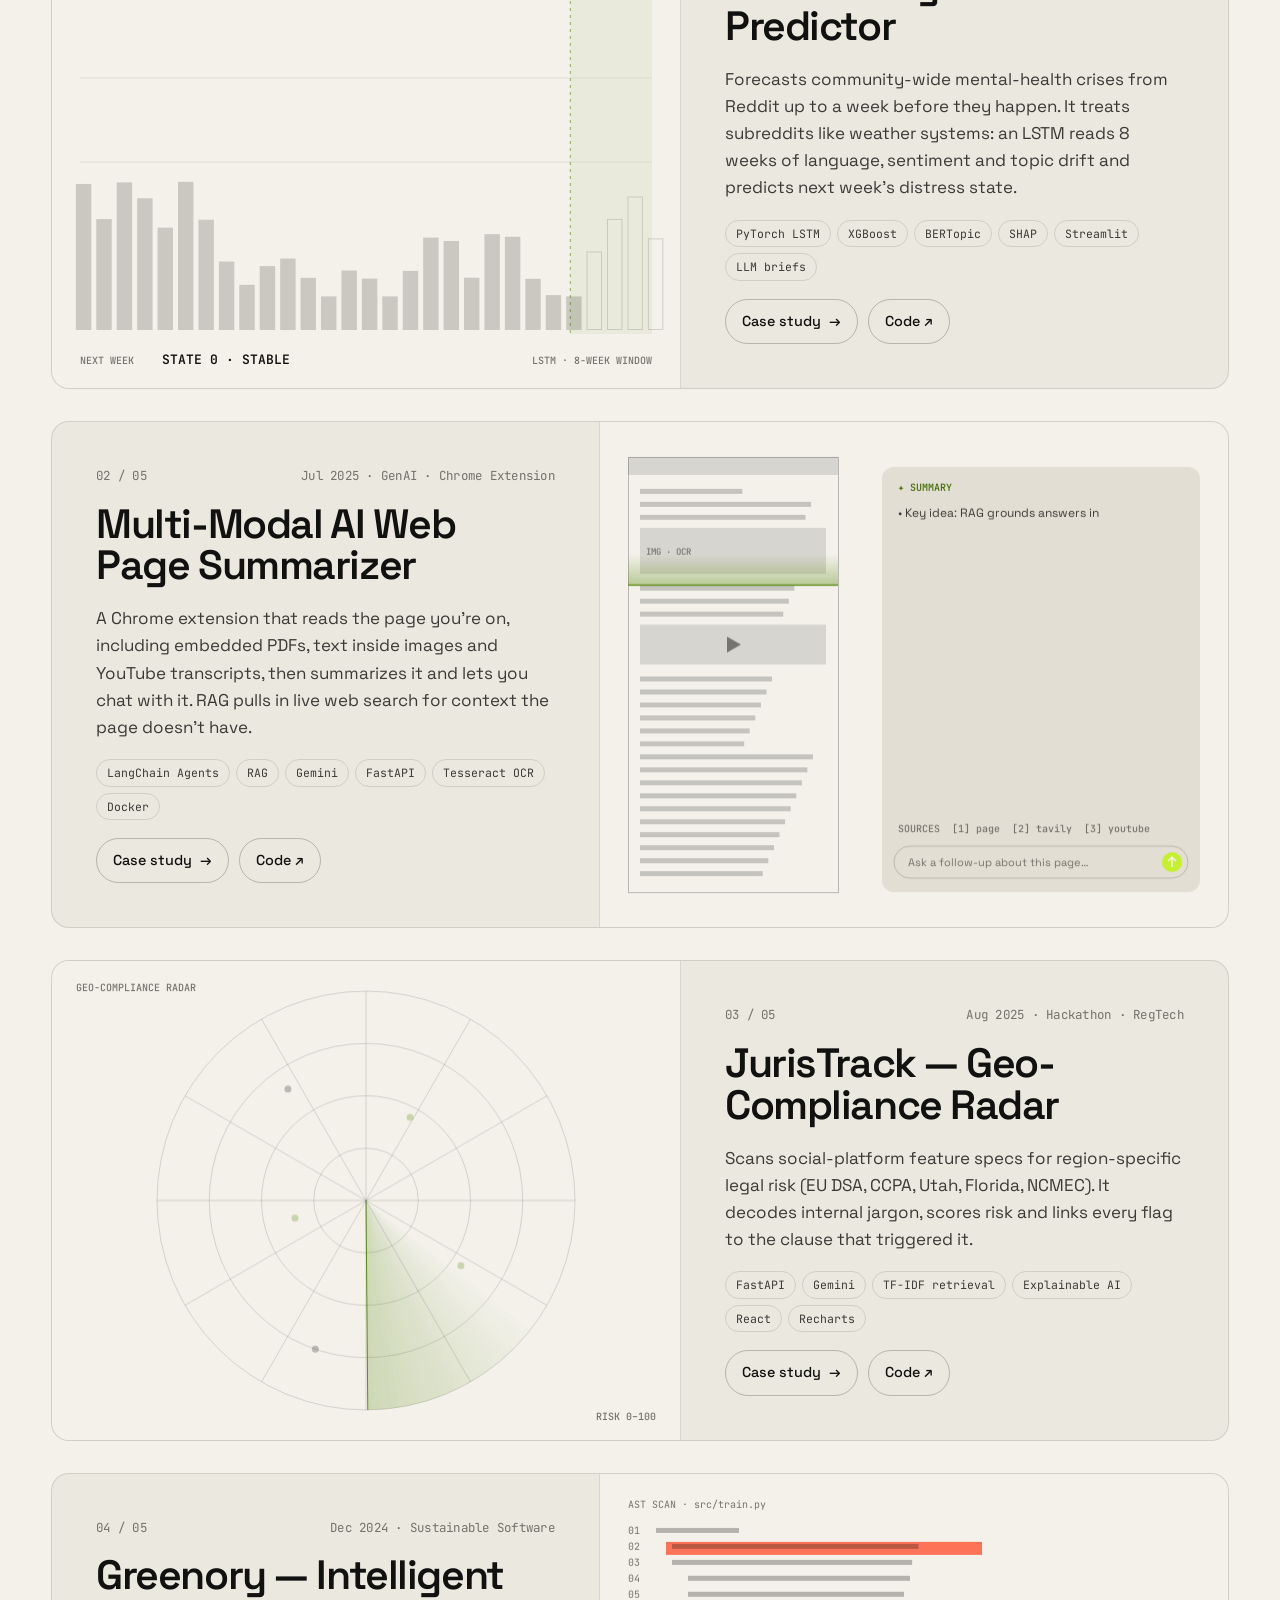
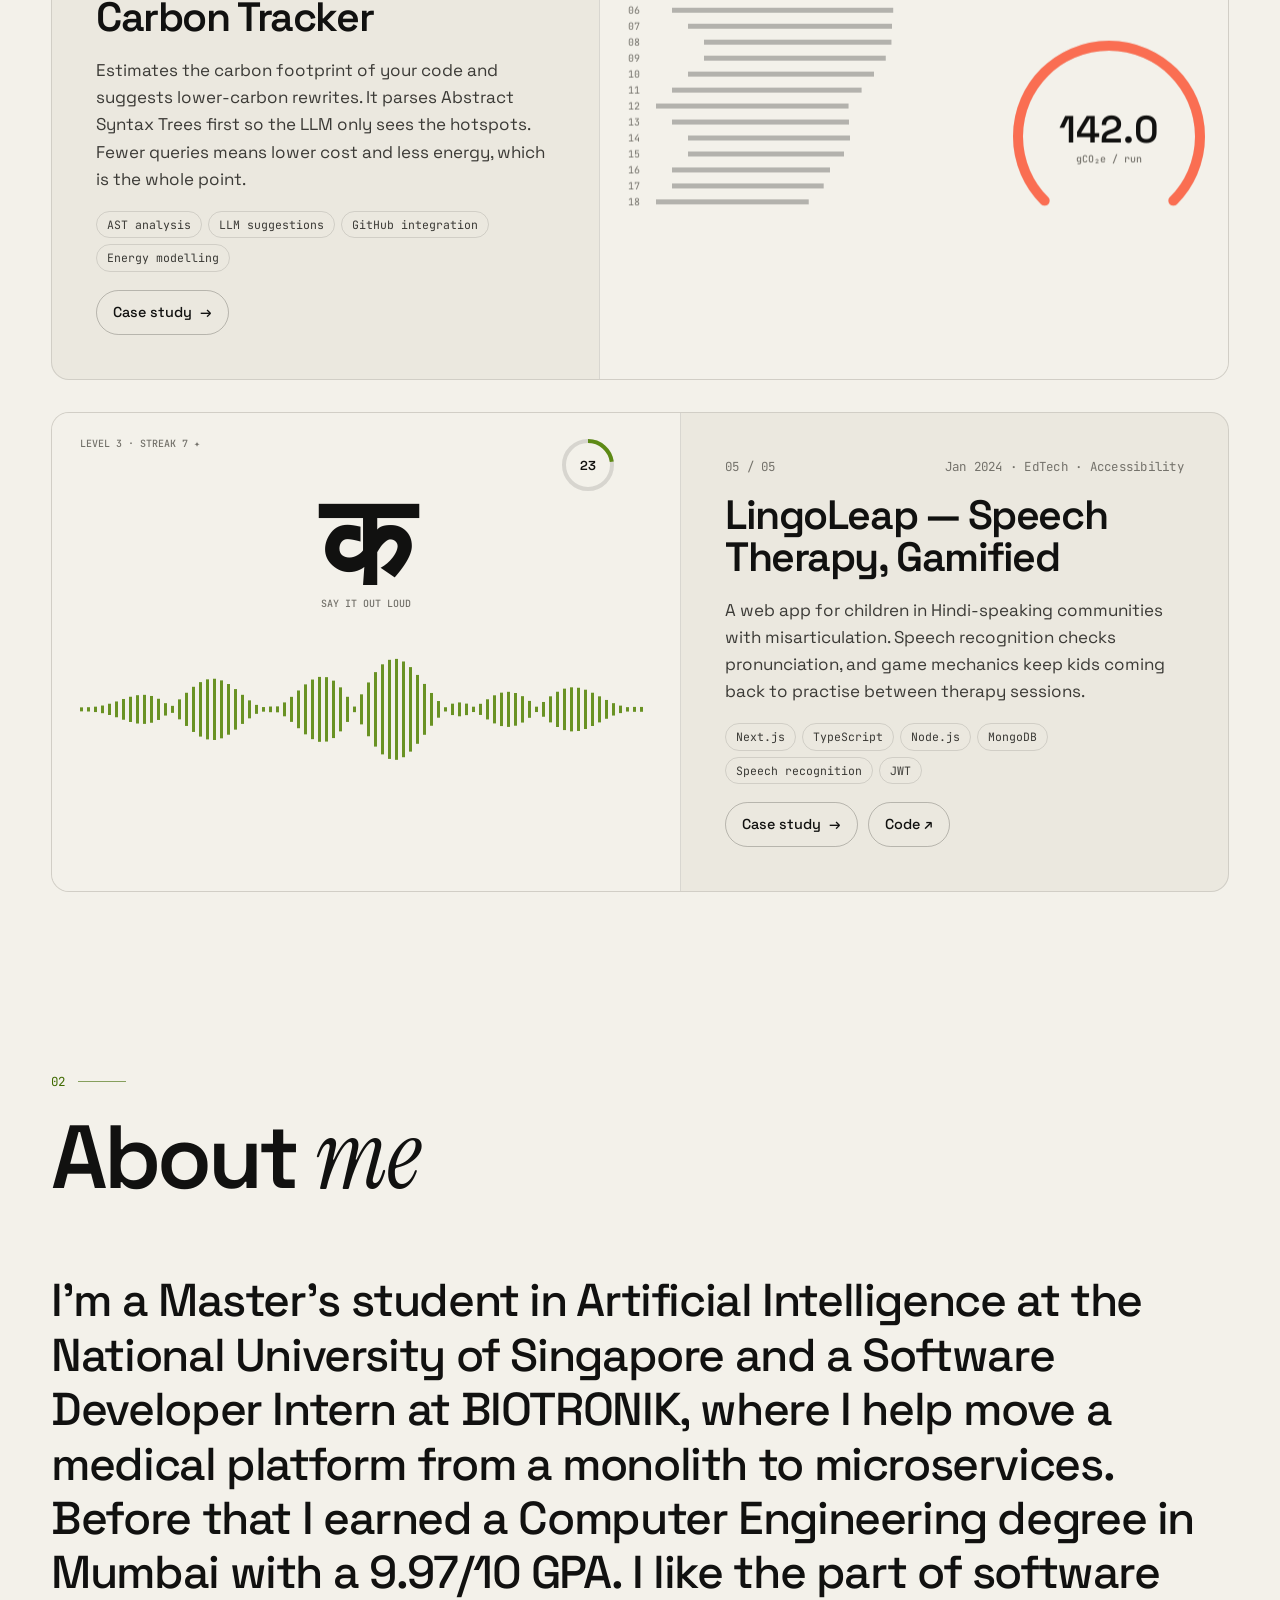
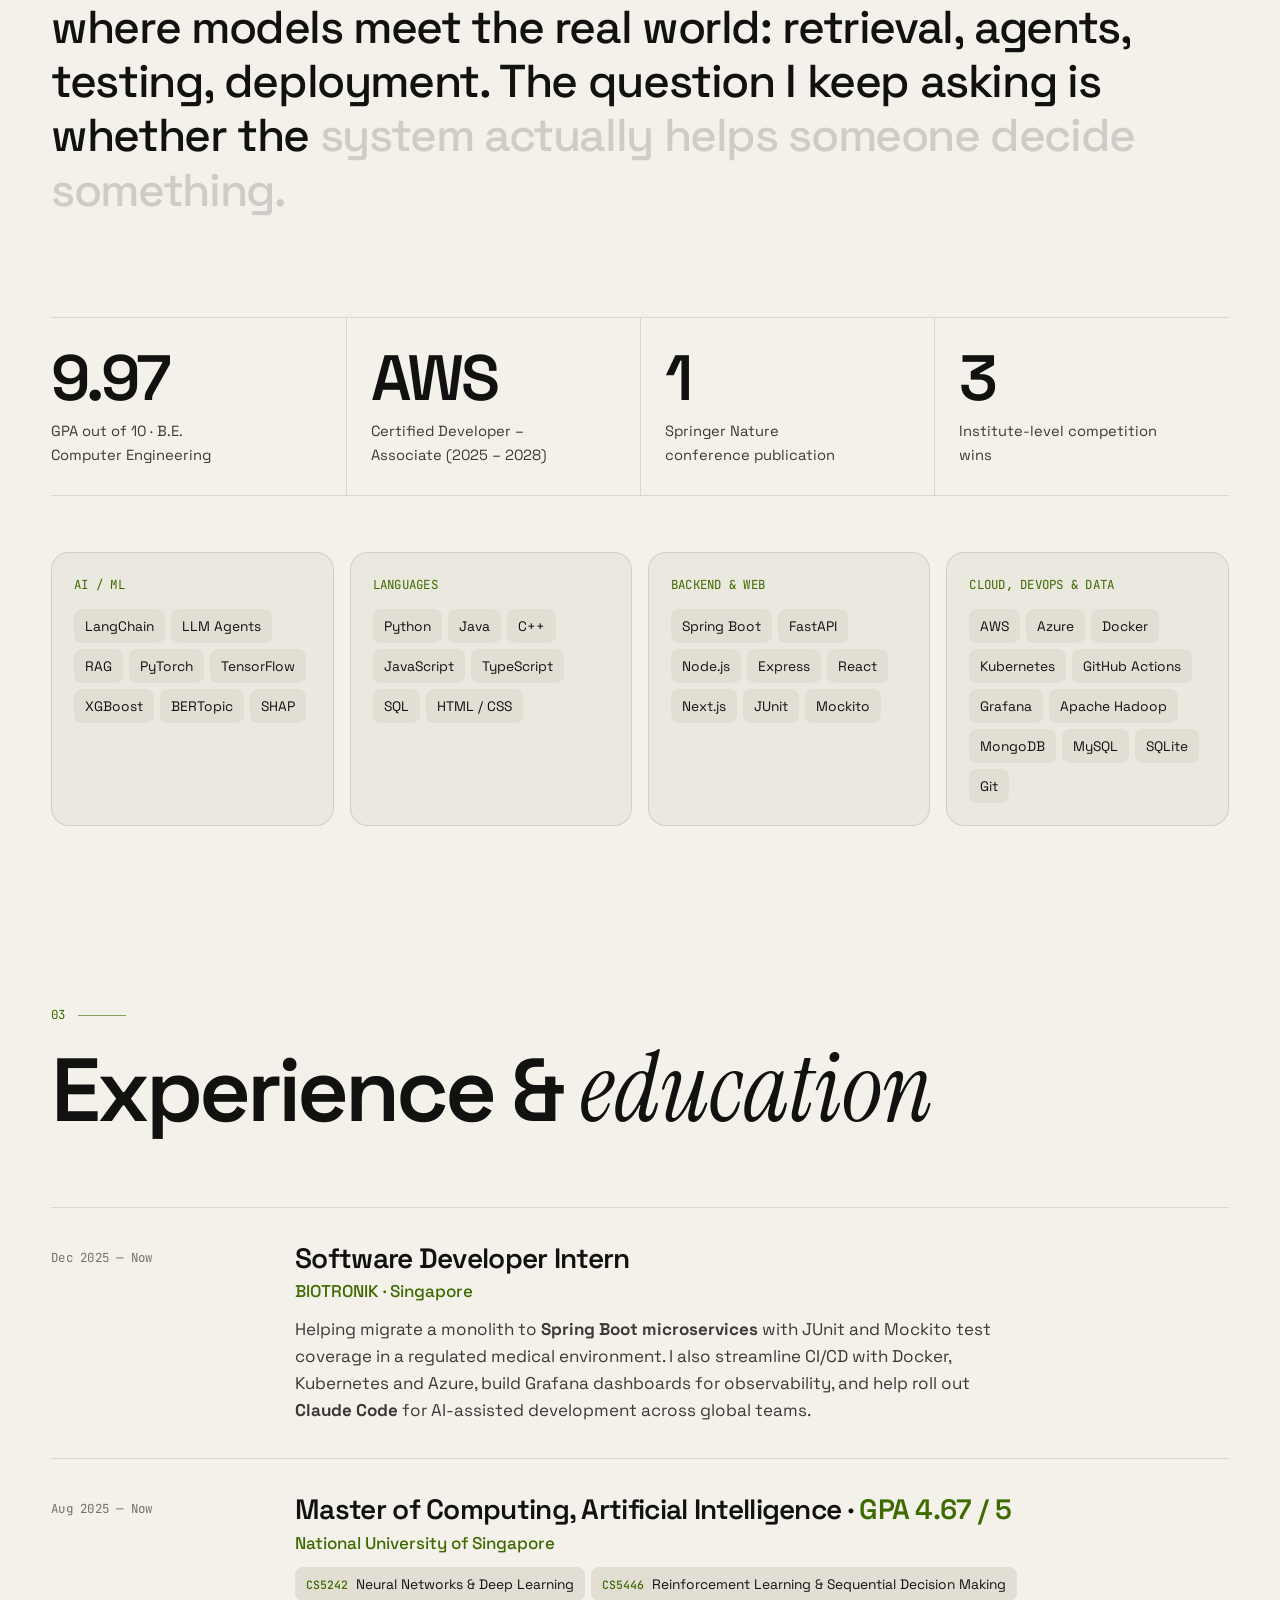
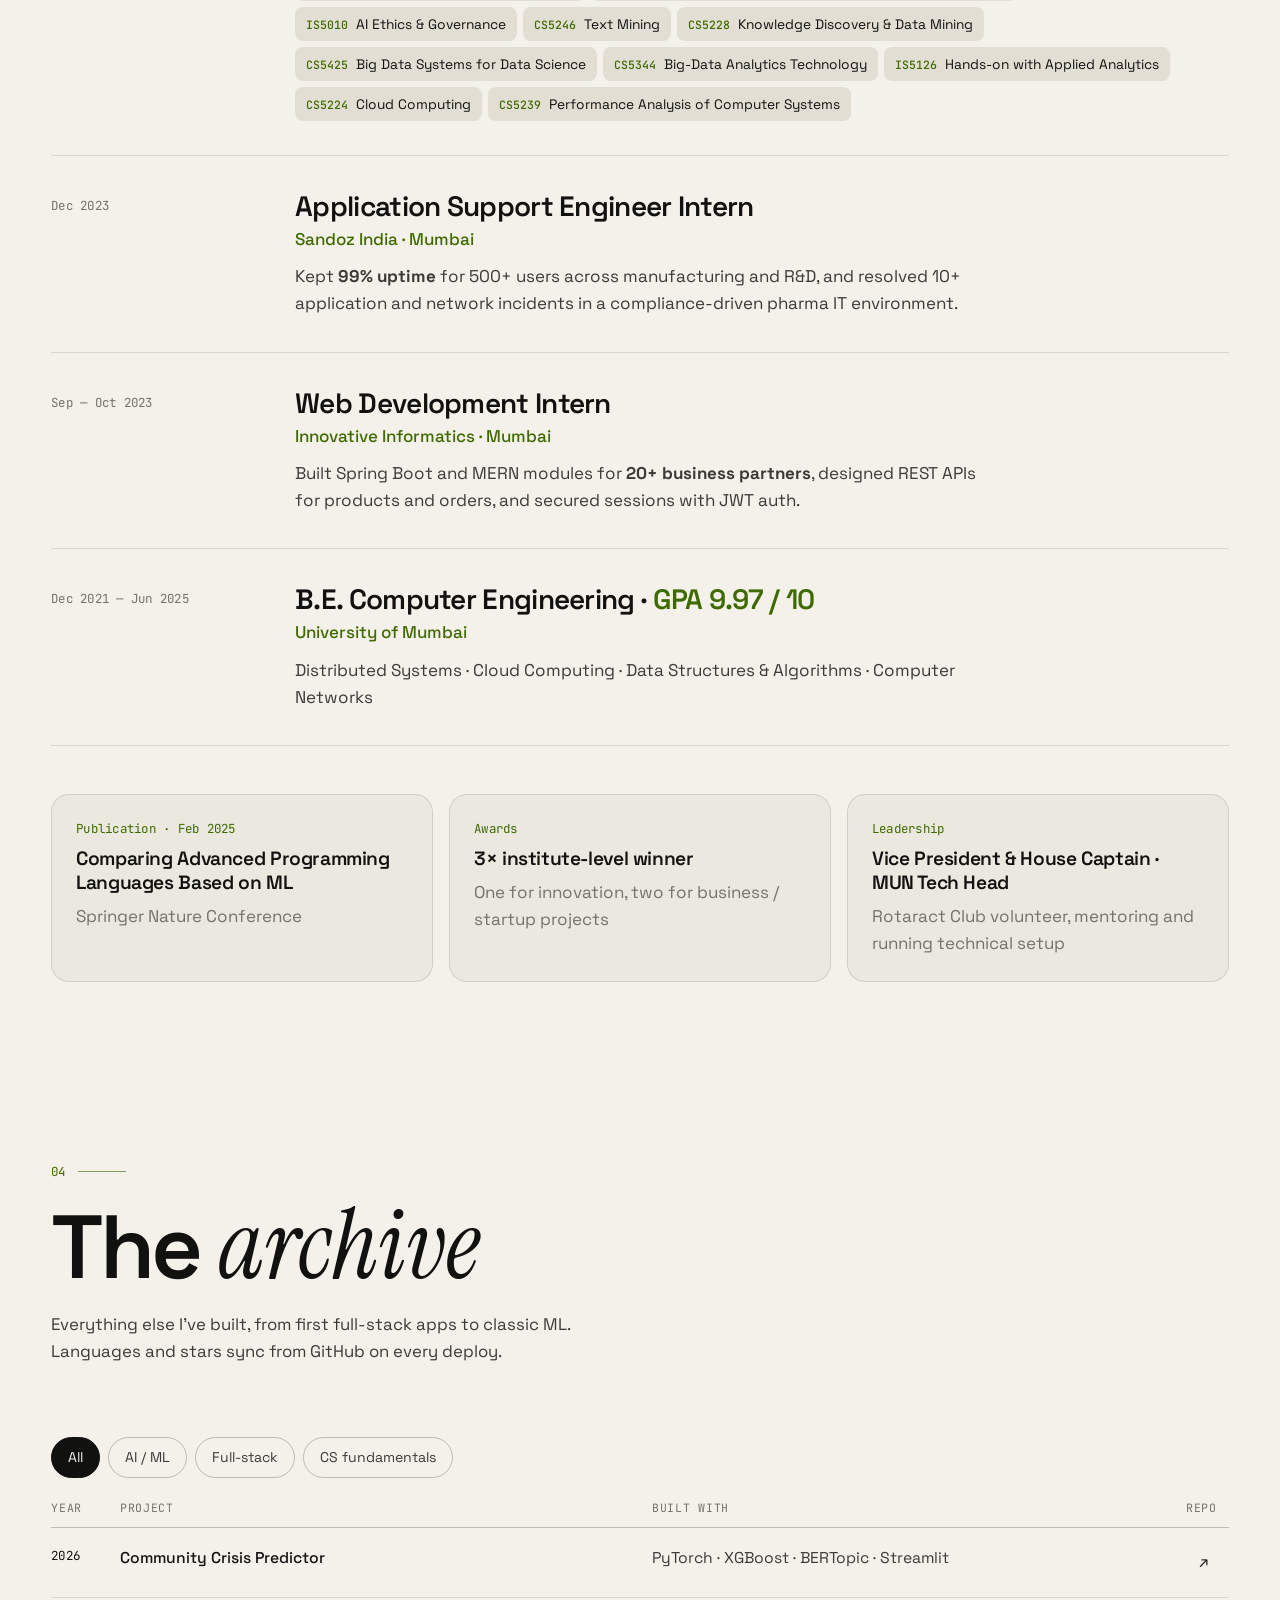
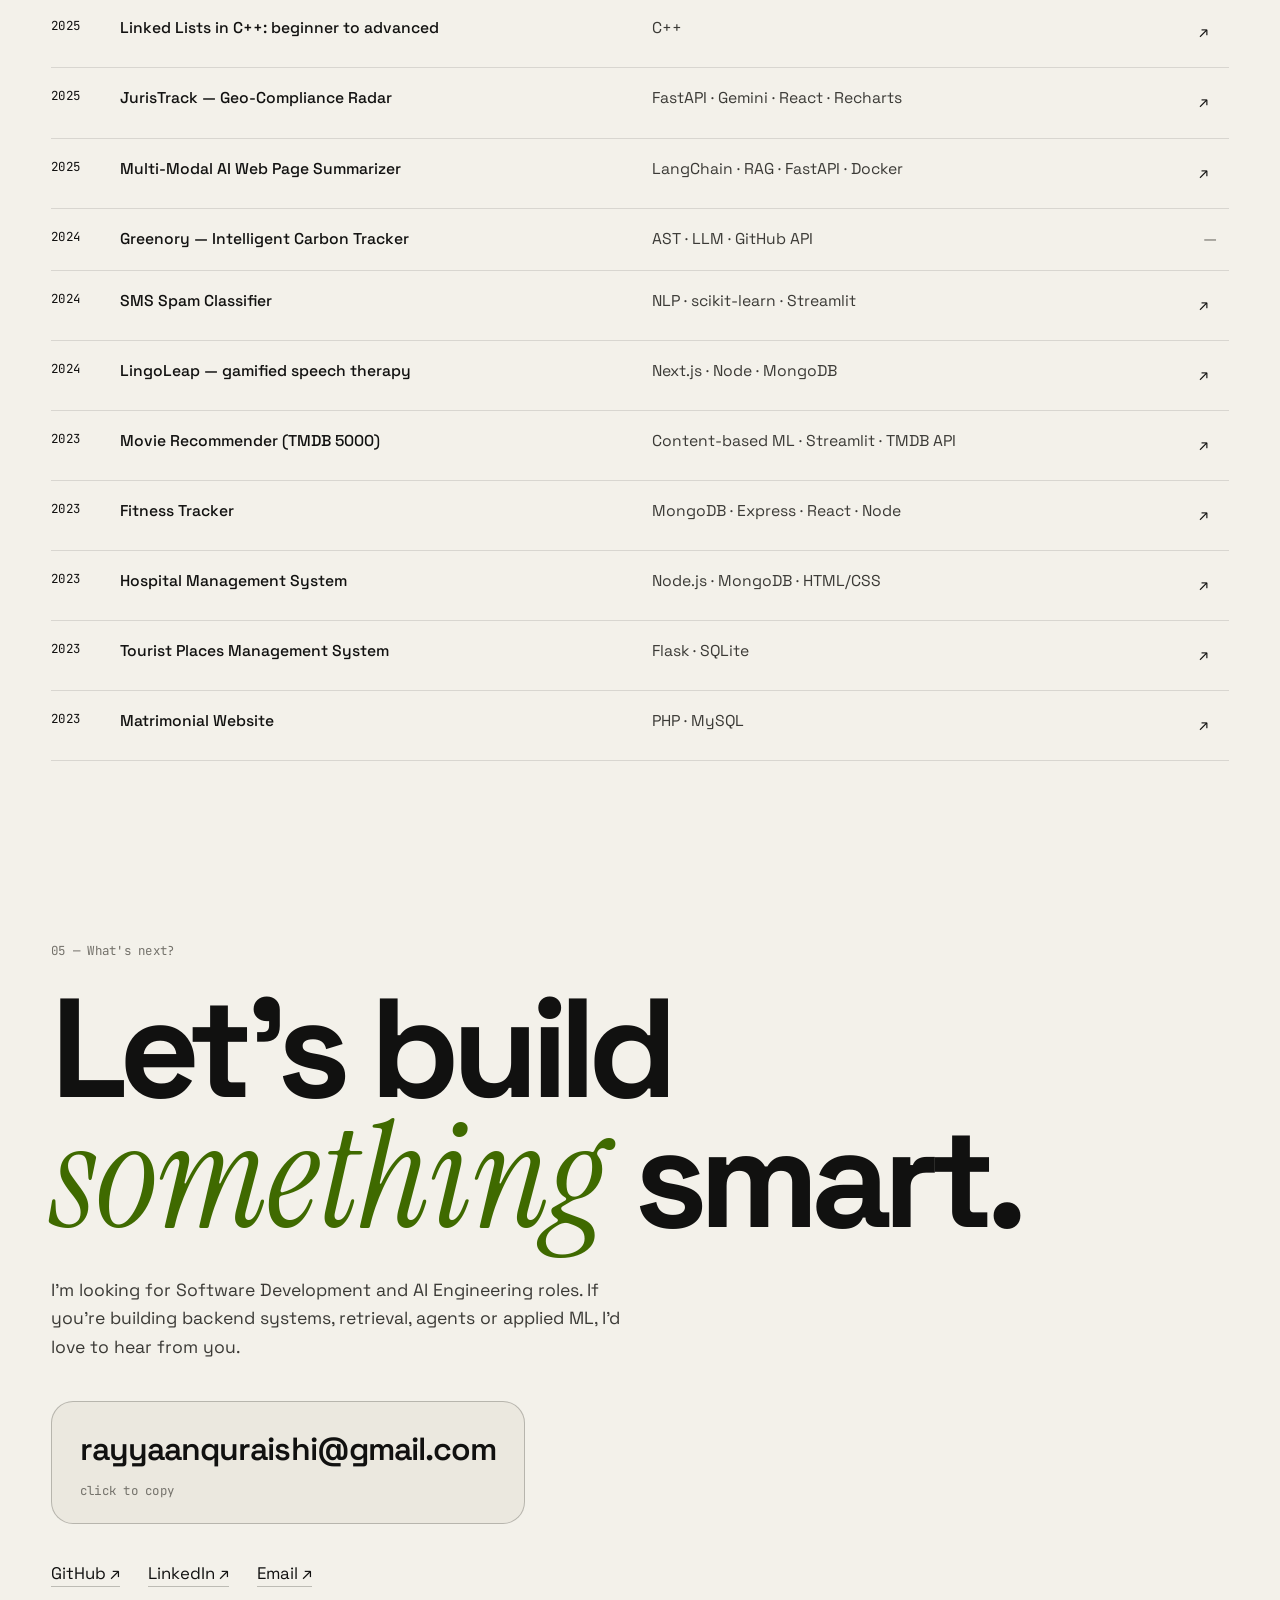
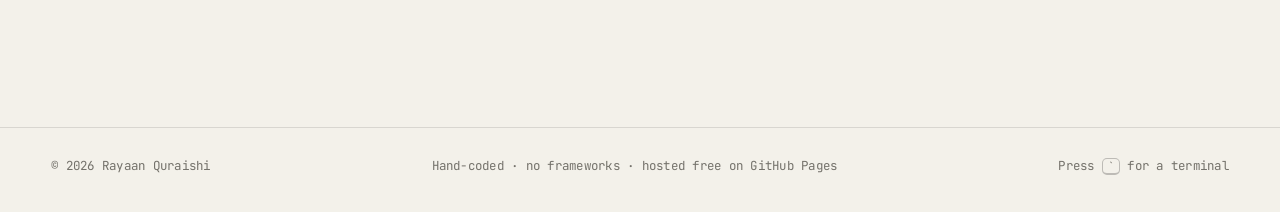
==== commit 9ef55e68: "Fix cursor disappearing behind open dialogs; rename CS5239 The custom cursor sits below the browser'" ====
--- a/index.html
+++ b/index.html
@@ -345,7 +345,7 @@
           <div class="tl__what">
             <h3>Master of Computing, Artificial Intelligence · <span class="accent">GPA 4.67 / 5</span></h3>
             <p class="tl__org">National University of Singapore</p>
-            <ul class="chips courses" aria-label="NUS coursework"><li><span class="course__code">CS5242</span> Neural Networks &amp; Deep Learning</li><li><span class="course__code">CS5446</span> Reinforcement Learning &amp; Sequential Decision Making</li><li><span class="course__code">IS5010</span> AI Ethics &amp; Governance</li><li><span class="course__code">CS5246</span> Text Mining</li><li><span class="course__code">CS5228</span> Knowledge Discovery &amp; Data Mining</li><li><span class="course__code">CS5425</span> Big Data Systems for Data Science</li><li><span class="course__code">CS5344</span> Big-Data Analytics Technology</li><li><span class="course__code">IS5126</span> Hands-on with Applied Analytics</li><li><span class="course__code">CS5224</span> Cloud Computing</li><li><span class="course__code">CS5239</span> Computer System Performance Analysis</li></ul>
+            <ul class="chips courses" aria-label="NUS coursework"><li><span class="course__code">CS5242</span> Neural Networks &amp; Deep Learning</li><li><span class="course__code">CS5446</span> Reinforcement Learning &amp; Sequential Decision Making</li><li><span class="course__code">IS5010</span> AI Ethics &amp; Governance</li><li><span class="course__code">CS5246</span> Text Mining</li><li><span class="course__code">CS5228</span> Knowledge Discovery &amp; Data Mining</li><li><span class="course__code">CS5425</span> Big Data Systems for Data Science</li><li><span class="course__code">CS5344</span> Big-Data Analytics Technology</li><li><span class="course__code">IS5126</span> Hands-on with Applied Analytics</li><li><span class="course__code">CS5224</span> Cloud Computing</li><li><span class="course__code">CS5239</span> Performance Analysis of Computer Systems</li></ul>
           </div>
         </li>
         <li class="tl reveal">
--- a/assets/css/style.css
+++ b/assets/css/style.css
@@ -102,6 +102,11 @@
   .has-cursor, .has-cursor a, .has-cursor button { cursor: none; }
   .has-cursor input { cursor: text; }
   .has-cursor .cursor { display: block; }
+  /* Dialogs render in the browser's top layer, above the custom cursor, so use the native cursor while one is open. */
+  .has-cursor.dialog-open .cursor { display: none; }
+  .has-cursor.dialog-open, .has-cursor.dialog-open dialog { cursor: auto; }
+  .has-cursor.dialog-open a, .has-cursor.dialog-open button, .has-cursor.dialog-open .palette__list li { cursor: pointer; }
+  .has-cursor.dialog-open .term__bar { cursor: grab; }
   .cursor__dot, .cursor__ring {
     position: fixed; left: 0; top: 0; z-index: 999; pointer-events: none; border-radius: 50%;
     transform: translate3d(-100px, -100px, 0);
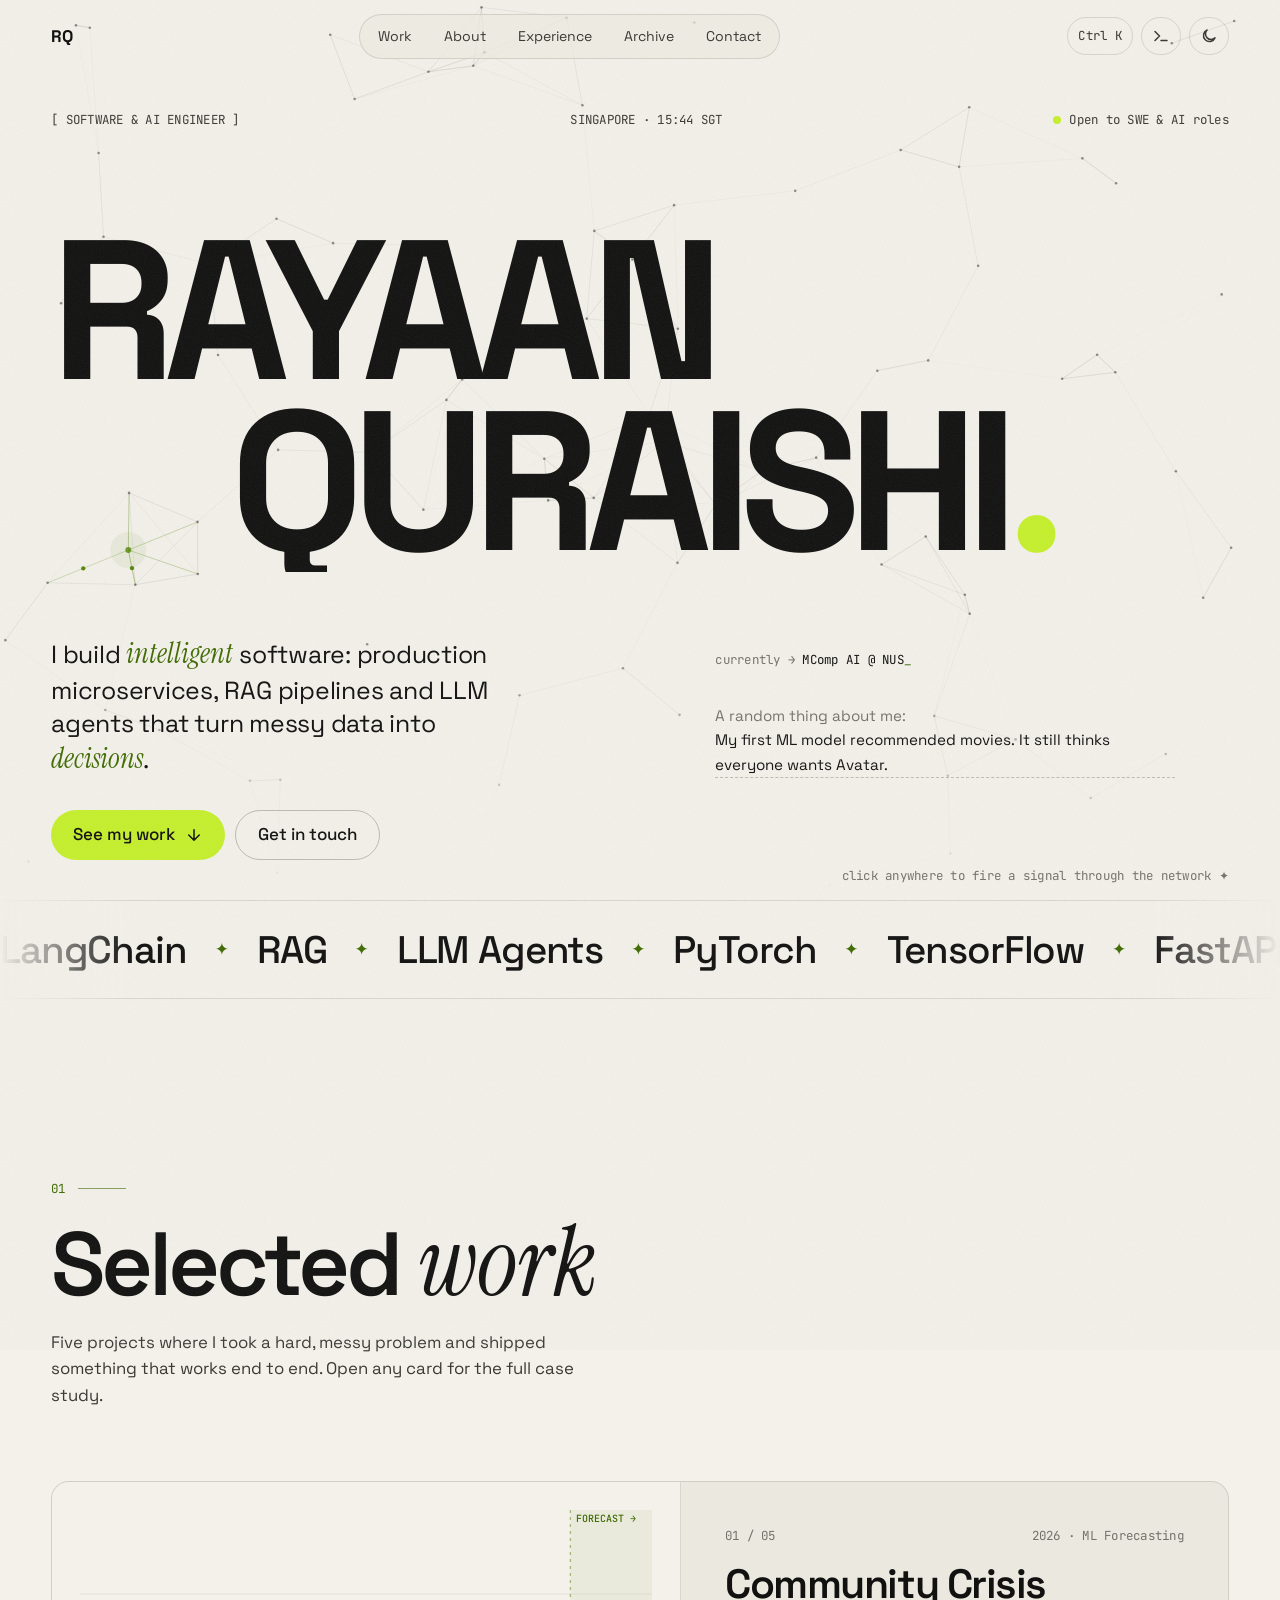
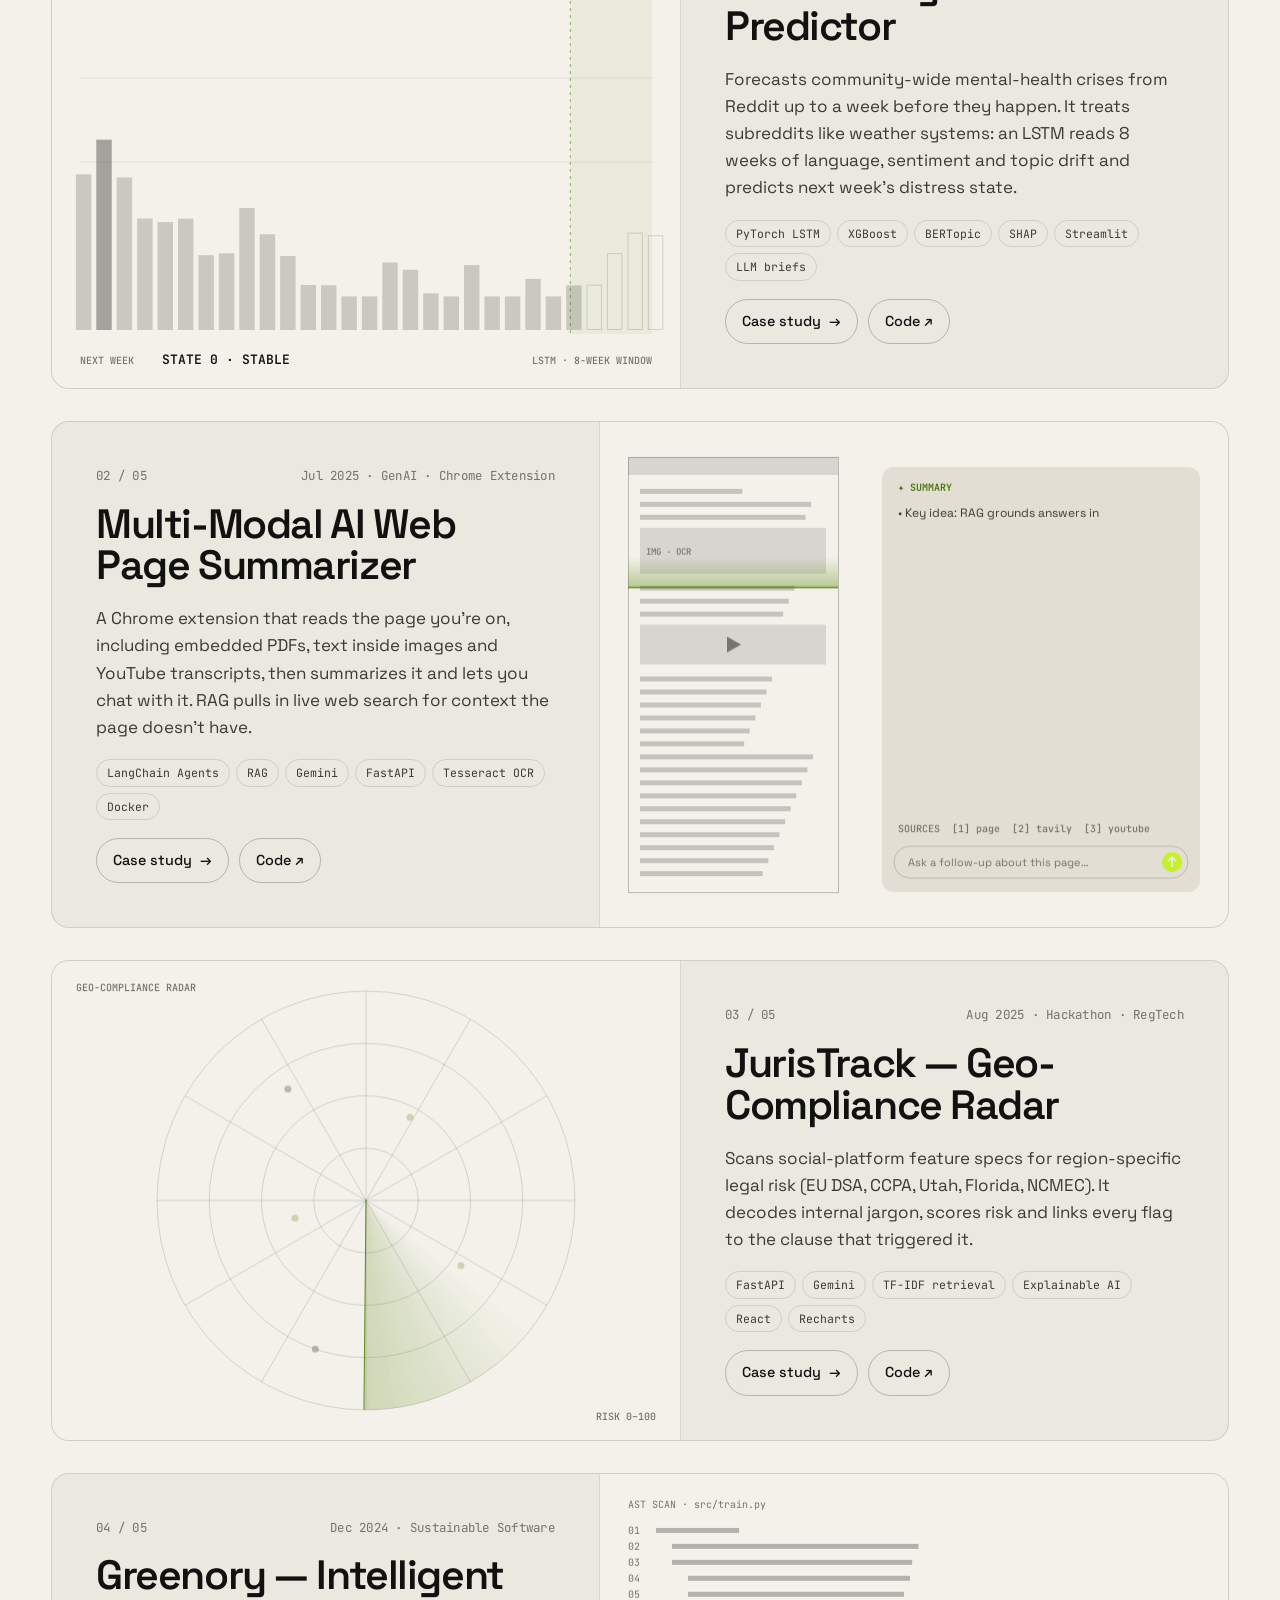
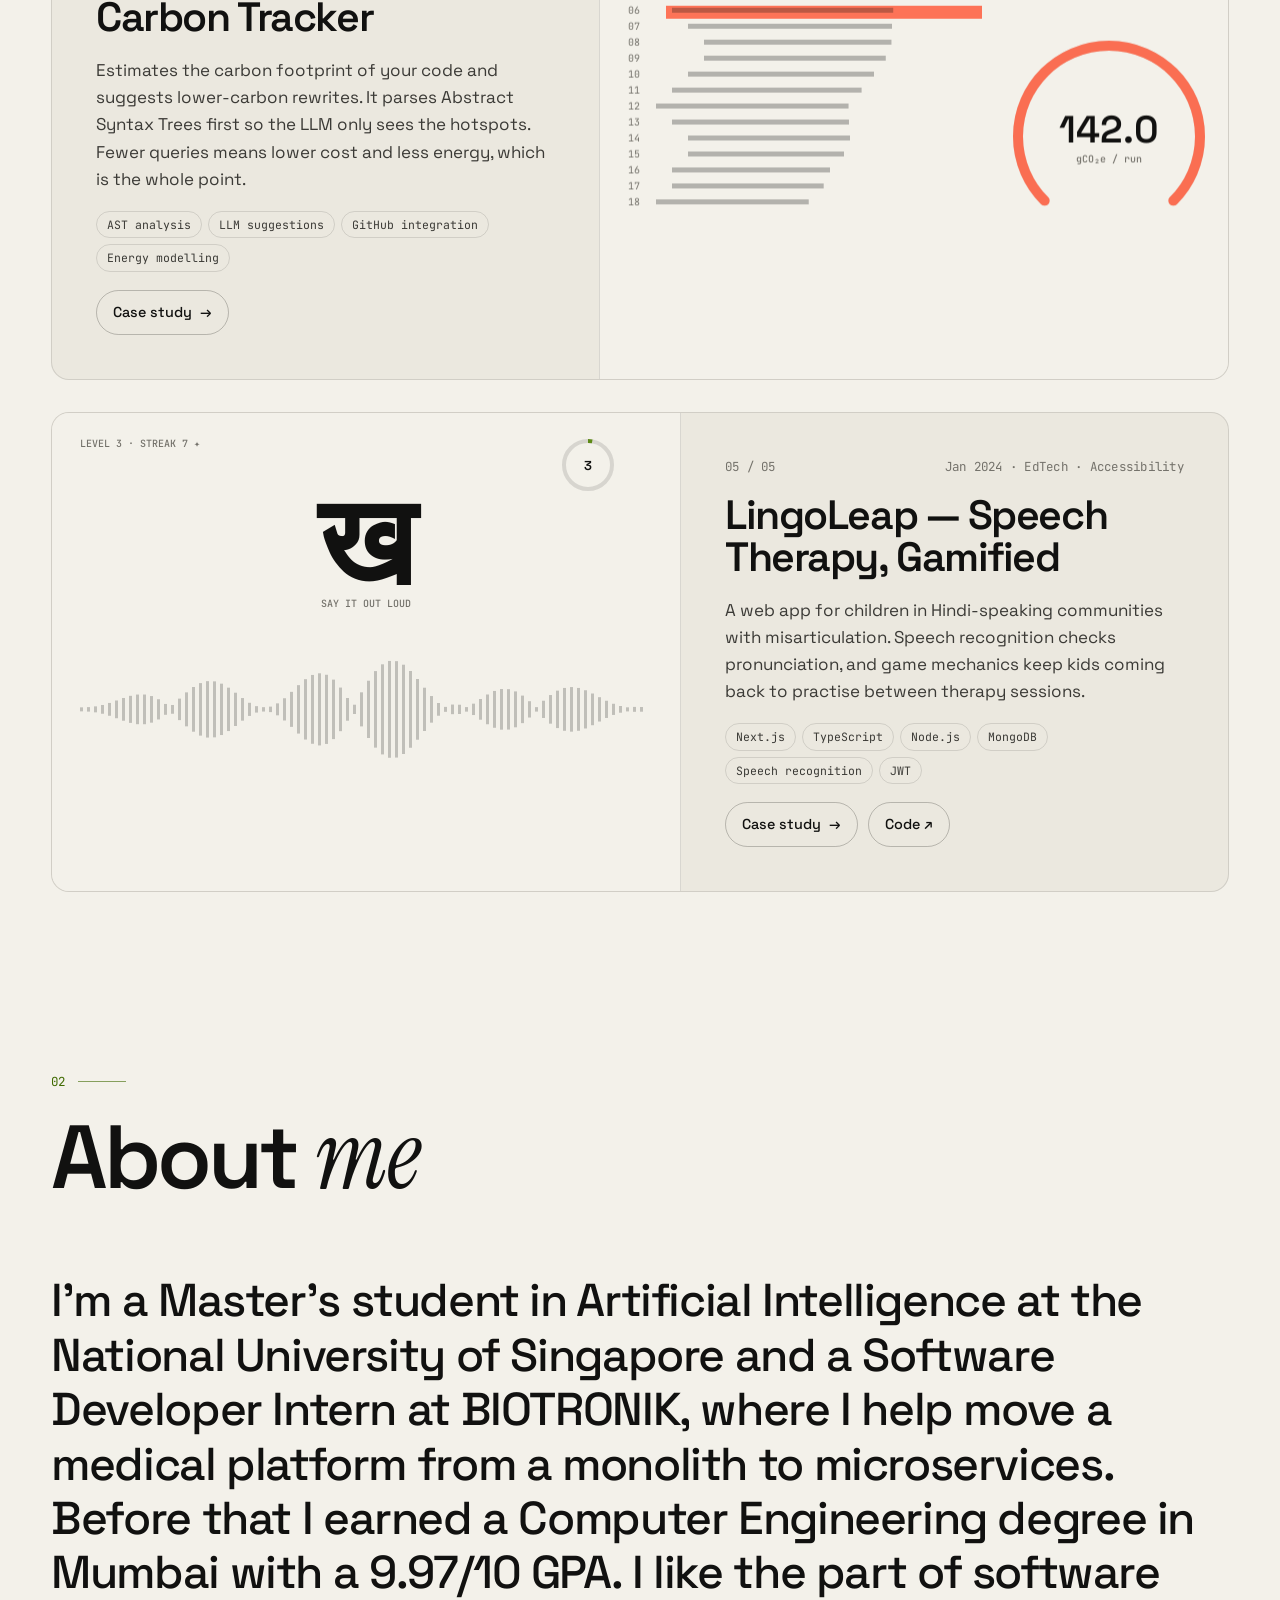
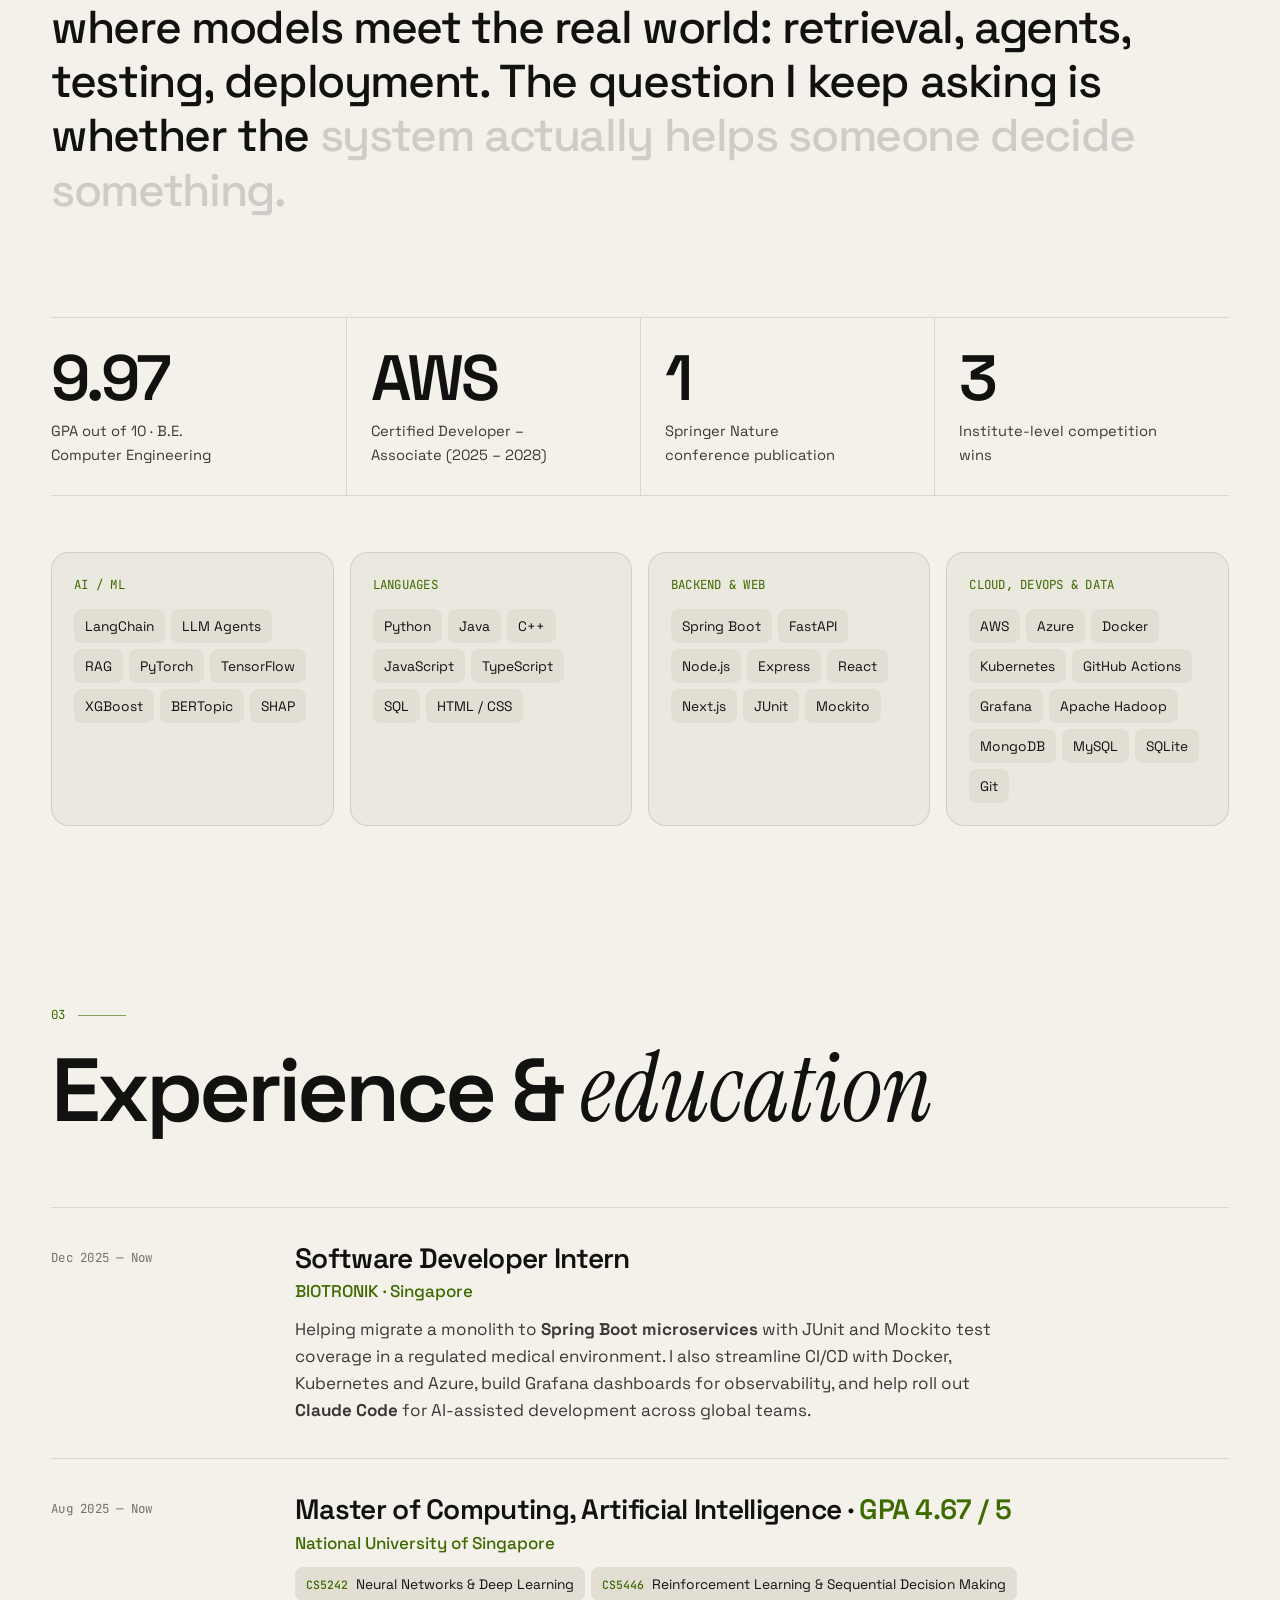
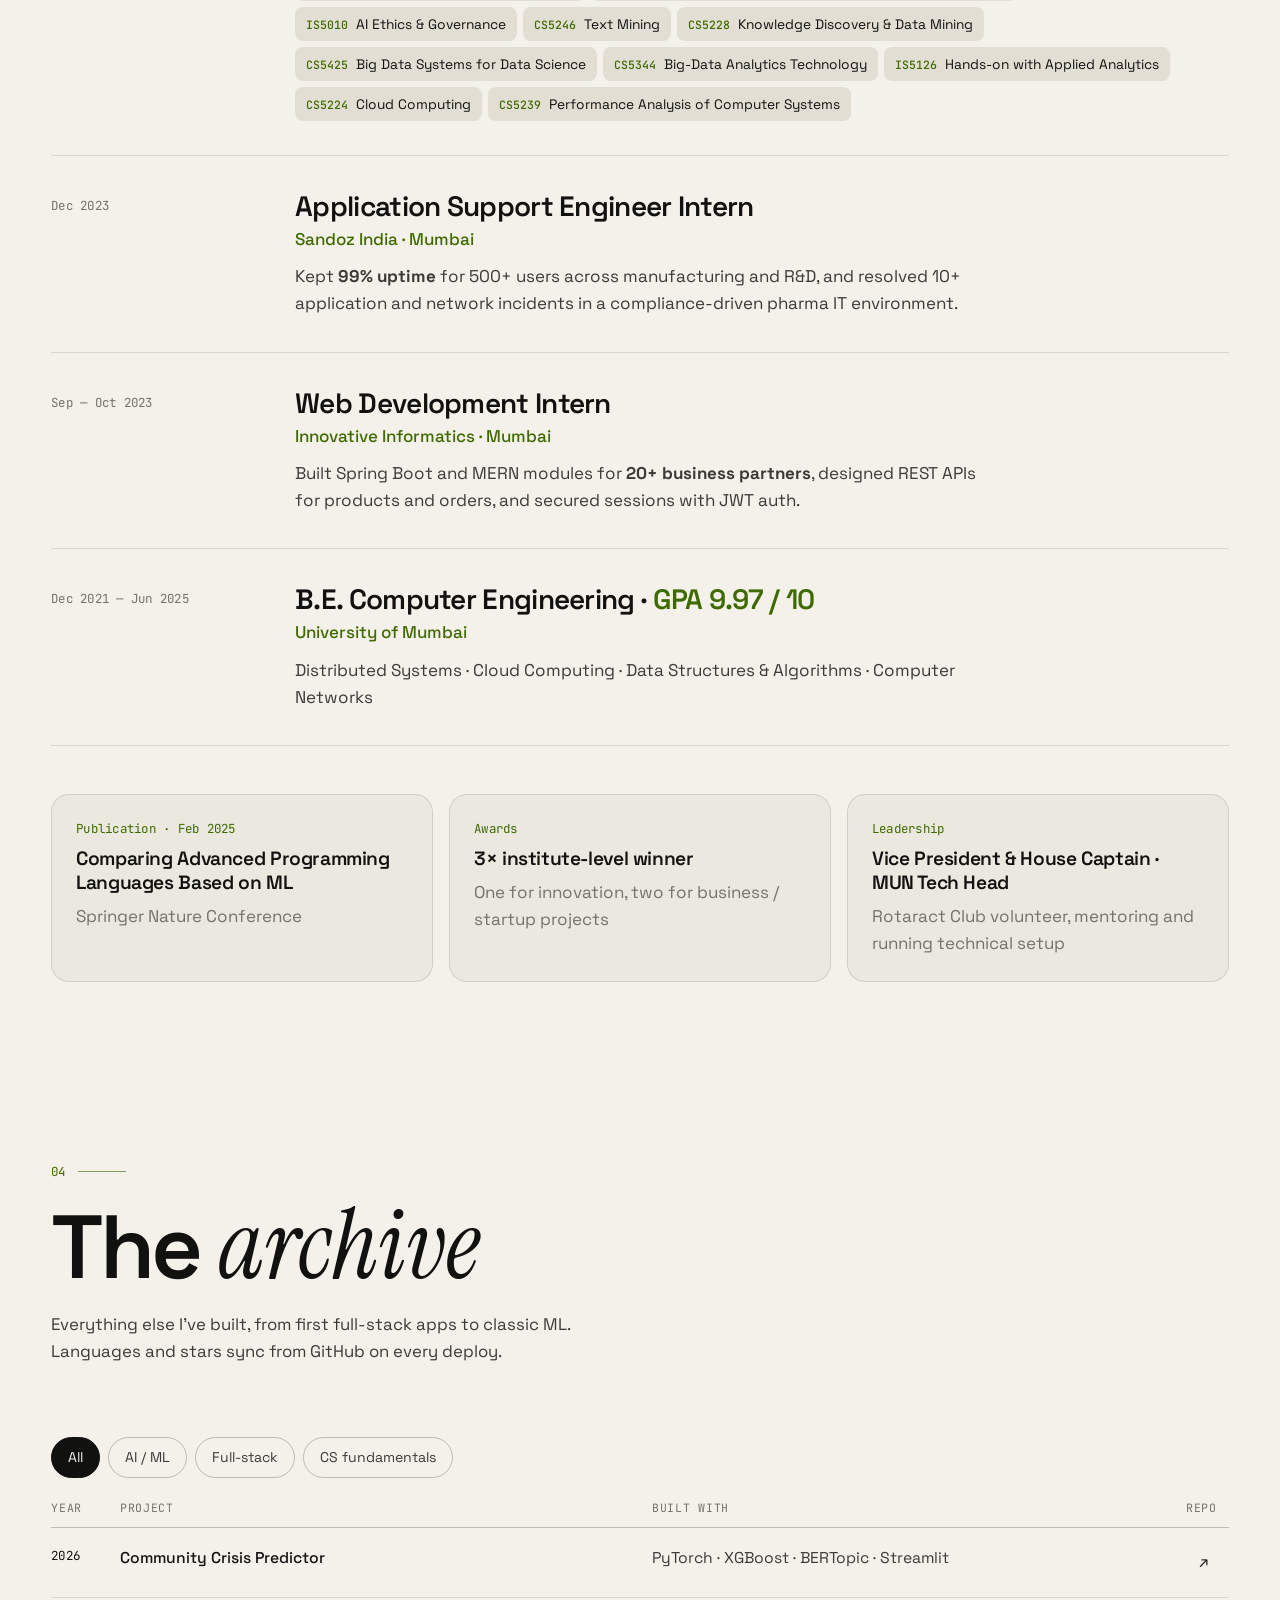
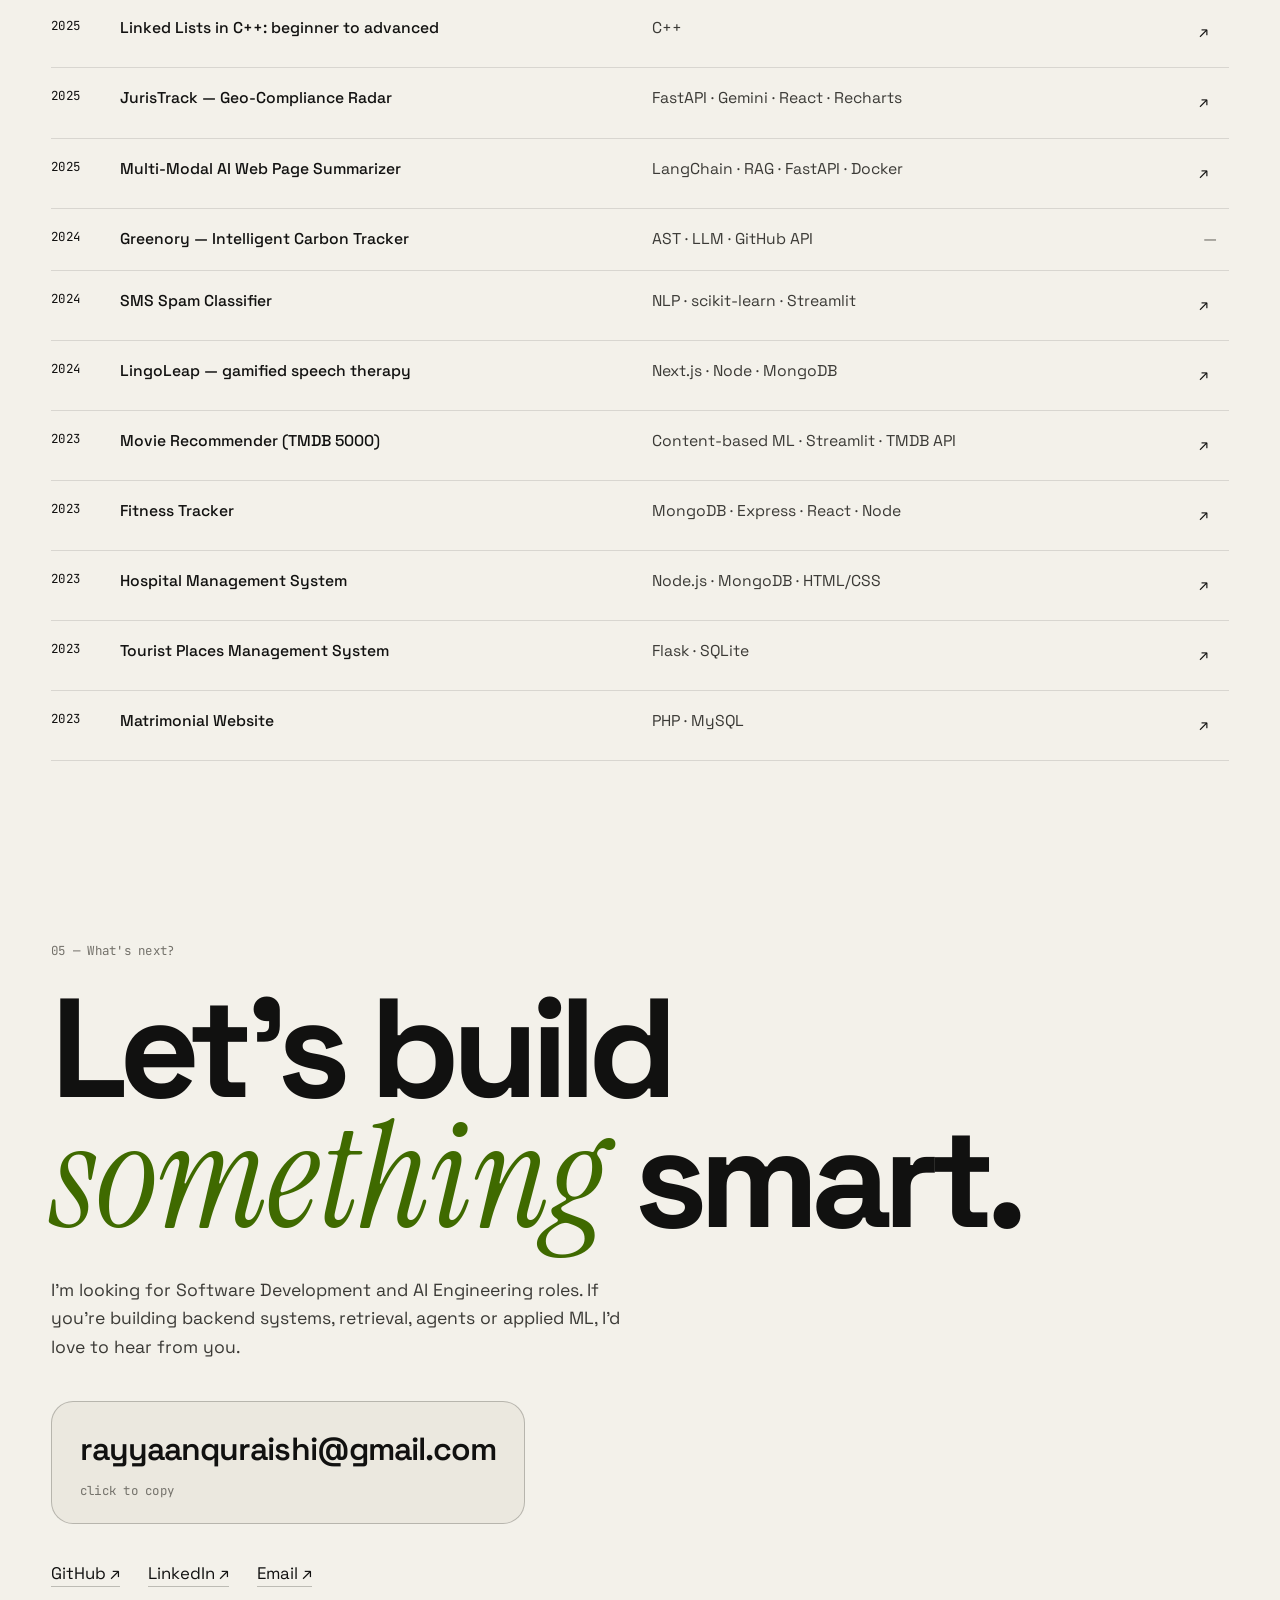
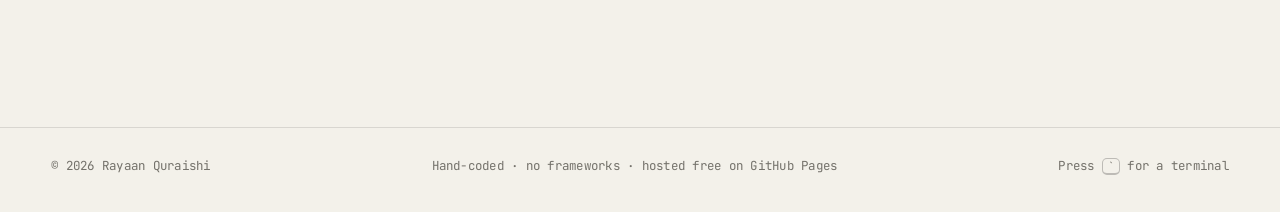
==== commit 1824bc0c: "Polish the site for phones and tablets - Touch devices get a Menu button (the command palette double" ====
--- a/index.html
+++ b/index.html
@@ -121,7 +121,7 @@
         </div>
       </div>
 
-      <p class="hero__hint mono hide-sm">click anywhere to fire a signal through the network ✦</p>
+      <p class="hero__hint mono hide-sm" id="heroHint">click anywhere to fire a signal through the network ✦</p>
     </section>
 
     <!-- ============ MARQUEE ============ -->
@@ -456,7 +456,7 @@
   <footer class="footer mono">
     <span>© <span id="year">2026</span> Rayaan Quraishi</span>
     <span class="hide-sm">Hand-coded · no frameworks · hosted free on GitHub Pages</span>
-    <span>Press <kbd>`</kbd> for a terminal</span>
+    <span id="footHint">Press <kbd>`</kbd> for a terminal</span>
   </footer>
 
   <!-- Case study dialog -->
--- a/assets/css/style.css
+++ b/assets/css/style.css
@@ -142,9 +142,10 @@
   padding: 14px var(--gutter);
   transition: transform 0.5s var(--ease), background-color 0.3s, backdrop-filter 0.3s;
 }
-.nav.is-scrolled { background: color-mix(in srgb, var(--bg) 72%, transparent); backdrop-filter: blur(14px) saturate(1.4); -webkit-backdrop-filter: blur(14px) saturate(1.4); border-bottom: 1px solid var(--line); }
+.nav.is-scrolled { background: var(--bg); background: color-mix(in srgb, var(--bg) 72%, transparent); backdrop-filter: blur(14px) saturate(1.4); -webkit-backdrop-filter: blur(14px) saturate(1.4); border-bottom: 1px solid var(--line); }
 .nav.is-hidden { transform: translateY(-100%); }
 .nav__logo { font-weight: 700; font-size: 1.05rem; letter-spacing: -0.02em; }
+.touch .nav__logo { display: inline-flex; align-items: center; min-height: 44px; padding: 0 8px; margin-left: -8px; }
 .logo-name { display: inline-flex; align-items: baseline; white-space: nowrap; }
 .logo-ext {
   display: inline-block; overflow: hidden; vertical-align: bottom; max-width: 0; opacity: 0;
@@ -198,10 +199,10 @@
 
 .hero__title {
   font-weight: 700; letter-spacing: -0.06em; line-height: 0.82;
-  font-size: clamp(3.6rem, 15.5vw, 15rem);
+  font-size: min(clamp(3.6rem, 15.5vw, 15rem), 34svh);
   max-width: var(--max); width: 100%; margin: 4vh auto 0; pointer-events: none; user-select: none;
 }
-.hero__title .line { display: block; overflow: hidden; padding-bottom: 0.04em; }
+.hero__title .line { display: block; overflow: hidden; padding-bottom: 0.04em; white-space: nowrap; }
 .hero__title .line--indent { padding-left: 0.9em; }
 .hero__dot { color: var(--accent); }
 .scramble { display: inline-block; }
@@ -226,7 +227,7 @@
 @media (max-width: 860px) {
   .hero__bottom { grid-template-columns: 1fr; }
   .hero__lede { grid-row: auto; }
-  .hero__title { font-size: clamp(3.6rem, 17vw, 15rem); }
+  .hero__title { font-size: min(clamp(2.4rem, 17vw, 15rem), 34svh); }
   .hero__title .line--indent { padding-left: 0.4em; }
 }
 
@@ -371,6 +372,7 @@
 .archive tbody tr:hover td:nth-child(2) { color: var(--accent-text); padding-left: 8px; }
 .archive tr.is-hidden { display: none; }
 .archive a { display: inline-flex; gap: 6px; align-items: center; padding: 4px 8px; border-radius: 6px; }
+.touch .archive a { justify-content: center; min-width: 44px; min-height: 44px; margin: -10px 0; }
 .archive a:hover { background: var(--accent); color: var(--accent-ink); }
 .star { font: 400 0.72rem var(--f-mono); color: var(--muted); }
 .lang-dot { display: inline-block; width: 8px; height: 8px; border-radius: 50%; margin-right: 6px; vertical-align: 1px; }
@@ -391,6 +393,7 @@
 .email__addr { font-size: clamp(1.05rem, 3.4vw, 2rem); font-weight: 600; letter-spacing: -0.03em; overflow-wrap: anywhere; }
 .email__hint { color: var(--muted); }
 .socials { display: flex; flex-wrap: wrap; gap: 10px 28px; margin-top: 36px; }
+.touch .socials a { display: inline-block; padding-top: 12px; }
 .socials a { font-size: 1.05rem; border-bottom: 1px solid var(--line-2); padding-bottom: 2px; transition: color 0.2s, border-color 0.2s; }
 .socials a:hover { color: var(--accent-text); border-color: var(--accent-text); }
 
@@ -409,6 +412,7 @@
 .case[open] { animation: slideIn 0.55s var(--ease); }
 @keyframes slideIn { from { transform: translateX(100%); } }
 .case__inner { height: 100%; overflow-y: auto; background: var(--bg-2); border-left: 1px solid var(--line); padding: clamp(28px, 5vw, 56px); position: relative; }
+#caseMeta { padding-right: 56px; }
 .case h2 { font-size: clamp(2rem, 5vw, 3.2rem); line-height: 1; letter-spacing: -0.04em; margin: 12px 0 20px; font-weight: 600; padding-right: 48px; }
 .case__close { position: absolute; top: 20px; right: 20px; }
 .case__content { margin: 28px 0 36px; color: var(--fg-2); }
@@ -432,6 +436,10 @@
 .palette__list .pg { font: 400 0.68rem var(--f-mono); color: var(--muted); text-transform: uppercase; }
 .palette__list .empty { color: var(--muted); cursor: default; }
 .palette__foot { display: flex; gap: 18px; padding: 10px 18px; border-top: 1px solid var(--line); color: var(--muted); }
+.touch .palette__foot { display: none; }
+.touch .palette__box:focus { outline: none; }
+.touch .palette { margin-top: 10vh; }
+.touch .palette__list li { padding: 14px; }
 
 /* Terminal */
 .term { margin: auto; width: min(760px, calc(100vw - 32px)); height: min(480px, 80dvh); }
